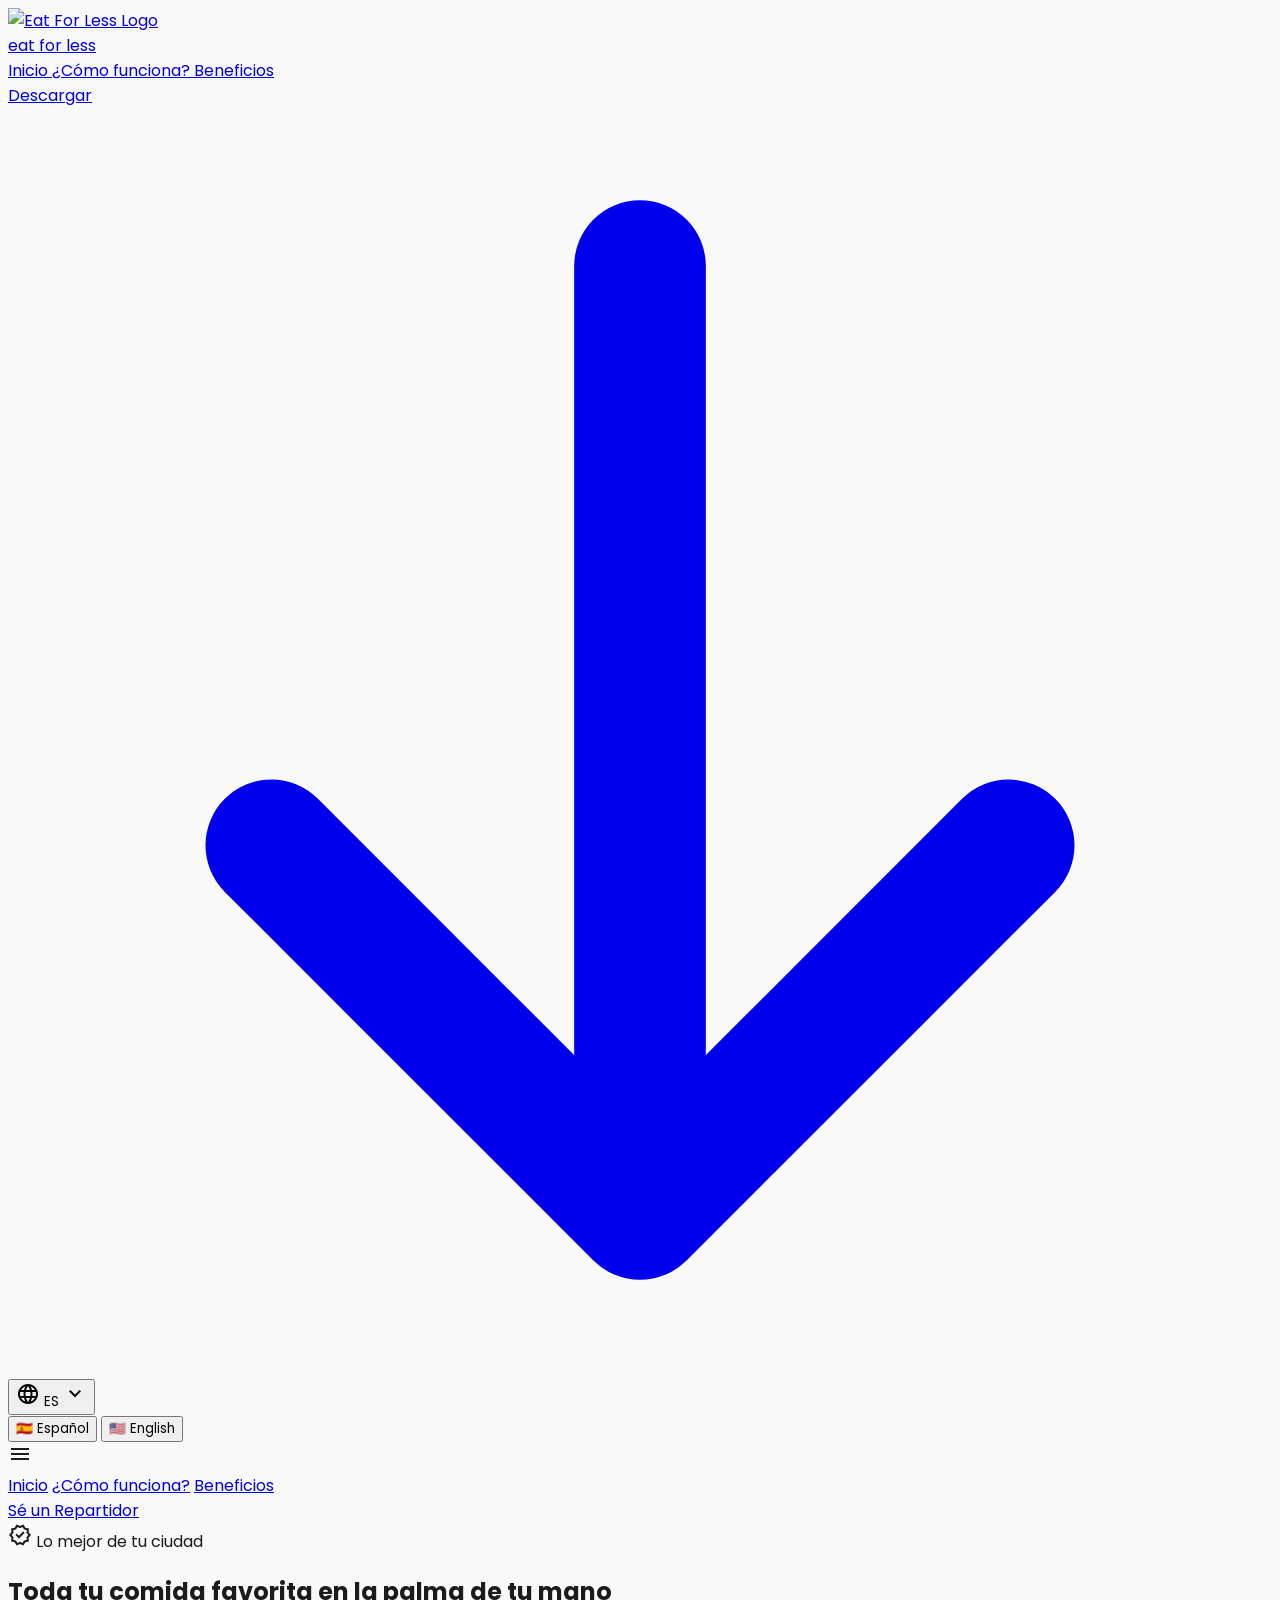
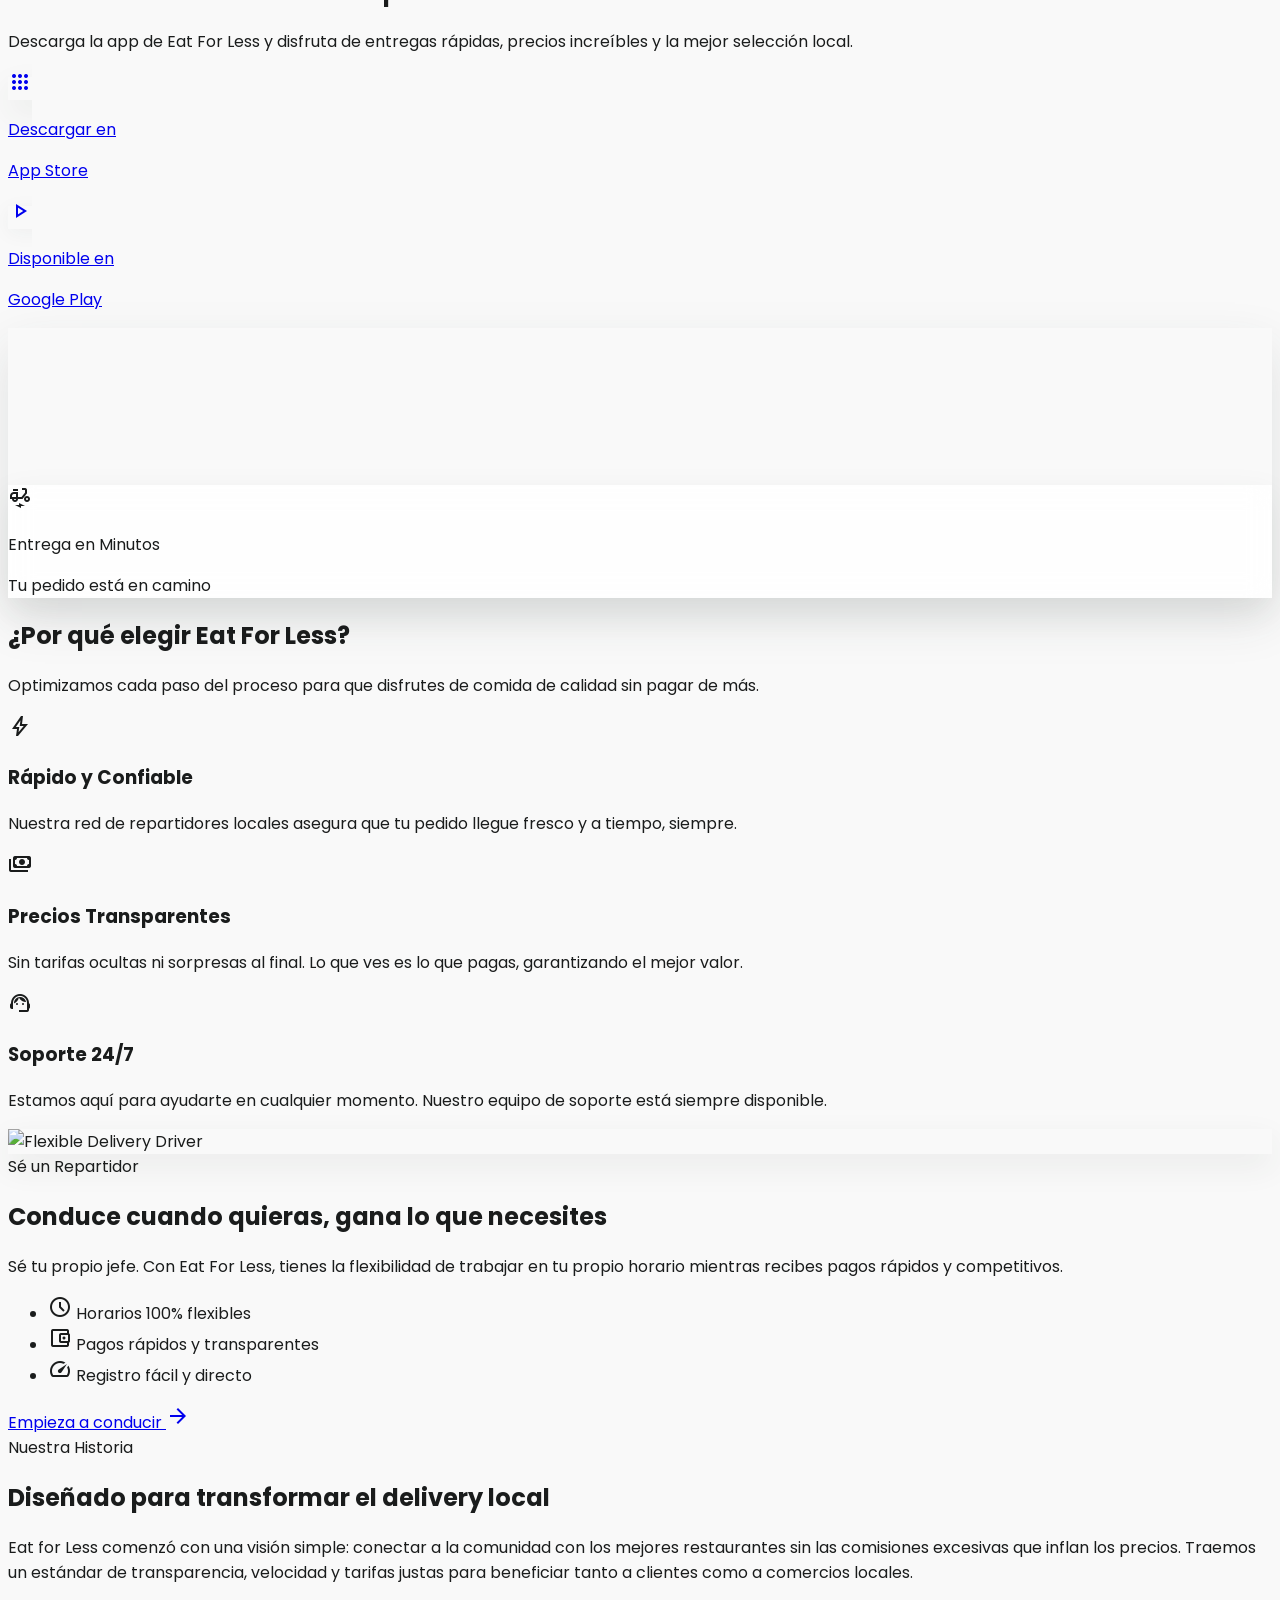
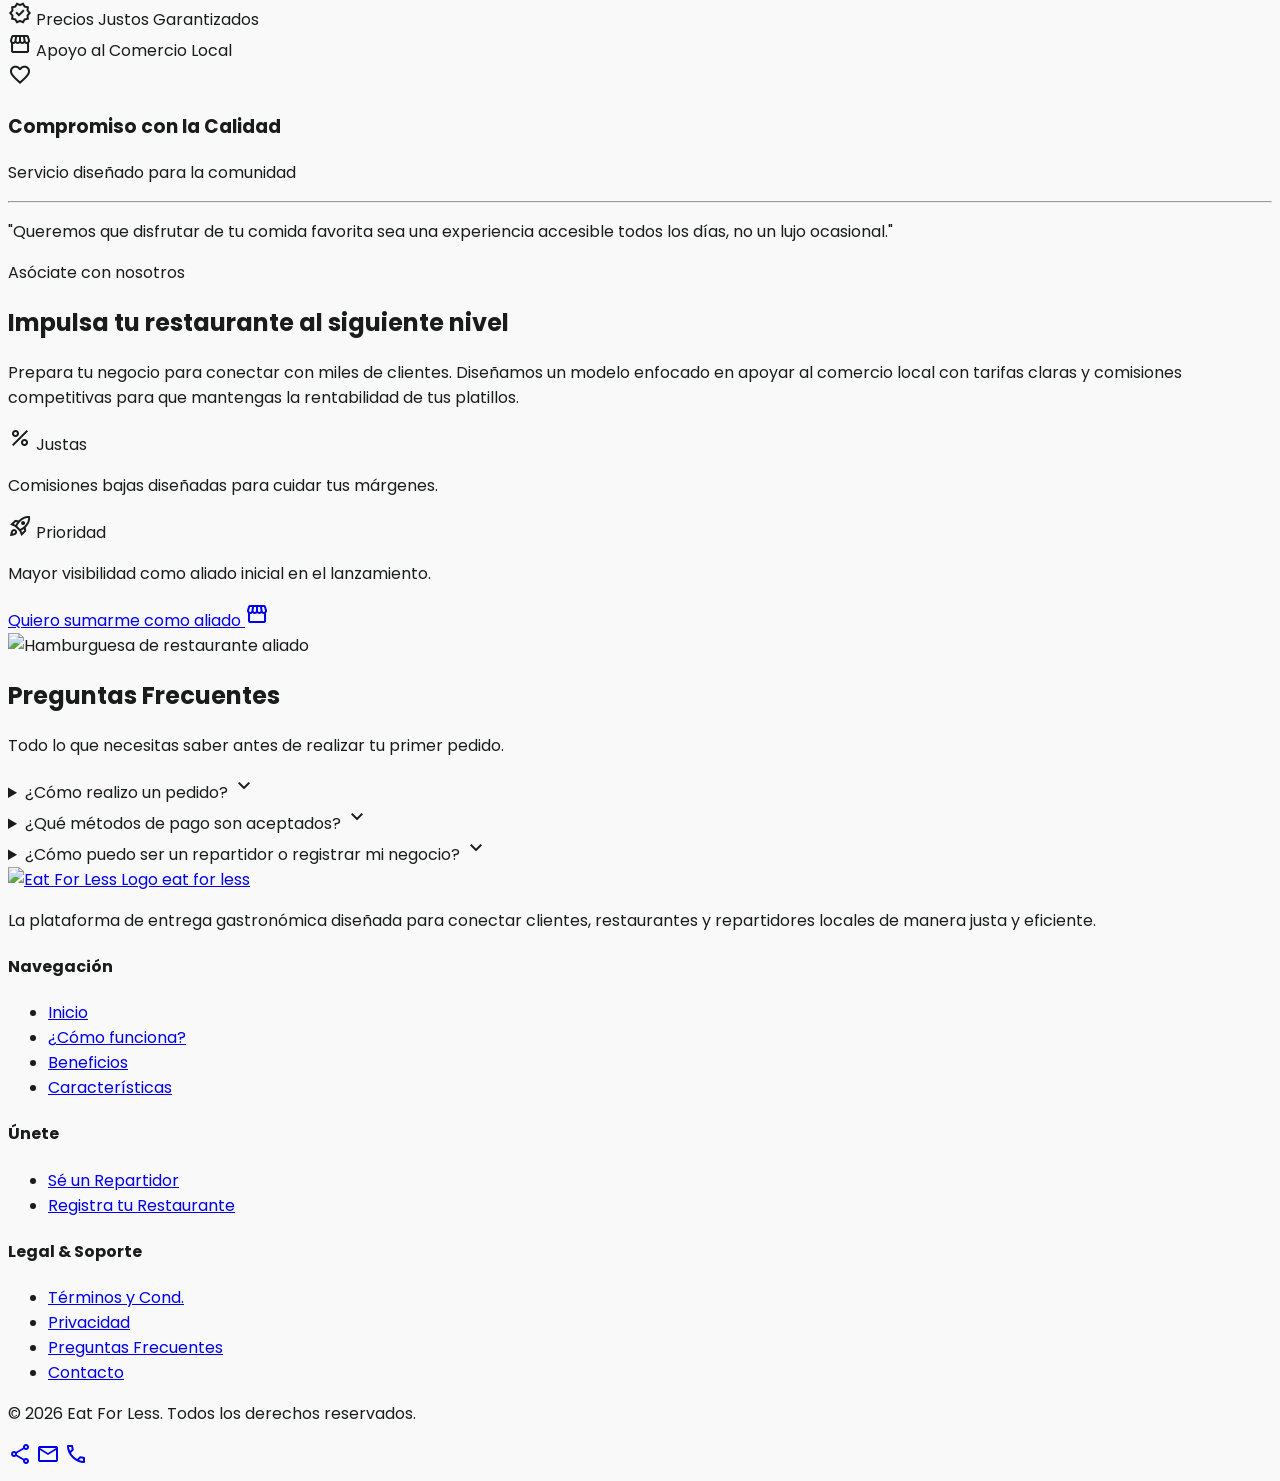
==== index.html @ 89620b19 "Add inforepartidor.html: Create a new page for delivery drivers with detailed information on benefit" ====
<!DOCTYPE html>
<html class="light" lang="es">
<head>
    <meta charset="utf-8"/>
    <meta content="width=device-width, initial-scale=1.0" name="viewport"/>
    <title>Eat For Less | Toda tu comida favorita</title>
    <script src="https://cdn.tailwindcss.com?plugins=forms,container-queries"></script>
    <link rel="preconnect" href="https://fonts.googleapis.com">
    <link rel="preconnect" href="https://fonts.gstatic.com" crossorigin>
    <link href="https://fonts.googleapis.com/css2?family=Poppins:ital,wght@0,300;0,400;0,500;0,600;0,700;1,400&display=swap" rel="stylesheet"/>
    <link href="https://fonts.googleapis.com/css2?family=Material+Symbols+Outlined:wght,FILL@100..700,0..1&amp;display=swap" rel="stylesheet"/>
    <script id="tailwind-config">
      tailwind.config = {
        darkMode: "class",
        theme: {
          extend: {
            "colors": {
              "primary-container": "#6cad80",
              "on-secondary": "#ffffff",
              "on-primary-container": "#003f20",
              "inverse-on-surface": "#f0f1f1",
              "surface-container-high": "#e8e8e8",
              "surface-bright": "#f9f9f9",
              "on-primary-fixed": "#00210e",
              "on-error": "#ffffff",
              "inverse-surface": "#2f3131",
              "primary-fixed-dim": "#93d5a5",
              "on-tertiary-fixed": "#191c1c",
              "background": "#f9f9f9",
              "surface-container-low": "#f3f3f4",
              "tertiary-fixed": "#e1e3e2",
              "primary": "#2a6a43",
              "on-secondary-fixed": "#131e1a",
              "on-tertiary": "#ffffff",
              "tertiary": "#5c5f5e",
              "secondary-container": "#d6e2dc",
              "on-tertiary-container": "#343737",
              "secondary-fixed": "#d9e5df",
              "outline-variant": "#c0c9bf",
              "on-surface-variant": "#404941",
              "on-primary-fixed-variant": "#0a522d",
              "outline": "#707971",
              "tertiary-fixed-dim": "#c4c7c6",
              "surface-container-highest": "#e2e2e2",
              "secondary": "#55615c",
              "primary-fixed": "#aef2c0",
              "on-background": "#1a1c1c",
              "surface-container": "#eeeeee",
              "secondary-fixed-dim": "#bdc9c3",
              "on-secondary-fixed-variant": "#3e4945",
              "on-primary": "#ffffff",
              "surface-tint": "#2a6a43",
              "surface-dim": "#dadada",
              "surface-container-lowest": "#ffffff",
              "on-surface": "#1a1c1c",
              "inverse-primary": "#93d5a5",
              "on-error-container": "#93000a",
              "on-tertiary-fixed-variant": "#444747",
              "surface-variant": "#e2e2e2",
              "surface": "#f9f9f9",
              "error": "#ba1a1a",
              "tertiary-container": "#9da09f",
              "error-container": "#ffdad6",
              "on-secondary-container": "#5a6560"
            },
            "spacing": {
              "unit": "8px",
              "stack-md": "16px",
              "stack-lg": "32px",
              "gutter": "24px",
              "section-gap": "80px",
              "stack-sm": "8px",
              "margin-mobile": "16px",
              "margin-desktop": "40px",
              "container-max": "1200px"
            },
            "fontFamily": {
              "sans": ["Poppins", "sans-serif"],
              "headline-xl": ["Poppins", "sans-serif"],
              "body-sm": ["Poppins", "sans-serif"],
              "headline-md": ["Poppins", "sans-serif"],
              "label-sm": ["Poppins", "sans-serif"],
              "body-lg": ["Poppins", "sans-serif"],
              "headline-lg": ["Poppins", "sans-serif"],
              "label-md": ["Poppins", "sans-serif"],
              "body-md": ["Poppins", "sans-serif"]
            }
          }
        }
      }
    </script>
    <style>
        * {
            font-family: 'Poppins', sans-serif !important;
        }
        body {
            font-family: 'Poppins', sans-serif !important;
            background-color: #f9f9f9;
            color: #1a1c1c;
            overflow-x: hidden;
            top: 0px !important;
            position: static !important;
        }
        .material-symbols-outlined {
            font-family: 'Material Symbols Outlined' !important;
            font-variation-settings: 'FILL' 0, 'wght' 400, 'GRAD' 0, 'opsz' 24;
        }
        .glass-card {
            background: rgba(255, 255, 255, 0.85);
            backdrop-filter: blur(12px);
            -webkit-backdrop-filter: blur(12px);
        }
        .shadow-level-1 { box-shadow: 0 4px 20px rgba(47, 58, 54, 0.05); }
        .shadow-level-2 { box-shadow: 0 12px 32px rgba(47, 58, 54, 0.08); }
        .shadow-level-3 { box-shadow: 0 20px 48px rgba(47, 58, 54, 0.12); }
        
        /* Animaciones */
        .floating-anim {
            animation: floating 3.5s ease-in-out infinite;
        }
        @keyframes floating {
            0%, 100% { transform: translateY(0px); }
            50% { transform: translateY(-12px); }
        }

        /* Reglas CSS para Google Translate */
        iframe.goog-te-banner-frame,
        .goog-te-banner-frame,
        .skiptranslate,
        .VIpgJd-Z3124e,
        #goog-gt-tt {
            display: none !important;
            visibility: hidden !important;
            height: 0 !important;
            width: 0 !important;
        }
        font {
            background-color: transparent !important;
            box-shadow: none !important;
        }
    </style>
</head>
<body class="antialiased">

<!-- TopAppBar -->
<header class="w-full bg-white/95 backdrop-blur-md border-b border-surface-container-high sticky top-0 z-50 transition-all duration-300 shadow-sm relative">
    <div class="max-w-[1200px] mx-auto flex justify-between items-center px-4 md:px-6 py-3.5">
        
        <!-- Bloque Izquierdo: Logo y Marca (Alineado a la izquierda) -->
        <a href="index.html" class="flex items-center gap-2.5 shrink-0 group notranslate" translate="no">
            <div class="relative overflow-hidden rounded-lg border border-black/5 p-0.5 group-hover:scale-105 transition-transform duration-200">
                <img alt="Eat For Less Logo" class="h-9 w-9 md:h-10 md:w-10 rounded-md object-cover" src="https://lh3.googleusercontent.com/aida-public/[base64]"/>
            </div>
            <span class="text-xl md:text-2xl font-black text-primary dark:text-primary-fixed tracking-tight lowercase whitespace-nowrap group-hover:text-primary/90 transition-colors">
                eat for less
            </span>
        </a>

        <!-- Bloque Central: Navegación Principal (Tamaño Completo + Estado Activo) -->
        <nav class="hidden md:flex items-center gap-1.5">
            <!-- PÁGINA ACTUAL (Inicio): bg-primary/10 text-primary font-bold -->
            <a class="text-base font-bold text-primary bg-primary/10 px-5 py-2.5 rounded-full whitespace-nowrap transition-all duration-200 hover:scale-105" href="index.html">
                Inicio
            </a>
            
            <a class="text-base font-medium text-on-surface-variant hover:text-primary hover:bg-black/5 px-5 py-2.5 rounded-full transition-all duration-200 whitespace-nowrap hover:scale-105" href="comoFunciona.html">
                ¿Cómo funciona?
            </a>
            
            <a class="text-base font-medium text-on-surface-variant hover:text-primary hover:bg-black/5 px-5 py-2.5 rounded-full transition-all duration-200 whitespace-nowrap hover:scale-105" href="beneficios.html">
                Beneficios
            </a>
        </nav>

        <!-- Bloque Derecho: Acciones -->
        <div class="flex items-center gap-2 md:gap-3 shrink-0">
            <a href="#descargar" class="bg-primary hover:bg-primary/90 text-white text-base font-semibold px-6 py-2.5 rounded-full transition-all duration-200 hover:scale-105 flex items-center gap-2 whitespace-nowrap shrink-0">
                <span>Descargar</span>
                <svg xmlns="http://www.w3.org/2000/svg" class="h-4 w-4 stroke-current shrink-0 notranslate" translate="no" fill="none" viewBox="0 0 24 24" stroke="currentColor" stroke-width="2.5">
                    <path stroke-linecap="round" stroke-linejoin="round" d="M19 14l-7 7m0 0l-7-7m7 7V3" />
                </svg>
            </a>

            <!-- Selector de Idioma -->
            <div class="relative inline-block text-left notranslate" translate="no">
                <div id="google_translate_element" class="hidden"></div>

                <button id="langMenuBtn" type="button" class="flex items-center gap-1.5 text-on-surface-variant hover:text-primary text-base px-3 py-2.5 rounded-full transition-all duration-200 hover:bg-black/5 whitespace-nowrap font-medium cursor-pointer">
                    <span class="material-symbols-outlined text-xl notranslate" translate="no">language</span>
                    <span id="selectedLangText">ES</span>
                    <span class="material-symbols-outlined text-sm transition-transform duration-200 notranslate" translate="no" id="langChevron">expand_more</span>
                </button>

                <div id="langDropdown" class="hidden absolute right-0 mt-2 w-36 bg-white rounded-2xl shadow-lg border border-black/5 py-1 z-50 transition-all duration-200">
                    <button onclick="changeLanguage('es')" class="w-full text-left px-4 py-2 text-sm text-gray-700 hover:bg-primary/10 hover:text-primary transition-colors flex items-center gap-2 cursor-pointer">
                        <span>🇪🇸</span> Español
                    </button>
                    <button onclick="changeLanguage('en')" class="w-full text-left px-4 py-2 text-sm text-gray-700 hover:bg-primary/10 hover:text-primary transition-colors flex items-center gap-2 cursor-pointer">
                        <span>🇺🇸</span> English
                    </button>
                </div>
            </div>

            <!-- Botón del menú hamburguesa en el Navbar -->
            <span id="mobile-menu-btn" class="material-symbols-outlined md:hidden text-primary cursor-pointer transition-transform duration-200 hover:scale-110 p-1 select-none ml-1 notranslate" translate="no" data-icon="menu">
                menu
            </span>
        </div>
    </div>

    <!-- Menú Desplegable Móvil -->
    <div id="mobile-menu" class="hidden md:hidden absolute top-full left-0 w-full bg-white border-b border-surface-container-high shadow-lg px-6 py-5 space-y-3 z-50">
        <a href="index.html" class="block text-base font-semibold text-primary bg-primary/10 px-4 py-2.5 rounded-xl">Inicio</a>
        <a href="comoFunciona.html" class="block text-base font-medium text-on-surface-variant hover:text-primary hover:bg-black/5 px-4 py-2.5 rounded-xl transition-colors">¿Cómo funciona?</a>
        <a href="beneficios.html" class="block text-base font-medium text-on-surface-variant hover:text-primary hover:bg-black/5 px-4 py-2.5 rounded-xl transition-colors">Beneficios</a>
        
        <div class="pt-3 border-t border-surface-container-high">
            <a href="inforepartidor.html" class="block text-base font-medium text-on-surface-variant hover:text-primary hover:bg-black/5 px-4 py-2.5 rounded-xl transition-colors">Sé un Repartidor</a>
        </div>
    </div>
</header>

<style>
    /* Ocultar elementos inyectados por Google Translate */
    iframe.goog-te-banner-frame,
    .goog-te-banner-frame,
    .skiptranslate,
    .VIpgJd-Z3124e,
    #goog-gt-tt {
        display: none !important;
        visibility: hidden !important;
        height: 0 !important;
        width: 0 !important;
    }
    body {
        top: 0px !important;
        position: static !important;
    }
    /* Prevenir estilizado de resaltado de traducción */
    font {
        background-color: transparent !important;
        box-shadow: none !important;
    }
</style>

<script type="text/javascript">
    (function() {
        // Callback para inicialización de Google Translate
        window.googleTranslateElementInit = function() {
            new google.translate.TranslateElement({
                pageLanguage: 'es',
                includedLanguages: 'es,en',
                autoDisplay: false
            }, 'google_translate_element');
        };

        // Inyección dinámica de la API de Google Translate
        var gtScript = document.createElement('script');
        gtScript.type = 'text/javascript';
        gtScript.async = true;
        gtScript.src = '//translate.google.com/translate_a/element.js?cb=googleTranslateElementInit';
        document.body.appendChild(gtScript);

        // Limpiar el iframe de la barra superior de Google Translate
        const observer = new MutationObserver(() => {
            const iframe = document.querySelector('iframe.goog-te-banner-frame');
            if (iframe) {
                iframe.remove();
            }
            document.body.style.top = '0px';
        });
        observer.observe(document.documentElement, { childList: true, subtree: true });

        // Función global para cambiar el idioma de la vista
        window.changeLanguage = function(langCode) {
            if (langCode === 'es') {
                document.cookie = "googtrans=; expires=Thu, 01 Jan 1970 00:00:00 UTC; path=/;";
                document.cookie = "googtrans=; expires=Thu, 01 Jan 1970 00:00:00 UTC; domain=" + window.location.hostname + "; path=/;";
                
                var select = document.querySelector('.goog-te-combo');
                if (select) {
                    select.value = 'es';
                    select.dispatchEvent(new Event('change'));
                }
                
                if (document.querySelector('font')) {
                    window.location.reload();
                    return;
                }
            } else {
                var select = document.querySelector('.goog-te-combo');
                if (select) {
                    select.value = langCode;
                    select.dispatchEvent(new Event('change'));
                }
            }

            const selectedText = document.getElementById('selectedLangText');
            const dropdown = document.getElementById('langDropdown');
            const chevron = document.getElementById('langChevron');

            if (selectedText) selectedText.textContent = langCode.toUpperCase();
            if (dropdown) dropdown.classList.add('hidden');
            if (chevron) chevron.classList.remove('rotate-180');
        };

        // Inicialización de event listeners cuando el DOM esté listo
        document.addEventListener('DOMContentLoaded', () => {
            const langBtn = document.getElementById('langMenuBtn');
            const langDropdown = document.getElementById('langDropdown');
            const langChevron = document.getElementById('langChevron');
            const menuBtn = document.getElementById('mobile-menu-btn');
            const mobileMenu = document.getElementById('mobile-menu');

            if (langBtn && langDropdown && langChevron) {
                langBtn.addEventListener('click', (e) => {
                    e.stopPropagation();
                    langDropdown.classList.toggle('hidden');
                    langChevron.classList.toggle('rotate-180');
                });
            }

            if (menuBtn && mobileMenu) {
                menuBtn.addEventListener('click', (e) => {
                    e.stopPropagation();
                    mobileMenu.classList.toggle('hidden');

                    if (mobileMenu.classList.contains('hidden')) {
                        menuBtn.textContent = 'menu';
                    } else {
                        menuBtn.textContent = 'close';
                    }
                });
            }

            // Cerrar desplegables cuando se hace clic fuera de ellos
            document.addEventListener('click', (e) => {
                if (mobileMenu && menuBtn && !mobileMenu.contains(e.target) && !menuBtn.contains(e.target)) {
                    mobileMenu.classList.add('hidden');
                    menuBtn.textContent = 'menu';
                }
                if (langDropdown && langBtn && langChevron && !langDropdown.contains(e.target) && !langBtn.contains(e.target)) {
                    langDropdown.classList.add('hidden');
                    langChevron.classList.remove('rotate-180');
                }
            });
        });
    })();
</script>

<main>
    <!-- Hero Section -->
    <section class="relative min-h-[85vh] flex items-center overflow-hidden py-12 md:py-20">
        <div class="container mx-auto px-margin-mobile md:px-margin-desktop grid grid-cols-1 md:grid-cols-2 gap-12 items-center relative z-10">
            <div class="space-y-8">
                <div class="inline-flex items-center gap-2 px-4 py-2 rounded-full bg-secondary-container text-on-secondary-container font-label-md text-label-md">
                    <span class="material-symbols-outlined text-[18px]">verified</span>
                    <span>Lo mejor de tu ciudad</span>
                </div>
                <h1 class="font-headline-xl text-4xl md:text-6xl font-bold text-on-background leading-tight">
                    Toda tu comida favorita en la palma de tu mano
                </h1>
                <p class="font-body-lg text-body-lg text-on-surface-variant max-w-lg">
                    Descarga la app de Eat For Less y disfruta de entregas rápidas, precios increíbles y la mejor selección local.
                </p>
                <div class="flex flex-col sm:flex-row gap-4" id="descargar">
                    <a class="flex items-center justify-center gap-3 bg-[#6cad80] text-white px-8 py-4 rounded-[16px] shadow-level-2 hover:shadow-level-3 hover:-translate-y-1 transition-all active:scale-95 group" href="#">
                        <span class="material-symbols-outlined" style="font-variation-settings: 'FILL' 1;">apps</span>
                        <div class="text-left">
                            <p class="text-[10px] uppercase leading-none opacity-80">Descargar en</p>
                            <p class="text-lg font-bold leading-none">App Store</p>
                        </div>
                    </a>
                    <a class="flex items-center justify-center gap-3 bg-[#F5F7F6] text-[#2F3A36] px-8 py-4 rounded-[16px] shadow-level-1 hover:shadow-level-2 hover:-translate-y-1 transition-all active:scale-95 group border-2 border-transparent hover:border-[#6cad80]" href="#">
                        <span class="material-symbols-outlined">play_arrow</span>
                        <div class="text-left">
                            <p class="text-[10px] uppercase leading-none opacity-80">Disponible en</p>
                            <p class="text-lg font-bold leading-none">Google Play</p>
                        </div>
                    </a>
                </div>
            </div>
            
            <div class="relative flex justify-center items-center">
                <div class="w-full h-[450px] md:h-[550px] rounded-[48px] overflow-hidden shadow-level-3 rotate-1 md:rotate-2 relative">
                    <video autoplay loop muted playsinline class="w-full h-full object-cover">
                        <source src="homevideo.mp4" type="video/mp4"/>
                        Tu navegador no soporta la reproducción de video.
                    </video>
                    <div class="absolute bottom-6 left-6 glass-card p-6 rounded-[24px] shadow-level-2 max-w-[240px] floating-anim border border-white/40">
                        <div class="flex items-center gap-4 mb-3">
                            <div class="w-12 h-12 rounded-full bg-primary flex items-center justify-center text-white shrink-0 shadow-md">
                                <span class="material-symbols-outlined">electric_moped</span>
                            </div>
                            <div>
                                <p class="font-label-md text-label-md font-bold">Entrega en Minutos</p>
                                <p class="text-[11px] text-on-surface-variant">Tu pedido está en camino</p>
                            </div>
                        </div>
                        <div class="w-full h-2 bg-surface-container rounded-full overflow-hidden">
                            <div class="h-full bg-primary w-[75%] rounded-full"></div>
                        </div>
                    </div>
                </div>
            </div>
        </div>
        <div class="absolute top-1/4 right-0 w-1/3 h-2/3 bg-primary-fixed opacity-10 rounded-l-full -z-10 blur-3xl"></div>
    </section>

   <!-- Features Section -->
<section class="py-section-gap bg-white" id="features">
    <div class="container mx-auto px-margin-mobile md:px-margin-desktop">
        <div class="text-center max-w-2xl mx-auto mb-16">
            <h2 class="text-3xl md:text-4xl text-on-background mb-4 font-bold">¿Por qué elegir Eat For Less?</h2>
            <p class="text-lg text-on-surface-variant">Optimizamos cada paso del proceso para que disfrutes de comida de calidad sin pagar de más.</p>
        </div>
        <div class="grid grid-cols-1 md:grid-cols-3 gap-gutter">
            <!-- Feature 1 -->
            <div class="p-10 rounded-[32px] bg-surface-container-low transition-colors duration-200 hover:bg-white border border-transparent hover:border-outline-variant">
                <div class="w-16 h-16 rounded-[20px] bg-primary-container/20 flex items-center justify-center text-primary mb-8">
                    <span class="material-symbols-outlined text-4xl">bolt</span>
                </div>
                <h3 class="text-2xl text-on-background mb-3 font-bold">Rápido y Confiable</h3>
                <p class="text-base text-on-surface-variant leading-relaxed">Nuestra red de repartidores locales asegura que tu pedido llegue fresco y a tiempo, siempre.</p>
            </div>
            <!-- Feature 2 -->
            <div class="p-10 rounded-[32px] bg-surface-container-low transition-colors duration-200 hover:bg-white border border-transparent hover:border-outline-variant">
                <div class="w-16 h-16 rounded-[20px] bg-primary-container/20 flex items-center justify-center text-primary mb-8">
                    <span class="material-symbols-outlined text-4xl">payments</span>
                </div>
                <h3 class="text-2xl text-on-background mb-3 font-bold">Precios Transparentes</h3>
                <p class="text-base text-on-surface-variant leading-relaxed">Sin tarifas ocultas ni sorpresas al final. Lo que ves es lo que pagas, garantizando el mejor valor.</p>
            </div>
            <!-- Feature 3 -->
            <div class="p-10 rounded-[32px] bg-surface-container-low transition-colors duration-200 hover:bg-white border border-transparent hover:border-outline-variant">
                <div class="w-16 h-16 rounded-[20px] bg-primary-container/20 flex items-center justify-center text-primary mb-8">
                    <span class="material-symbols-outlined text-4xl">support_agent</span>
                </div>
                <h3 class="text-2xl text-on-background mb-3 font-bold">Soporte 24/7</h3>
                <p class="text-base text-on-surface-variant leading-relaxed">Estamos aquí para ayudarte en cualquier momento. Nuestro equipo de soporte está siempre disponible.</p>
            </div>
        </div>
    </div>
</section>

<!-- Be a Driver Section -->
<section class="py-section-gap bg-surface-container-lowest" id="driver">
    <div class="container mx-auto px-margin-mobile md:px-margin-desktop grid grid-cols-1 md:grid-cols-2 gap-12 items-center">
        <div class="order-2 md:order-1">
            <div class="rounded-[40px] overflow-hidden shadow-level-2 hover:shadow-level-3 transition-shadow duration-300">
                <img alt="Flexible Delivery Driver" class="w-full aspect-[4/3] object-cover hover:scale-105 transition-transform duration-500" src="https://i.postimg.cc/Y0wjYg35/pexels-mike-jones-9461606.jpg"/>
            </div>
        </div>
        <div class="space-y-6 order-1 md:order-2">
            <span class="px-4 py-1.5 rounded-full bg-primary/10 text-primary font-label-md text-label-md font-semibold">Sé un Repartidor</span>
            <h2 class="font-headline-lg text-headline-lg font-bold text-on-background">Conduce cuando quieras, gana lo que necesites</h2>
            <p class="font-body-lg text-body-lg text-on-surface-variant">Sé tu propio jefe. Con Eat For Less, tienes la flexibilidad de trabajar en tu propio horario mientras recibes pagos rápidos y competitivos.</p>
            <ul class="space-y-4">
                <li class="flex items-center gap-3">
                    <span class="material-symbols-outlined text-primary bg-primary/10 p-1.5 rounded-full text-lg notranslate" translate="no">schedule</span>
                    <span class="font-body-md font-medium">Horarios 100% flexibles</span>
                </li>
                <li class="flex items-center gap-3">
                    <span class="material-symbols-outlined text-primary bg-primary/10 p-1.5 rounded-full text-lg notranslate" translate="no">account_balance_wallet</span>
                    <span class="font-body-md font-medium">Pagos rápidos y transparentes</span>
                </li>
                <li class="flex items-center gap-3">
                    <span class="material-symbols-outlined text-primary bg-primary/10 p-1.5 rounded-full text-lg notranslate" translate="no">speed</span>
                    <span class="font-body-md font-medium">Registro fácil y directo</span>
                </li>
            </ul>
            
            <!-- Botón con redirección a inforepartidor.html -->
            <a class="inline-flex items-center gap-2 bg-primary text-white px-8 py-4 rounded-[16px] font-bold hover:bg-primary/90 hover:-translate-y-0.5 transition-all shadow-md active:scale-95" href="inforepartidor.html">
                <span>Empieza a conducir</span>
                <span class="material-symbols-outlined notranslate" translate="no">arrow_forward</span>
            </a>
        </div>
    </div>
</section>

    
<!-- Banner Institucional Grande Verde de Marca -->
<section class="py-12 px-4 md:px-10 max-w-[1400px] mx-auto">
    <div class="bg-primary rounded-[36px] p-8 md:p-16 text-white relative overflow-hidden shadow-2xl">
        
        <!-- Elementos decorativos de fondo -->
        <div class="absolute -top-24 -right-24 w-96 h-96 bg-white/10 rounded-full blur-3xl pointer-events-none"></div>
        <div class="absolute -bottom-24 -left-24 w-96 h-96 bg-black/10 rounded-full blur-3xl pointer-events-none"></div>

        <div class="grid grid-cols-1 lg:grid-cols-12 gap-10 items-center relative z-10">
            
            <!-- Columna Izquierda: Mensaje Principal -->
            <div class="lg:col-span-7 space-y-6">
                <div class="inline-flex items-center gap-2 bg-white/15 backdrop-blur-md border border-white/20 px-4 py-1.5 rounded-full">
                    <span class="text-xs font-bold uppercase tracking-wider text-white">Nuestra Historia</span>
                </div>

                <h2 class="text-3xl md:text-5xl font-extrabold text-white leading-tight tracking-tight">
                    Diseñado para transformar el delivery local
                </h2>

                <p class="text-base md:text-lg text-white/90 leading-relaxed font-normal max-w-2xl">
                    Eat for Less comenzó con una visión simple: conectar a la comunidad con los mejores restaurantes sin las comisiones excesivas que inflan los precios. Traemos un estándar de transparencia, velocidad y tarifas justas para beneficiar tanto a clientes como a comercios locales.
                </p>

                <!-- Badges / Destacados -->
                <div class="pt-2 flex flex-wrap gap-3">
                    <div class="flex items-center gap-2 text-xs font-semibold bg-white/10 backdrop-blur-sm border border-white/15 px-4 py-2.5 rounded-2xl text-white">
                        <span class="material-symbols-outlined text-lg notranslate" translate="no">verified</span>
                        <span>Precios Justos Garantizados</span>
                    </div>
                    <div class="flex items-center gap-2 text-xs font-semibold bg-white/10 backdrop-blur-sm border border-white/15 px-4 py-2.5 rounded-2xl text-white">
                        <span class="material-symbols-outlined text-lg notranslate" translate="no">storefront</span>
                        <span>Apoyo al Comercio Local</span>
                    </div>
                </div>
            </div>

            <!-- Columna Derecha: Tarjeta de Compromiso -->
            <div class="lg:col-span-5">
                <div class="bg-white/10 backdrop-blur-md border border-white/20 p-8 rounded-3xl space-y-6 shadow-lg">
                    <div class="flex items-center gap-4">
                        <div class="w-12 h-12 rounded-2xl bg-white text-primary flex items-center justify-center shrink-0 shadow-md">
                            <span class="material-symbols-outlined text-2xl notranslate" translate="no">favorite</span>
                        </div>
                        <div>
                            <h3 class="text-base font-bold text-white">Compromiso con la Calidad</h3>
                            <p class="text-xs text-white/80">Servicio diseñado para la comunidad</p>
                        </div>
                    </div>
                    
                    <hr class="border-white/15"/>
                    
                    <p class="text-sm text-white/90 leading-relaxed italic font-light">
                        "Queremos que disfrutar de tu comida favorita sea una experiencia accesible todos los días, no un lujo ocasional."
                    </p>
                </div>
            </div>

        </div>
    </div>
</section>
  <!-- Sección Restaurantes / Aliados (Adaptada a Prelanzamiento) -->
<section class="py-16 px-4 md:px-10 max-w-[1400px] mx-auto" id="restaurantes">
    <div class="grid grid-cols-1 md:grid-cols-2 gap-12 items-center bg-white rounded-3xl p-8 md:p-12">
        
        <!-- Columna Izquierda: Información y Beneficios -->
        <div class="space-y-6">
            <!-- Badge -->
            <div>
                <span class="inline-block px-4 py-1.5 rounded-full bg-primary/10 text-primary font-semibold text-xs">
                    Asóciate con nosotros
                </span>
            </div>

            <!-- Titular -->
            <h2 class="text-2xl md:text-3xl font-extrabold text-on-surface tracking-tight">
                Impulsa tu restaurante al siguiente nivel
            </h2>

            <!-- Descripción realista -->
            <p class="text-sm md:text-base text-on-surface-variant leading-relaxed">
                Prepara tu negocio para conectar con miles de clientes. Diseñamos un modelo enfocado en apoyar al comercio local con tarifas claras y comisiones competitivas para que mantengas la rentabilidad de tus platillos.
            </p>

            <!-- Bloques sustitutos de las métricas (+40% y 24/7) -->
            <div class="grid grid-cols-1 sm:grid-cols-2 gap-4 pt-2">
                <!-- Bloque 1 (Sustituye +40%) -->
                <div class="bg-surface-container-low p-5 rounded-2xl border border-black/5">
                    <div class="text-primary font-extrabold text-xl mb-1 flex items-center gap-2">
                        <span class="material-symbols-outlined text-xl notranslate" translate="no">percent</span>
                        <span>Justas</span>
                    </div>
                    <p class="text-xs text-on-surface-variant font-medium">
                        Comisiones bajas diseñadas para cuidar tus márgenes.
                    </p>
                </div>

                <!-- Bloque 2 (Sustituye 24/7) -->
                <div class="bg-surface-container-low p-5 rounded-2xl border border-black/5">
                    <div class="text-primary font-extrabold text-xl mb-1 flex items-center gap-2">
                        <span class="material-symbols-outlined text-xl notranslate" translate="no">rocket_launch</span>
                        <span>Prioridad</span>
                    </div>
                    <p class="text-xs text-on-surface-variant font-medium">
                        Mayor visibilidad como aliado inicial en el lanzamiento.
                    </p>
                </div>
            </div>

            <!-- Botón de Contacto (Sustituye "Registra tu negocio") -->
            <div class="pt-2">
                <a href="mailto:soporte@eatforless.com?subject=Interes%20en%20sumarme%20como%20Restaurante%20Aliado" class="inline-flex items-center gap-2.5 bg-surface-container-highest text-on-surface hover:bg-black hover:text-white font-bold px-7 py-3.5 rounded-2xl transition-all duration-200 active:scale-95 text-sm shadow-sm">
                    <span>Quiero sumarme como aliado</span>
                    <span class="material-symbols-outlined text-lg notranslate" translate="no">storefront</span>
                </a>
            </div>
        </div>

        <!-- Columna Derecha: Imagen del Platillo -->
        <div class="rounded-[32px] overflow-hidden shadow-lg border border-black/5">
            <img src="https://images.unsplash.com/photo-1568901346375-23c9450c58cd?q=80&w=1000&auto=format&fit=crop" 
                 alt="Hamburguesa de restaurante aliado" 
                 class="w-full aspect-[4/3] object-cover hover:scale-105 transition-transform duration-500"/>
        </div>

    </div>
</section>

    <!-- FAQ Section -->
    <section class="py-section-gap bg-white" id="faq">
        <div class="container mx-auto px-margin-mobile md:px-margin-desktop max-w-4xl">
            <div class="text-center mb-16">
                <h2 class="font-headline-lg text-headline-lg font-bold text-on-background mb-4">Preguntas Frecuentes</h2>
                <p class="font-body-md text-body-md text-on-surface-variant">Todo lo que necesitas saber antes de realizar tu primer pedido.</p>
            </div>

            <div class="space-y-4">
                <details class="group bg-surface-container-low p-6 rounded-[24px] [&_summary::-webkit-details-marker]:hidden cursor-pointer">
                    <summary class="flex items-center justify-between font-bold text-lg text-on-background">
                        <span>¿Cómo realizo un pedido?</span>
                        <span class="material-symbols-outlined transition-transform duration-300 group-open:rotate-180">expand_more</span>
                    </summary>
                    <p class="mt-4 text-sm text-on-surface-variant leading-relaxed">
                        Solo debes descargar la app, registrarte con tu correo o número de teléfono, seleccionar tu restaurante preferido, añadir los platillos al carrito y elegir tu método de pago.
                    </p>
                </details>

                <details class="group bg-surface-container-low p-6 rounded-[24px] [&_summary::-webkit-details-marker]:hidden cursor-pointer">
                    <summary class="flex items-center justify-between font-bold text-lg text-on-background">
                        <span>¿Qué métodos de pago son aceptados?</span>
                        <span class="material-symbols-outlined transition-transform duration-300 group-open:rotate-180">expand_more</span>
                    </summary>
                    <p class="mt-4 text-sm text-on-surface-variant leading-relaxed">
                        Aceptamos tarjetas de crédito y débito (Visa, Mastercard), transferencias bancarias locales y pago en efectivo al momento de recibir la entrega.
                    </p>
                </details>

                <details class="group bg-surface-container-low p-6 rounded-[24px] [&_summary::-webkit-details-marker]:hidden cursor-pointer">
                    <summary class="flex items-center justify-between font-bold text-lg text-on-background">
                        <span>¿Cómo puedo ser un repartidor o registrar mi negocio?</span>
                        <span class="material-symbols-outlined transition-transform duration-300 group-open:rotate-180">expand_more</span>
                    </summary>
                    <p class="mt-4 text-sm text-on-surface-variant leading-relaxed">
                        En nuestro sitio web encontrarás los botones de "Sé un Repartidor" y "Registra tu negocio". Completa el formulario de solicitud y nuestro equipo te contactará en menos de 24 horas.
                    </p>
                </details>
            </div>
        </div>
    </section>
</main>

<!-- Footer Extendido -->
<footer class="bg-white border-t border-surface-container-high pt-10 pb-8 w-full">
    <div class="container mx-auto px-margin-mobile md:px-margin-desktop">
        
        <!-- Grid Principal -->
        <div class="grid grid-cols-1 md:grid-cols-12 gap-8 lg:gap-12 mb-10">
            
            <!-- Marca: Ocupa el ancho completo arriba en móvil -->
            <div class="md:col-span-4 space-y-3 pb-6 md:pb-0 border-b md:border-none border-surface-container-high">
                <a href="index.html" class="inline-flex items-center gap-2 notranslate" translate="no">
                    <img alt="Eat For Less Logo" class="h-8 w-8 rounded-lg object-cover" src="https://lh3.googleusercontent.com/aida-public/[base64]"/>
                    <span class="font-bold text-primary text-xl lowercase tracking-tight">eat for less</span>
                </a>
                <p class="text-xs text-on-surface-variant leading-relaxed max-w-sm">
                    La plataforma de entrega gastronómica diseñada para conectar clientes, restaurantes y repartidores locales de manera justa y eficiente.
                </p>
            </div>

            <!-- Contenedor de Enlaces: Grid Móvil Simétrico (2 columnas parejas) -->
            <div class="md:col-span-8 grid grid-cols-2 gap-x-6 gap-y-8">
                
                <!-- Columna 1: Navegación -->
                <div>
                    <h4 class="font-bold text-xs uppercase tracking-wider text-on-background mb-3">Navegación</h4>
                    <ul class="space-y-2.5 text-xs text-on-surface-variant">
                        <li><a href="index.html" class="hover:text-primary transition-colors block">Inicio</a></li>
                        <li><a href="comofunciona.html" class="hover:text-primary transition-colors block">¿Cómo funciona?</a></li>
                        <li><a href="beneficios.html" class="hover:text-primary transition-colors block">Beneficios</a></li>
                        <li><a href="#features" class="hover:text-primary transition-colors block">Características</a></li>
                    </ul>
                </div>

                <!-- Columna 2: Únete -->
                <div>
                    <h4 class="font-bold text-xs uppercase tracking-wider text-on-background mb-3">Únete</h4>
                    <ul class="space-y-2.5 text-xs text-on-surface-variant">
                        <li><a href="inforepartidor.html" class="hover:text-primary transition-colors block">Sé un Repartidor</a></li>
                        <li><a href="#restaurantes" class="hover:text-primary transition-colors block">Registra tu Restaurante</a></li>
                    </ul>
                </div>

                <!-- Columna 3 (Ocupa las 2 columnas en móvil para alinearse perfectamente y abarcar todo el ancho) -->
                <div class="col-span-2 sm:col-span-1 pt-2 sm:pt-0 border-t sm:border-none border-surface-container-high">
                    <h4 class="font-bold text-xs uppercase tracking-wider text-on-background mb-3">Legal & Soporte</h4>
                    <ul class="grid grid-cols-2 sm:grid-cols-1 gap-2 text-xs text-on-surface-variant">
                        <li><a href="#" class="hover:text-primary transition-colors block">Términos y Cond.</a></li>
                        <li><a href="#" class="hover:text-primary transition-colors block">Privacidad</a></li>
                        <li><a href="#faq" class="hover:text-primary transition-colors block">Preguntas Frecuentes</a></li>
                        <li><a href="mailto:soporte@eatforless.com" class="hover:text-primary transition-colors block">Contacto</a></li>
                    </ul>
                </div>

            </div>

        </div>

        <!-- Barra Inferior -->
        <div class="border-t border-surface-container-high pt-6 flex flex-col sm:flex-row justify-between items-center gap-4 text-center sm:text-left">
            <p class="text-xs text-on-surface-variant">© 2026 Eat For Less. Todos los derechos reservados.</p>
            <div class="flex items-center gap-5 text-on-surface-variant">
                <a href="#" class="hover:text-primary transition-colors p-1" aria-label="Compartir"><span class="material-symbols-outlined text-lg notranslate" translate="no">share</span></a>
                <a href="mailto:soporte@eatforless.com" class="hover:text-primary transition-colors p-1" aria-label="Correo"><span class="material-symbols-outlined text-lg notranslate" translate="no">mail</span></a>
                <a href="#" class="hover:text-primary transition-colors p-1" aria-label="Llamar"><span class="material-symbols-outlined text-lg notranslate" translate="no">call</span></a>
            </div>
        </div>

    </div>
</footer>

<script type="text/javascript">
    function googleTranslateElementInit() {
        new google.translate.TranslateElement({
            pageLanguage: 'es',
            includedLanguages: 'es,en',
            autoDisplay: false
        }, 'google_translate_element');
    }

    (function() {
        var gtScript = document.createElement('script');
        gtScript.type = 'text/javascript';
        gtScript.async = true;
        gtScript.src = '//translate.google.com/translate_a/element.js?cb=googleTranslateElementInit';
        document.body.appendChild(gtScript);
    })();

    const observer = new MutationObserver(() => {
        const iframe = document.querySelector('iframe.goog-te-banner-frame');
        if (iframe) {
            iframe.remove();
        }
        document.body.style.top = '0px';
    });
    observer.observe(document.documentElement, { childList: true, subtree: true });

    function changeLanguage(langCode) {
        if (langCode === 'es') {
            document.cookie = "googtrans=; expires=Thu, 01 Jan 1970 00:00:00 UTC; path=/;";
            document.cookie = "googtrans=; expires=Thu, 01 Jan 1970 00:00:00 UTC; domain=" + window.location.hostname + "; path=/;";
            
            var select = document.querySelector('.goog-te-combo');
            if (select) {
                select.value = 'es';
                select.dispatchEvent(new Event('change'));
            }
            
            if (document.querySelector('font')) {
                window.location.reload();
                return;
            }
        } else {
            var select = document.querySelector('.goog-te-combo');
            if (select) {
                select.value = langCode;
                select.dispatchEvent(new Event('change'));
            }
        }

        document.getElementById('selectedLangText').textContent = langCode.toUpperCase();
        document.getElementById('langDropdown').classList.add('hidden');
        document.getElementById('langChevron').classList.remove('rotate-180');
    }

    const langBtn = document.getElementById('langMenuBtn');
    const langDropdown = document.getElementById('langDropdown');
    const langChevron = document.getElementById('langChevron');

    if (langBtn) {
        langBtn.addEventListener('click', (e) => {
            e.stopPropagation();
            langDropdown.classList.toggle('hidden');
            langChevron.classList.toggle('rotate-180');
        });
    }

    document.addEventListener('click', () => {
        if (langDropdown && !langDropdown.classList.contains('hidden')) {
            langDropdown.classList.add('hidden');
            langChevron.classList.remove('rotate-180');
        }
    });
</script>
</body>
</html>
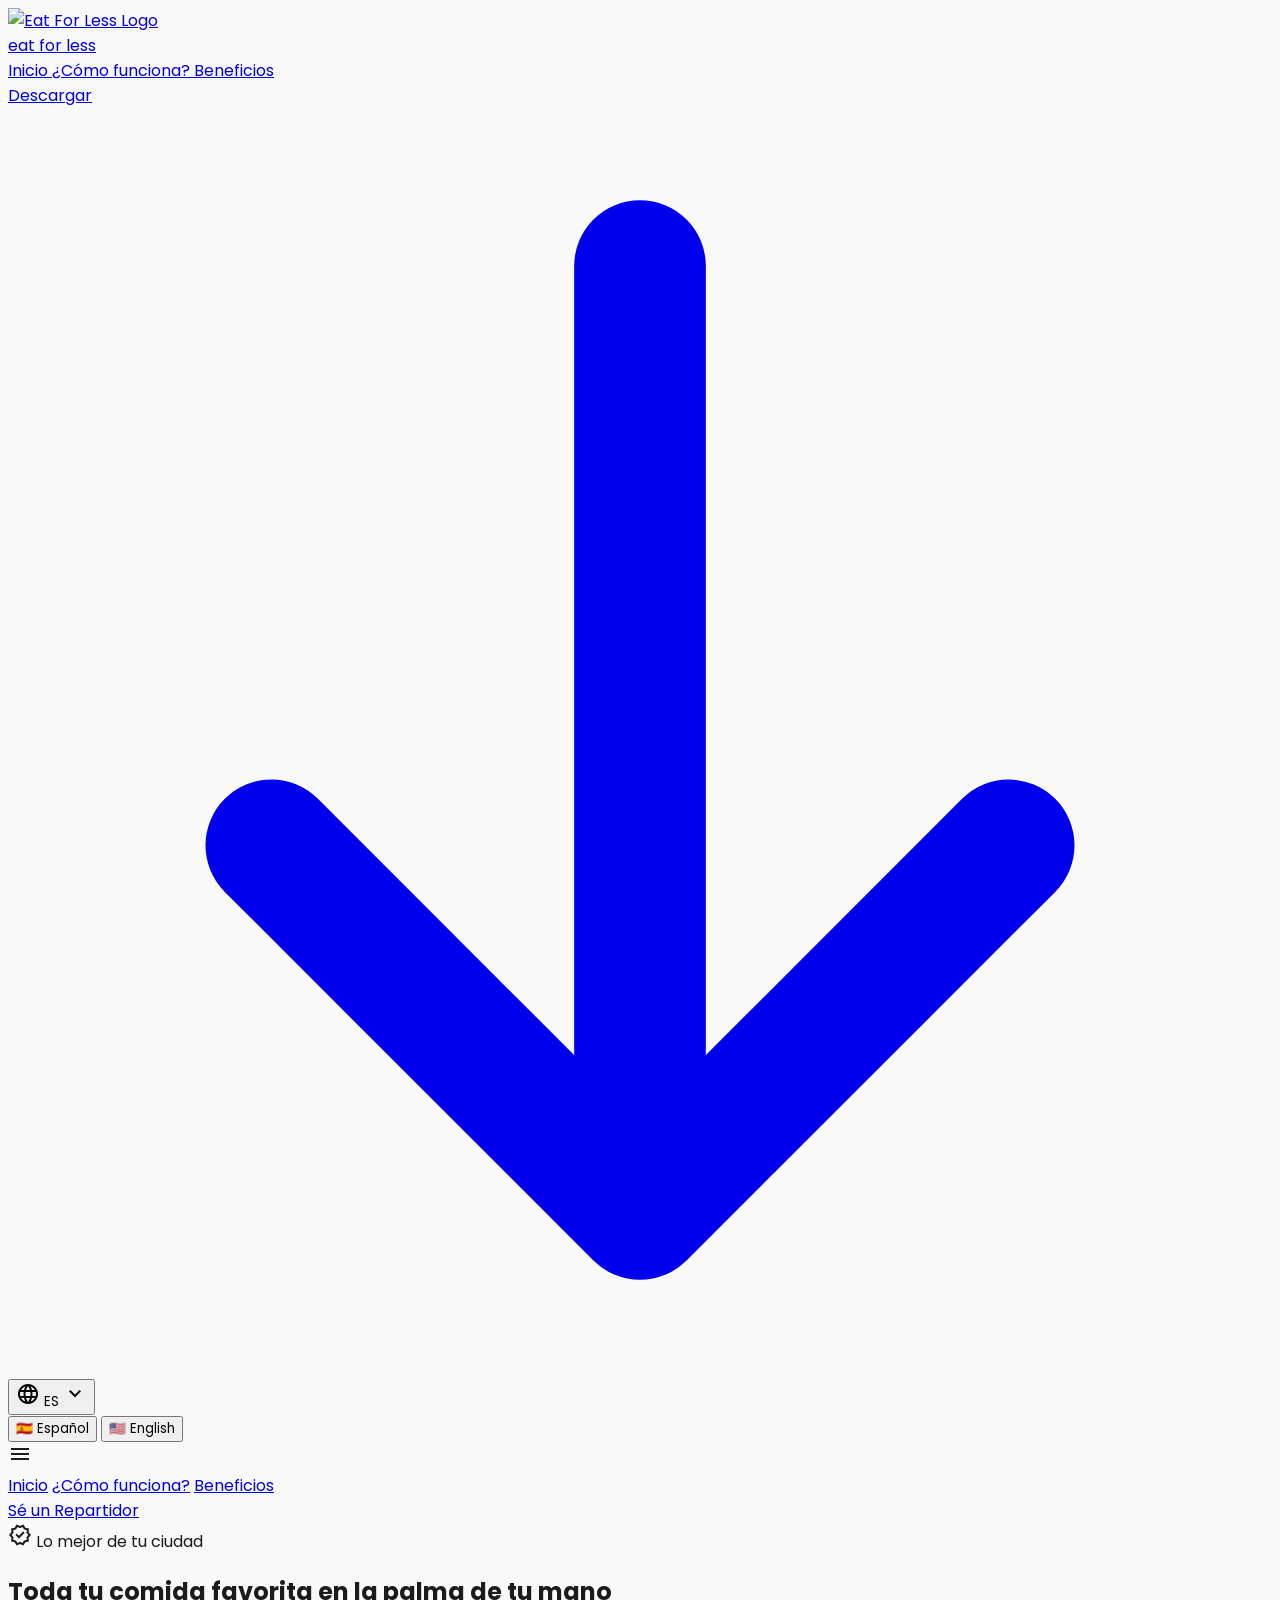
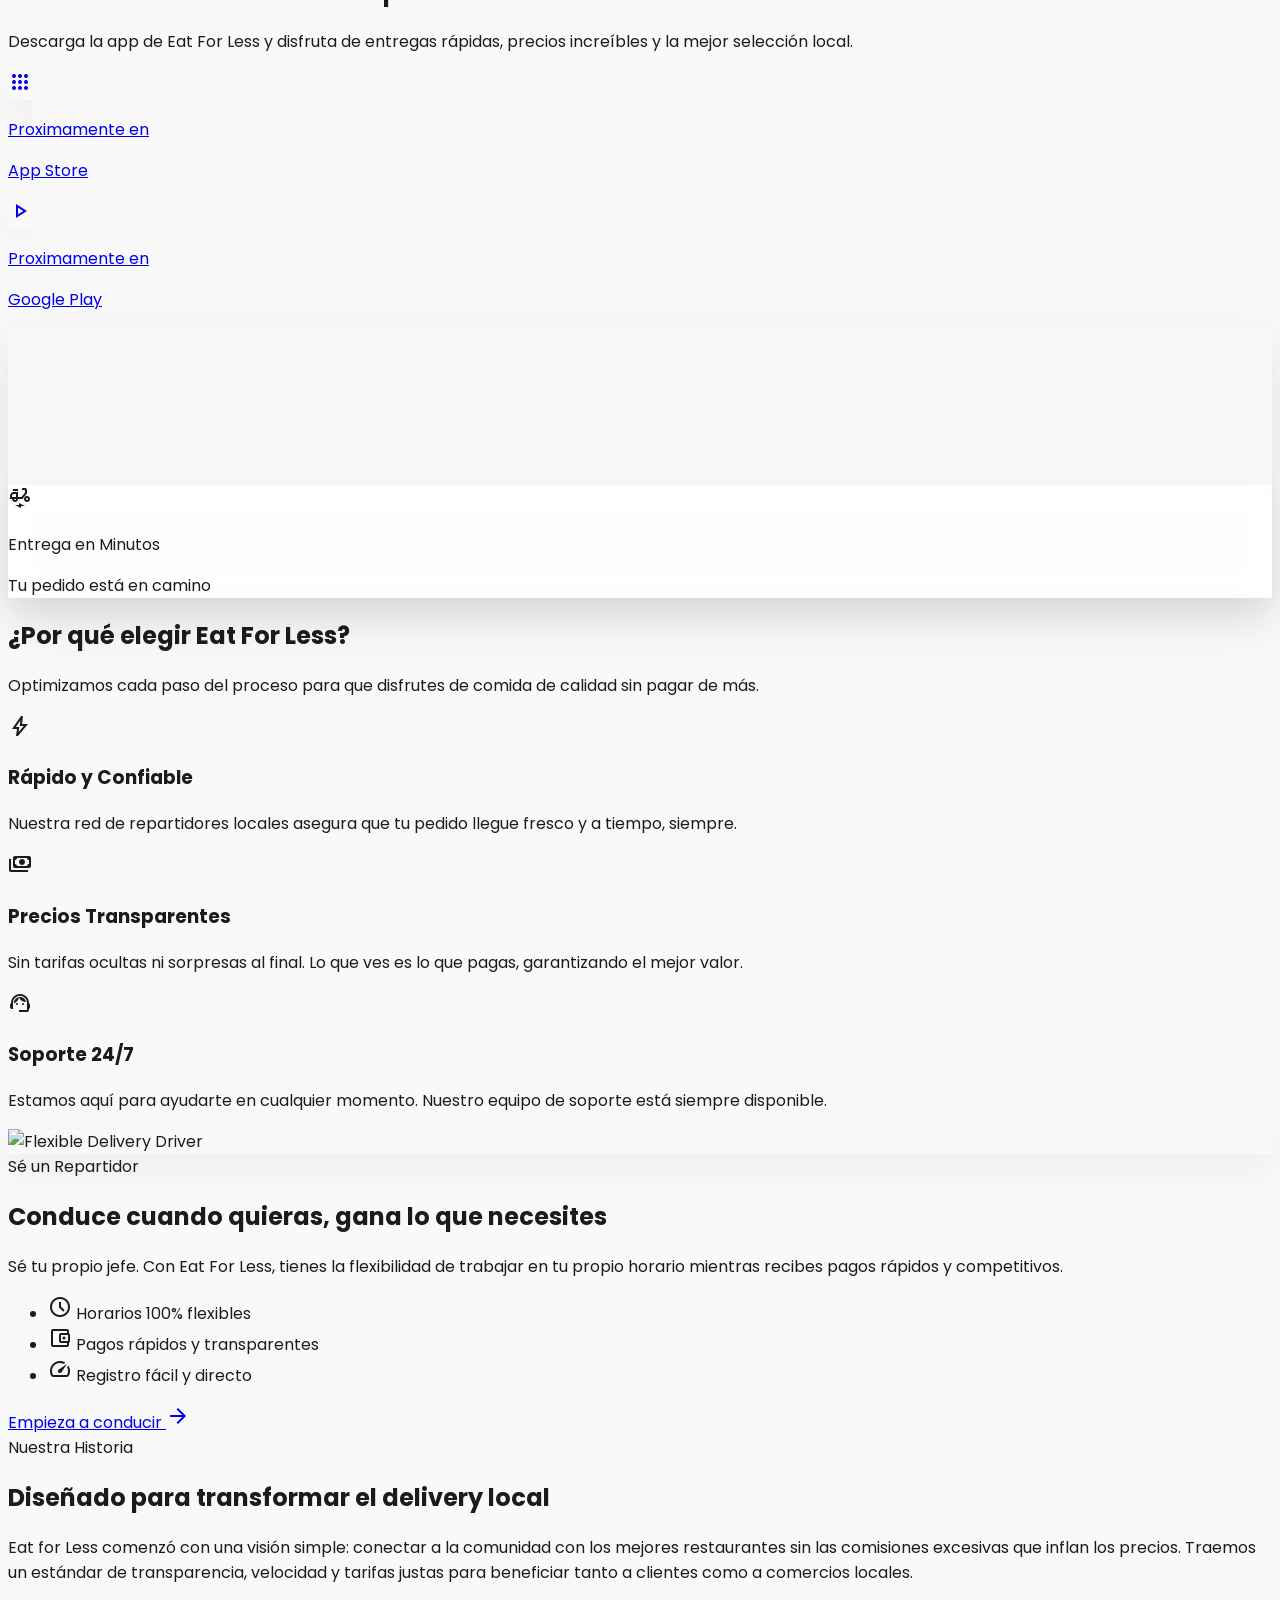
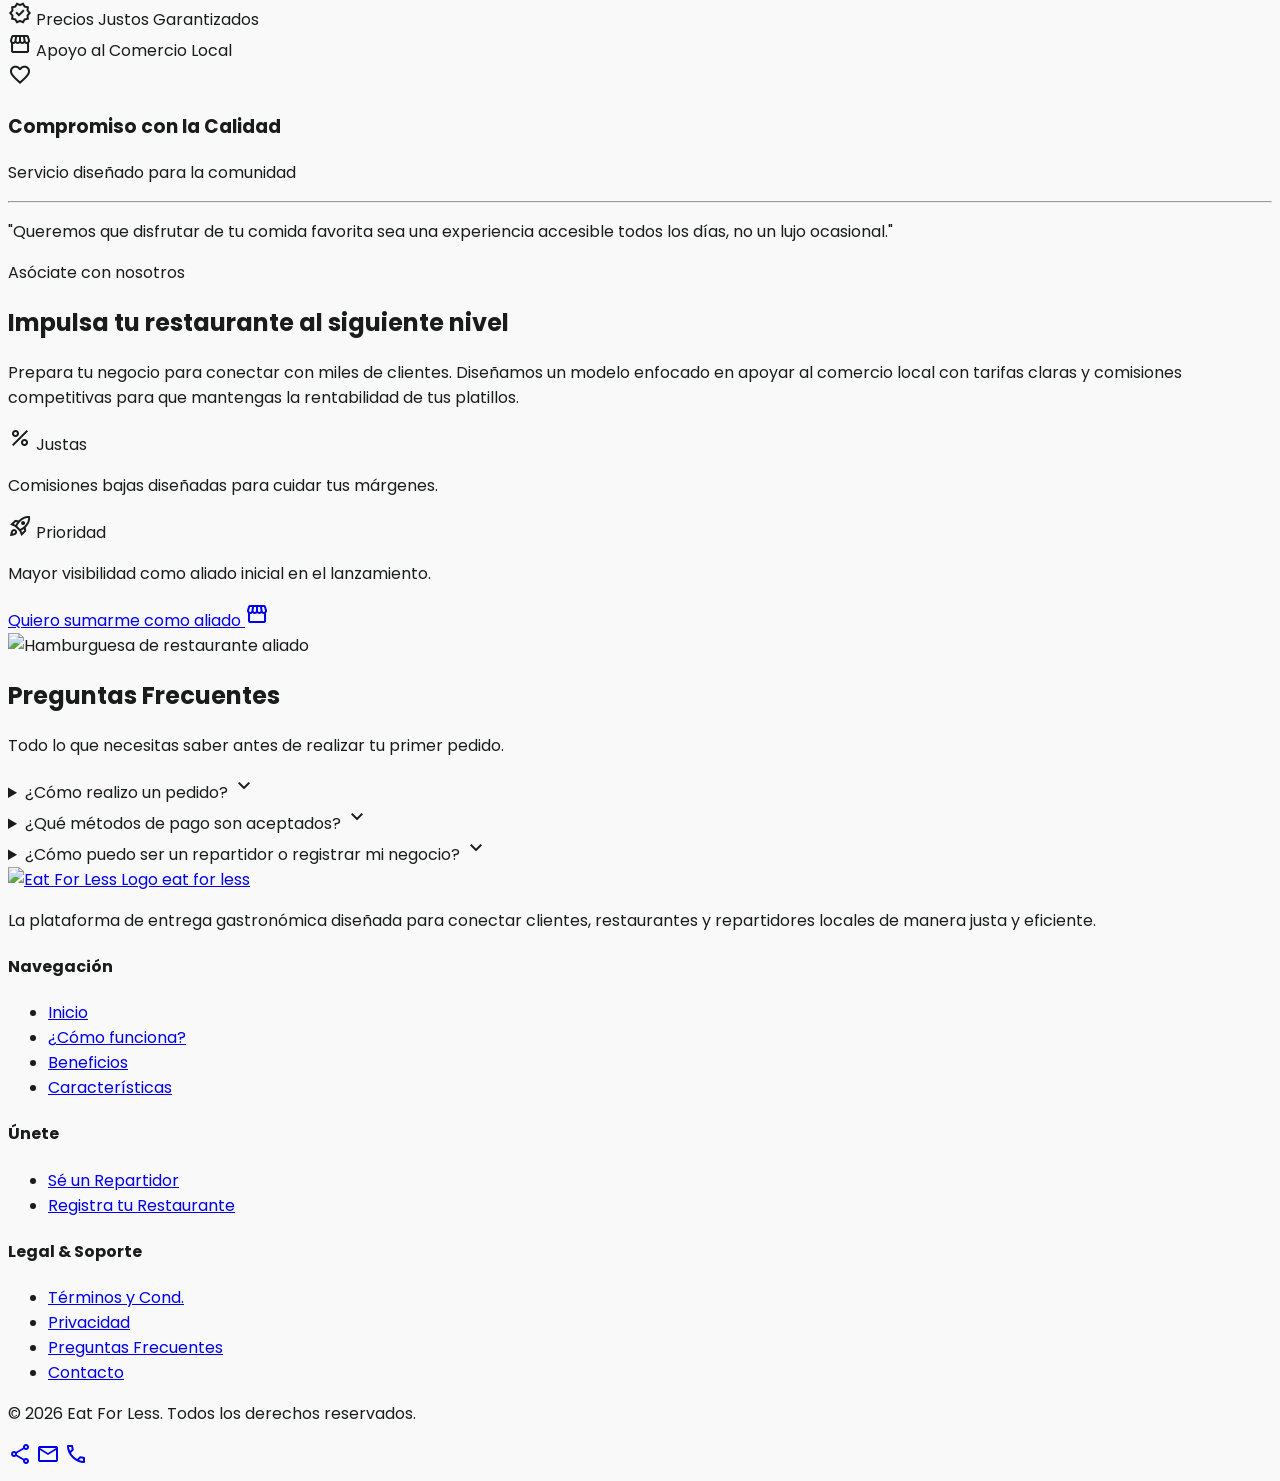
==== commit 6aec785d: "Update app availability message to indicate upcoming release for iOS and Android" ====
--- a/index.html
+++ b/index.html
@@ -367,14 +367,14 @@
                     <a class="flex items-center justify-center gap-3 bg-[#6cad80] text-white px-8 py-4 rounded-[16px] shadow-level-2 hover:shadow-level-3 hover:-translate-y-1 transition-all active:scale-95 group" href="#">
                         <span class="material-symbols-outlined" style="font-variation-settings: 'FILL' 1;">apps</span>
                         <div class="text-left">
-                            <p class="text-[10px] uppercase leading-none opacity-80">Descargar en</p>
+                            <p class="text-[10px] uppercase leading-none opacity-80">Proximamente en</p>
                             <p class="text-lg font-bold leading-none">App Store</p>
                         </div>
                     </a>
                     <a class="flex items-center justify-center gap-3 bg-[#F5F7F6] text-[#2F3A36] px-8 py-4 rounded-[16px] shadow-level-1 hover:shadow-level-2 hover:-translate-y-1 transition-all active:scale-95 group border-2 border-transparent hover:border-[#6cad80]" href="#">
                         <span class="material-symbols-outlined">play_arrow</span>
                         <div class="text-left">
-                            <p class="text-[10px] uppercase leading-none opacity-80">Disponible en</p>
+                            <p class="text-[10px] uppercase leading-none opacity-80">Proximamente en</p>
                             <p class="text-lg font-bold leading-none">Google Play</p>
                         </div>
                     </a>
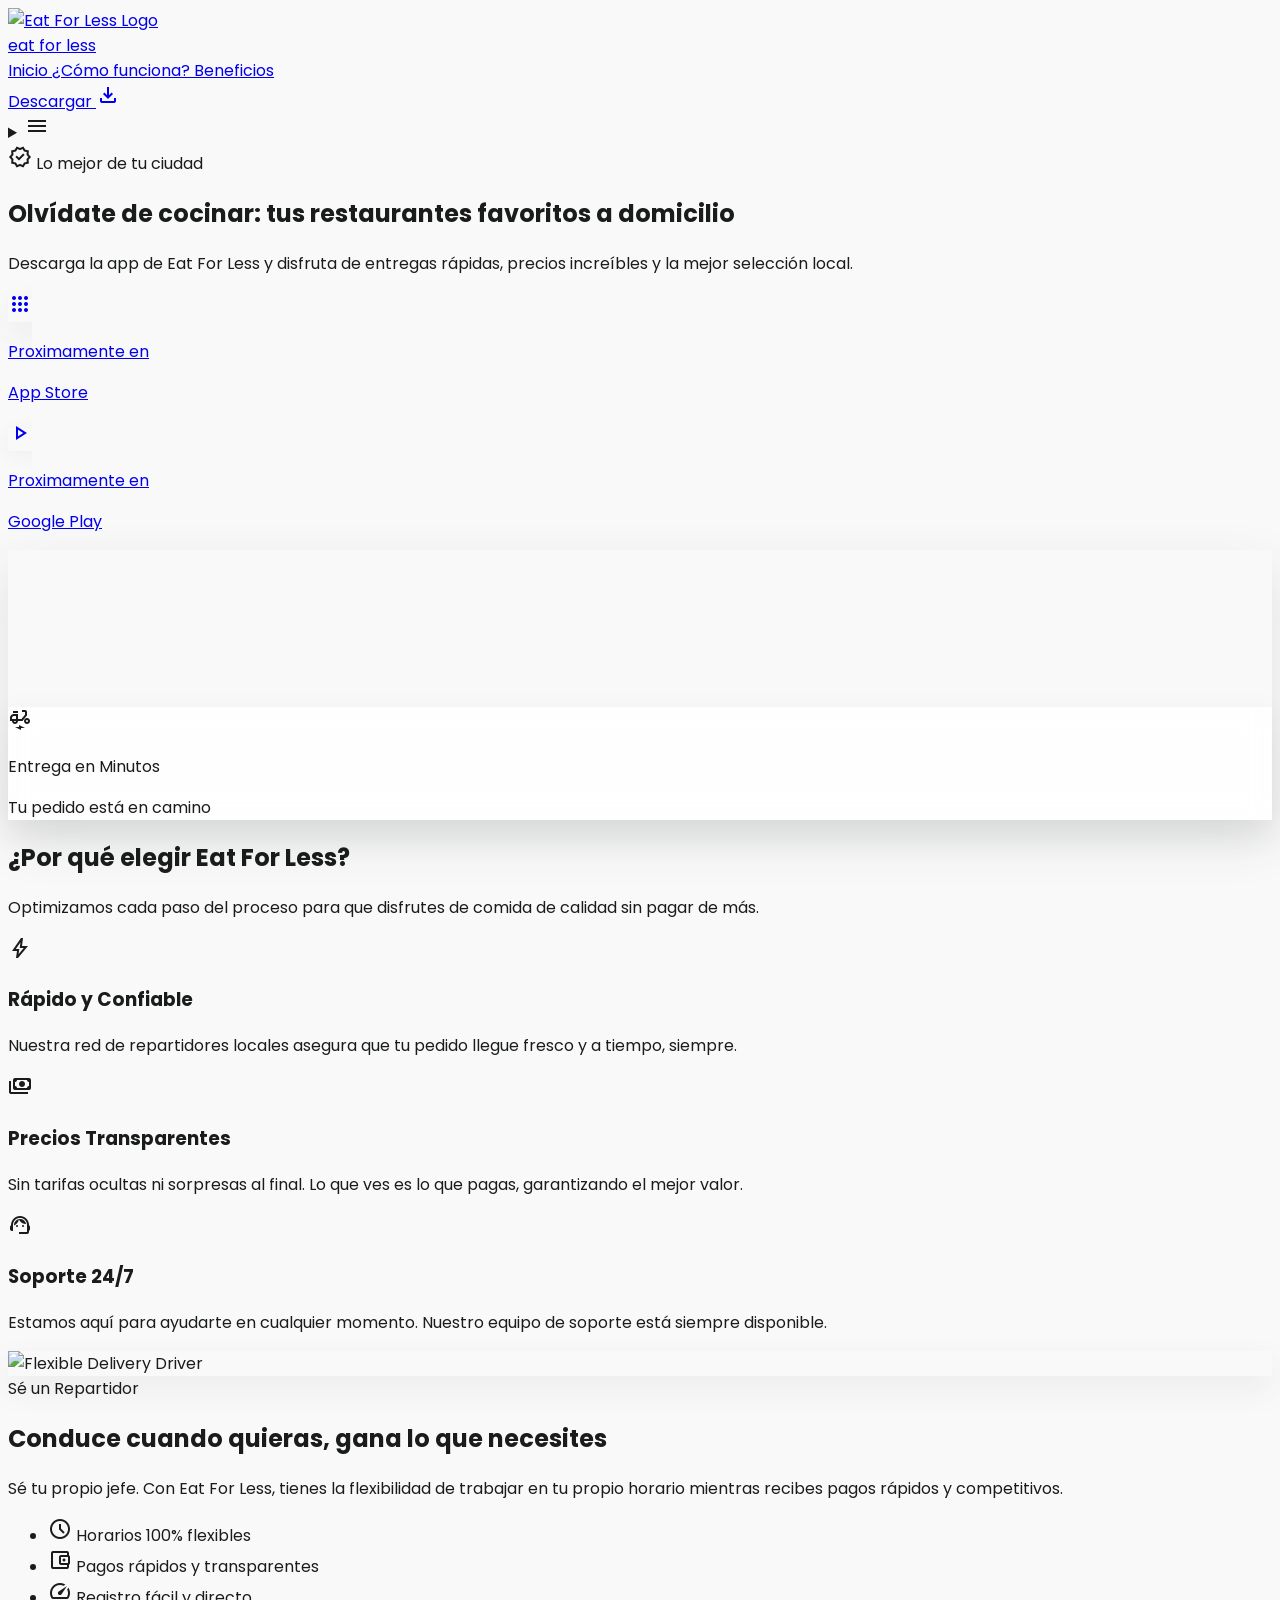
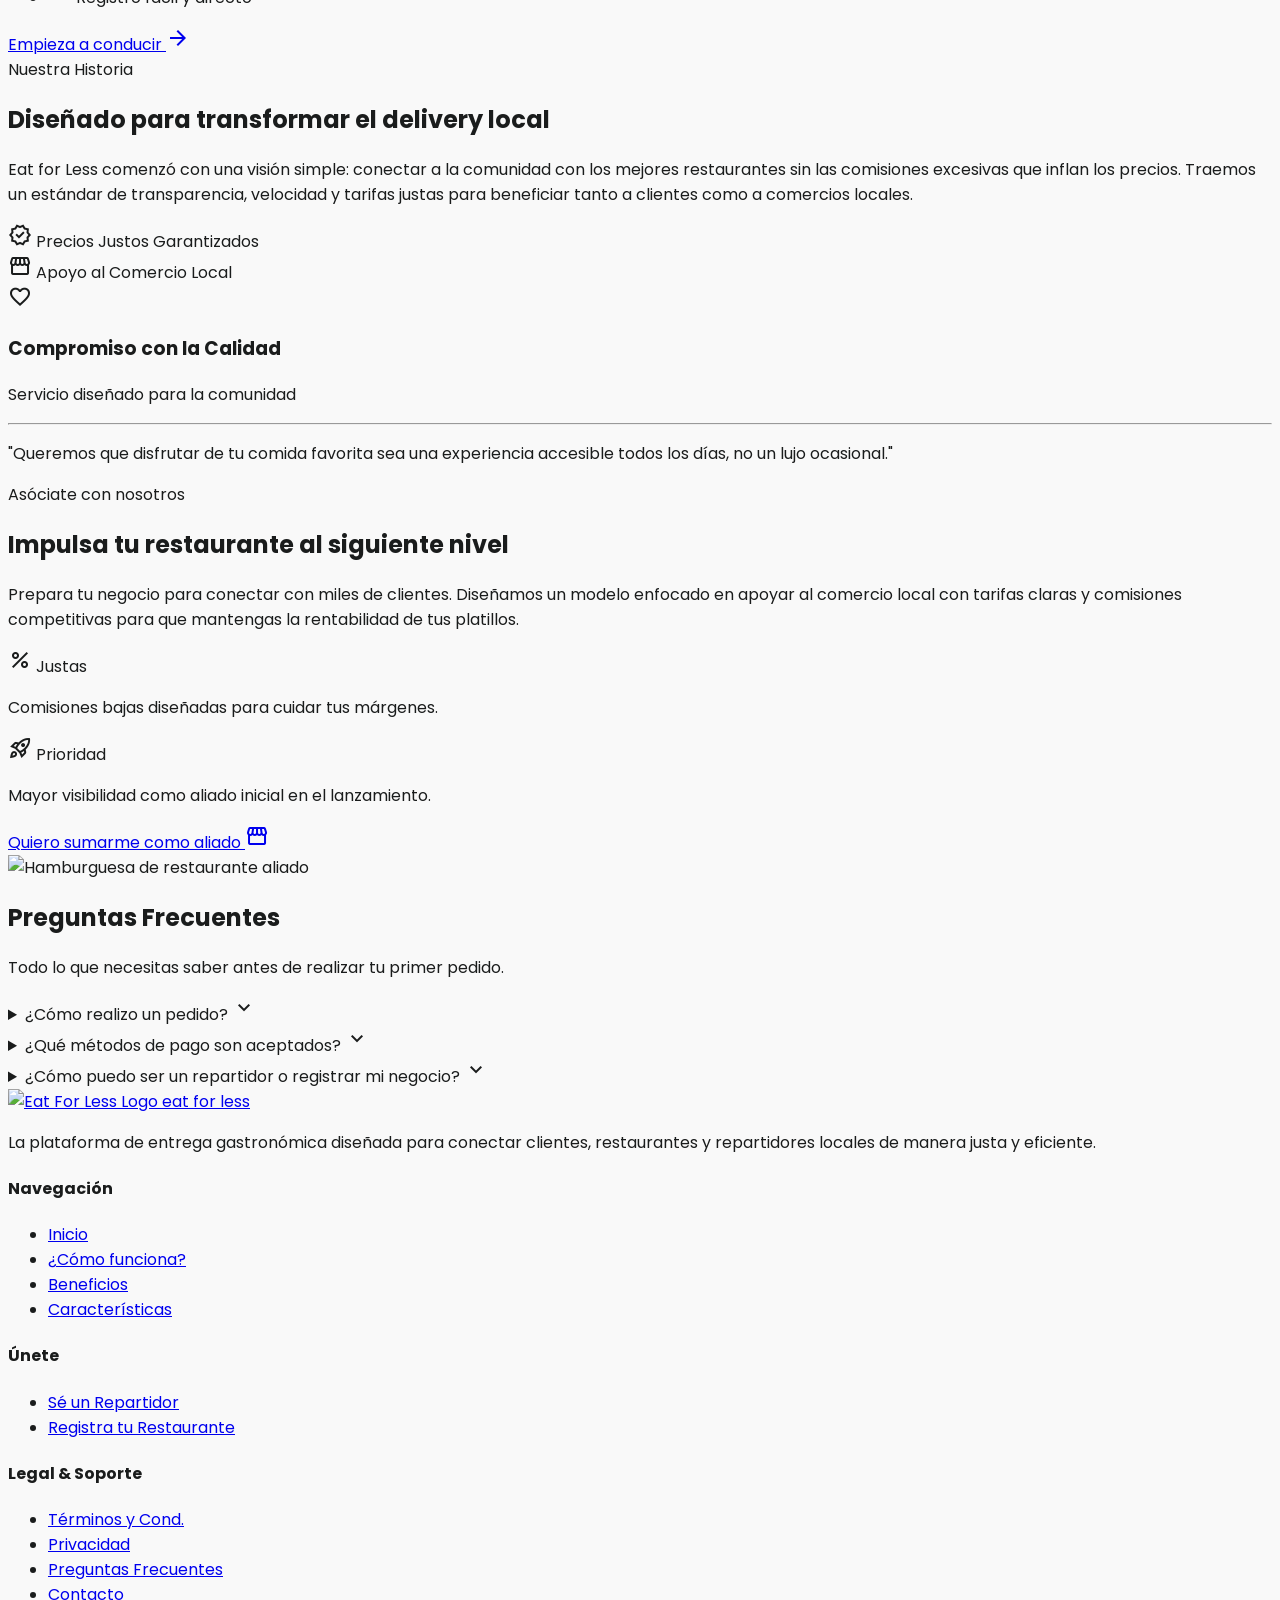
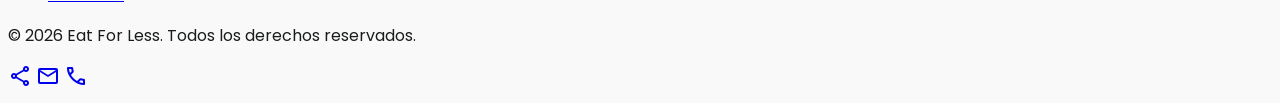
==== commit 920b714c: "Refactor header and navigation for improved mobile experience; add favicon and adjust styles for bet" ====
--- a/index.html
+++ b/index.html
@@ -2,8 +2,10 @@
 <html class="light" lang="es">
 <head>
     <meta charset="utf-8"/>
-    <meta content="width=device-width, initial-scale=1.0" name="viewport"/>
+    <meta name="viewport" content="width=device-width, initial-scale=1.0, maximum-scale=1.0, user-scalable=no">
     <title>Eat For Less | Toda tu comida favorita</title>
+   <!-- Favicon (Icono de la pestaña) -->
+    <link rel="icon" type="image/x-icon" href="https://lh3.googleusercontent.com/aida-public/[base64]">
     <script src="https://cdn.tailwindcss.com?plugins=forms,container-queries"></script>
     <link rel="preconnect" href="https://fonts.googleapis.com">
     <link rel="preconnect" href="https://fonts.gstatic.com" crossorigin>
@@ -143,209 +145,82 @@
 <body class="antialiased">
 
 <!-- TopAppBar -->
-<header class="w-full bg-white/95 backdrop-blur-md border-b border-surface-container-high sticky top-0 z-50 transition-all duration-300 shadow-sm relative">
-    <div class="max-w-[1200px] mx-auto flex justify-between items-center px-4 md:px-6 py-3.5">
+<header class="w-full bg-white/95 backdrop-blur-md border-b border-surface-container-high sticky top-0 z-50 transition-all duration-300 shadow-sm relative overflow-x-clip">
+    <div class="max-w-[1200px] mx-auto flex justify-between items-center px-3 sm:px-6 py-2.5">
         
-        <!-- Bloque Izquierdo: Logo y Marca (Alineado a la izquierda) -->
-        <a href="index.html" class="flex items-center gap-2.5 shrink-0 group notranslate" translate="no">
+        <!-- Bloque Izquierdo: Logo y Marca -->
+        <a href="index.html" class="flex items-center gap-2 shrink-0 group">
             <div class="relative overflow-hidden rounded-lg border border-black/5 p-0.5 group-hover:scale-105 transition-transform duration-200">
-                <img alt="Eat For Less Logo" class="h-9 w-9 md:h-10 md:w-10 rounded-md object-cover" src="https://lh3.googleusercontent.com/aida-public/[base64]"/>
-            </div>
-            <span class="text-xl md:text-2xl font-black text-primary dark:text-primary-fixed tracking-tight lowercase whitespace-nowrap group-hover:text-primary/90 transition-colors">
+                <img alt="Eat For Less Logo" class="h-8 w-8 md:h-9 md:w-9 rounded-md object-cover" src="https://lh3.googleusercontent.com/aida-public/[base64]"/>
+            </div>
+            <span class="text-lg md:text-xl font-black text-primary tracking-tight lowercase whitespace-nowrap group-hover:text-primary/90 transition-colors">
                 eat for less
             </span>
         </a>
 
-        <!-- Bloque Central: Navegación Principal (Tamaño Completo + Estado Activo) -->
-        <nav class="hidden md:flex items-center gap-1.5">
-            <!-- PÁGINA ACTUAL (Inicio): bg-primary/10 text-primary font-bold -->
-            <a class="text-base font-bold text-primary bg-primary/10 px-5 py-2.5 rounded-full whitespace-nowrap transition-all duration-200 hover:scale-105" href="index.html">
-                Inicio
+        <!-- Bloque Central: Navegación Principal (Escritorio) -->
+        <nav class="hidden md:flex items-center gap-1">
+            <a href="index.html" class="text-sm font-bold text-primary bg-primary/10 px-4 py-2 rounded-full whitespace-nowrap transition-all duration-200 hover:scale-105">
+                <span>Inicio</span>
             </a>
-            
-            <a class="text-base font-medium text-on-surface-variant hover:text-primary hover:bg-black/5 px-5 py-2.5 rounded-full transition-all duration-200 whitespace-nowrap hover:scale-105" href="comoFunciona.html">
-                ¿Cómo funciona?
+            <a href="comoFunciona.html" class="text-sm font-medium text-on-surface-variant hover:text-primary hover:bg-black/5 px-4 py-2 rounded-full transition-all duration-200 whitespace-nowrap hover:scale-105">
+                <span>¿Cómo funciona?</span>
             </a>
-            
-            <a class="text-base font-medium text-on-surface-variant hover:text-primary hover:bg-black/5 px-5 py-2.5 rounded-full transition-all duration-200 whitespace-nowrap hover:scale-105" href="beneficios.html">
-                Beneficios
+            <a href="beneficios.html" class="text-sm font-medium text-on-surface-variant hover:text-primary hover:bg-black/5 px-4 py-2 rounded-full transition-all duration-200 whitespace-nowrap hover:scale-105">
+                <span>Beneficios</span>
             </a>
         </nav>
 
         <!-- Bloque Derecho: Acciones -->
-        <div class="flex items-center gap-2 md:gap-3 shrink-0">
-            <a href="#descargar" class="bg-primary hover:bg-primary/90 text-white text-base font-semibold px-6 py-2.5 rounded-full transition-all duration-200 hover:scale-105 flex items-center gap-2 whitespace-nowrap shrink-0">
+        <div class="flex items-center gap-1.5 sm:gap-2 shrink-0">
+            <!-- Botón Descargar (Escritorio / Tablet) -->
+            <a href="#descargar" class="hidden sm:flex bg-primary hover:bg-primary/90 text-white text-xs md:text-sm font-semibold px-3.5 md:px-4 py-1.5 md:py-2 rounded-full transition-all duration-200 hover:scale-105 items-center gap-1 whitespace-nowrap shrink-0 shadow-sm">
                 <span>Descargar</span>
-                <svg xmlns="http://www.w3.org/2000/svg" class="h-4 w-4 stroke-current shrink-0 notranslate" translate="no" fill="none" viewBox="0 0 24 24" stroke="currentColor" stroke-width="2.5">
-                    <path stroke-linecap="round" stroke-linejoin="round" d="M19 14l-7 7m0 0l-7-7m7 7V3" />
-                </svg>
+                <span class="material-symbols-outlined text-base notranslate" translate="no">download</span>
             </a>
 
-            <!-- Selector de Idioma -->
-            <div class="relative inline-block text-left notranslate" translate="no">
-                <div id="google_translate_element" class="hidden"></div>
-
-                <button id="langMenuBtn" type="button" class="flex items-center gap-1.5 text-on-surface-variant hover:text-primary text-base px-3 py-2.5 rounded-full transition-all duration-200 hover:bg-black/5 whitespace-nowrap font-medium cursor-pointer">
-                    <span class="material-symbols-outlined text-xl notranslate" translate="no">language</span>
-                    <span id="selectedLangText">ES</span>
-                    <span class="material-symbols-outlined text-sm transition-transform duration-200 notranslate" translate="no" id="langChevron">expand_more</span>
-                </button>
-
-                <div id="langDropdown" class="hidden absolute right-0 mt-2 w-36 bg-white rounded-2xl shadow-lg border border-black/5 py-1 z-50 transition-all duration-200">
-                    <button onclick="changeLanguage('es')" class="w-full text-left px-4 py-2 text-sm text-gray-700 hover:bg-primary/10 hover:text-primary transition-colors flex items-center gap-2 cursor-pointer">
-                        <span>🇪🇸</span> Español
-                    </button>
-                    <button onclick="changeLanguage('en')" class="w-full text-left px-4 py-2 text-sm text-gray-700 hover:bg-primary/10 hover:text-primary transition-colors flex items-center gap-2 cursor-pointer">
-                        <span>🇺🇸</span> English
-                    </button>
-                </div>
-            </div>
-
-            <!-- Botón del menú hamburguesa en el Navbar -->
-            <span id="mobile-menu-btn" class="material-symbols-outlined md:hidden text-primary cursor-pointer transition-transform duration-200 hover:scale-110 p-1 select-none ml-1 notranslate" translate="no" data-icon="menu">
-                menu
-            </span>
-        </div>
-    </div>
-
-    <!-- Menú Desplegable Móvil -->
-    <div id="mobile-menu" class="hidden md:hidden absolute top-full left-0 w-full bg-white border-b border-surface-container-high shadow-lg px-6 py-5 space-y-3 z-50">
-        <a href="index.html" class="block text-base font-semibold text-primary bg-primary/10 px-4 py-2.5 rounded-xl">Inicio</a>
-        <a href="comoFunciona.html" class="block text-base font-medium text-on-surface-variant hover:text-primary hover:bg-black/5 px-4 py-2.5 rounded-xl transition-colors">¿Cómo funciona?</a>
-        <a href="beneficios.html" class="block text-base font-medium text-on-surface-variant hover:text-primary hover:bg-black/5 px-4 py-2.5 rounded-xl transition-colors">Beneficios</a>
-        
-        <div class="pt-3 border-t border-surface-container-high">
-            <a href="inforepartidor.html" class="block text-base font-medium text-on-surface-variant hover:text-primary hover:bg-black/5 px-4 py-2.5 rounded-xl transition-colors">Sé un Repartidor</a>
+            <!-- Botón Hamburguesa Móvil -->
+            <details class="md:hidden relative group">
+                <summary class="text-primary hover:bg-black/5 p-1.5 rounded-full transition-transform duration-200 active:scale-95 flex items-center justify-center shrink-0 cursor-pointer list-none [&::-webkit-details-marker]:hidden select-none">
+                    <span class="material-symbols-outlined text-2xl select-none notranslate" translate="no">menu</span>
+                </summary>
+                
+                <!-- Menú Desplegable Móvil -->
+                <div class="fixed top-[58px] left-0 w-full bg-white border-b border-surface-container-high shadow-lg px-5 py-3.5 space-y-2 z-50">
+                    <a href="index.html" class="block text-sm font-semibold text-primary bg-primary/10 px-3.5 py-2 rounded-lg">
+                        <span>Inicio</span>
+                    </a>
+                    <a href="comoFunciona.html" class="block text-sm font-medium text-on-surface-variant hover:text-primary hover:bg-black/5 px-3.5 py-2 rounded-lg transition-colors">
+                        <span>¿Cómo funciona?</span>
+                    </a>
+                    <a href="beneficios.html" class="block text-sm font-medium text-on-surface-variant hover:text-primary hover:bg-black/5 px-3.5 py-2 rounded-lg transition-colors">
+                        <span>Beneficios</span>
+                    </a>
+                    
+                    <div class="pt-2 border-t border-surface-container-high flex flex-col gap-2">
+                        <a href="inforepartidor.html" class="block text-sm font-medium text-on-surface-variant hover:text-primary hover:bg-black/5 px-3.5 py-2 rounded-lg transition-colors">
+                            <span>Sé un Repartidor</span>
+                        </a>
+                        
+                        <!-- Botón Descargar App (Ajustado para Móvil) -->
+                        <a href="#descargar" class="sm:hidden flex items-center justify-center gap-1 bg-primary text-white text-xs font-semibold px-3 py-2 rounded-lg text-center shadow-sm w-full transition-transform active:scale-95">
+                            <span>Descargar App</span>
+                            <span class="material-symbols-outlined text-sm notranslate" translate="no">download</span>
+                        </a>
+                    </div>
+                </div>
+            </details>
         </div>
     </div>
 </header>
 
-<style>
-    /* Ocultar elementos inyectados por Google Translate */
-    iframe.goog-te-banner-frame,
-    .goog-te-banner-frame,
-    .skiptranslate,
-    .VIpgJd-Z3124e,
-    #goog-gt-tt {
-        display: none !important;
-        visibility: hidden !important;
-        height: 0 !important;
-        width: 0 !important;
+<script>
+  // Cerrar menú al hacer clic fuera
+  document.addEventListener('click', (e) => {
+    if (!e.target.closest('details')) {
+      document.querySelectorAll('details').forEach(d => d.removeAttribute('open'));
     }
-    body {
-        top: 0px !important;
-        position: static !important;
-    }
-    /* Prevenir estilizado de resaltado de traducción */
-    font {
-        background-color: transparent !important;
-        box-shadow: none !important;
-    }
-</style>
-
-<script type="text/javascript">
-    (function() {
-        // Callback para inicialización de Google Translate
-        window.googleTranslateElementInit = function() {
-            new google.translate.TranslateElement({
-                pageLanguage: 'es',
-                includedLanguages: 'es,en',
-                autoDisplay: false
-            }, 'google_translate_element');
-        };
-
-        // Inyección dinámica de la API de Google Translate
-        var gtScript = document.createElement('script');
-        gtScript.type = 'text/javascript';
-        gtScript.async = true;
-        gtScript.src = '//translate.google.com/translate_a/element.js?cb=googleTranslateElementInit';
-        document.body.appendChild(gtScript);
-
-        // Limpiar el iframe de la barra superior de Google Translate
-        const observer = new MutationObserver(() => {
-            const iframe = document.querySelector('iframe.goog-te-banner-frame');
-            if (iframe) {
-                iframe.remove();
-            }
-            document.body.style.top = '0px';
-        });
-        observer.observe(document.documentElement, { childList: true, subtree: true });
-
-        // Función global para cambiar el idioma de la vista
-        window.changeLanguage = function(langCode) {
-            if (langCode === 'es') {
-                document.cookie = "googtrans=; expires=Thu, 01 Jan 1970 00:00:00 UTC; path=/;";
-                document.cookie = "googtrans=; expires=Thu, 01 Jan 1970 00:00:00 UTC; domain=" + window.location.hostname + "; path=/;";
-                
-                var select = document.querySelector('.goog-te-combo');
-                if (select) {
-                    select.value = 'es';
-                    select.dispatchEvent(new Event('change'));
-                }
-                
-                if (document.querySelector('font')) {
-                    window.location.reload();
-                    return;
-                }
-            } else {
-                var select = document.querySelector('.goog-te-combo');
-                if (select) {
-                    select.value = langCode;
-                    select.dispatchEvent(new Event('change'));
-                }
-            }
-
-            const selectedText = document.getElementById('selectedLangText');
-            const dropdown = document.getElementById('langDropdown');
-            const chevron = document.getElementById('langChevron');
-
-            if (selectedText) selectedText.textContent = langCode.toUpperCase();
-            if (dropdown) dropdown.classList.add('hidden');
-            if (chevron) chevron.classList.remove('rotate-180');
-        };
-
-        // Inicialización de event listeners cuando el DOM esté listo
-        document.addEventListener('DOMContentLoaded', () => {
-            const langBtn = document.getElementById('langMenuBtn');
-            const langDropdown = document.getElementById('langDropdown');
-            const langChevron = document.getElementById('langChevron');
-            const menuBtn = document.getElementById('mobile-menu-btn');
-            const mobileMenu = document.getElementById('mobile-menu');
-
-            if (langBtn && langDropdown && langChevron) {
-                langBtn.addEventListener('click', (e) => {
-                    e.stopPropagation();
-                    langDropdown.classList.toggle('hidden');
-                    langChevron.classList.toggle('rotate-180');
-                });
-            }
-
-            if (menuBtn && mobileMenu) {
-                menuBtn.addEventListener('click', (e) => {
-                    e.stopPropagation();
-                    mobileMenu.classList.toggle('hidden');
-
-                    if (mobileMenu.classList.contains('hidden')) {
-                        menuBtn.textContent = 'menu';
-                    } else {
-                        menuBtn.textContent = 'close';
-                    }
-                });
-            }
-
-            // Cerrar desplegables cuando se hace clic fuera de ellos
-            document.addEventListener('click', (e) => {
-                if (mobileMenu && menuBtn && !mobileMenu.contains(e.target) && !menuBtn.contains(e.target)) {
-                    mobileMenu.classList.add('hidden');
-                    menuBtn.textContent = 'menu';
-                }
-                if (langDropdown && langBtn && langChevron && !langDropdown.contains(e.target) && !langBtn.contains(e.target)) {
-                    langDropdown.classList.add('hidden');
-                    langChevron.classList.remove('rotate-180');
-                }
-            });
-        });
-    })();
+  });
 </script>
 
 <main>
@@ -358,7 +233,7 @@
                     <span>Lo mejor de tu ciudad</span>
                 </div>
                 <h1 class="font-headline-xl text-4xl md:text-6xl font-bold text-on-background leading-tight">
-                    Toda tu comida favorita en la palma de tu mano
+                    Olvídate de cocinar: tus restaurantes favoritos a domicilio
                 </h1>
                 <p class="font-body-lg text-body-lg text-on-surface-variant max-w-lg">
                     Descarga la app de Eat For Less y disfruta de entregas rápidas, precios increíbles y la mejor selección local.
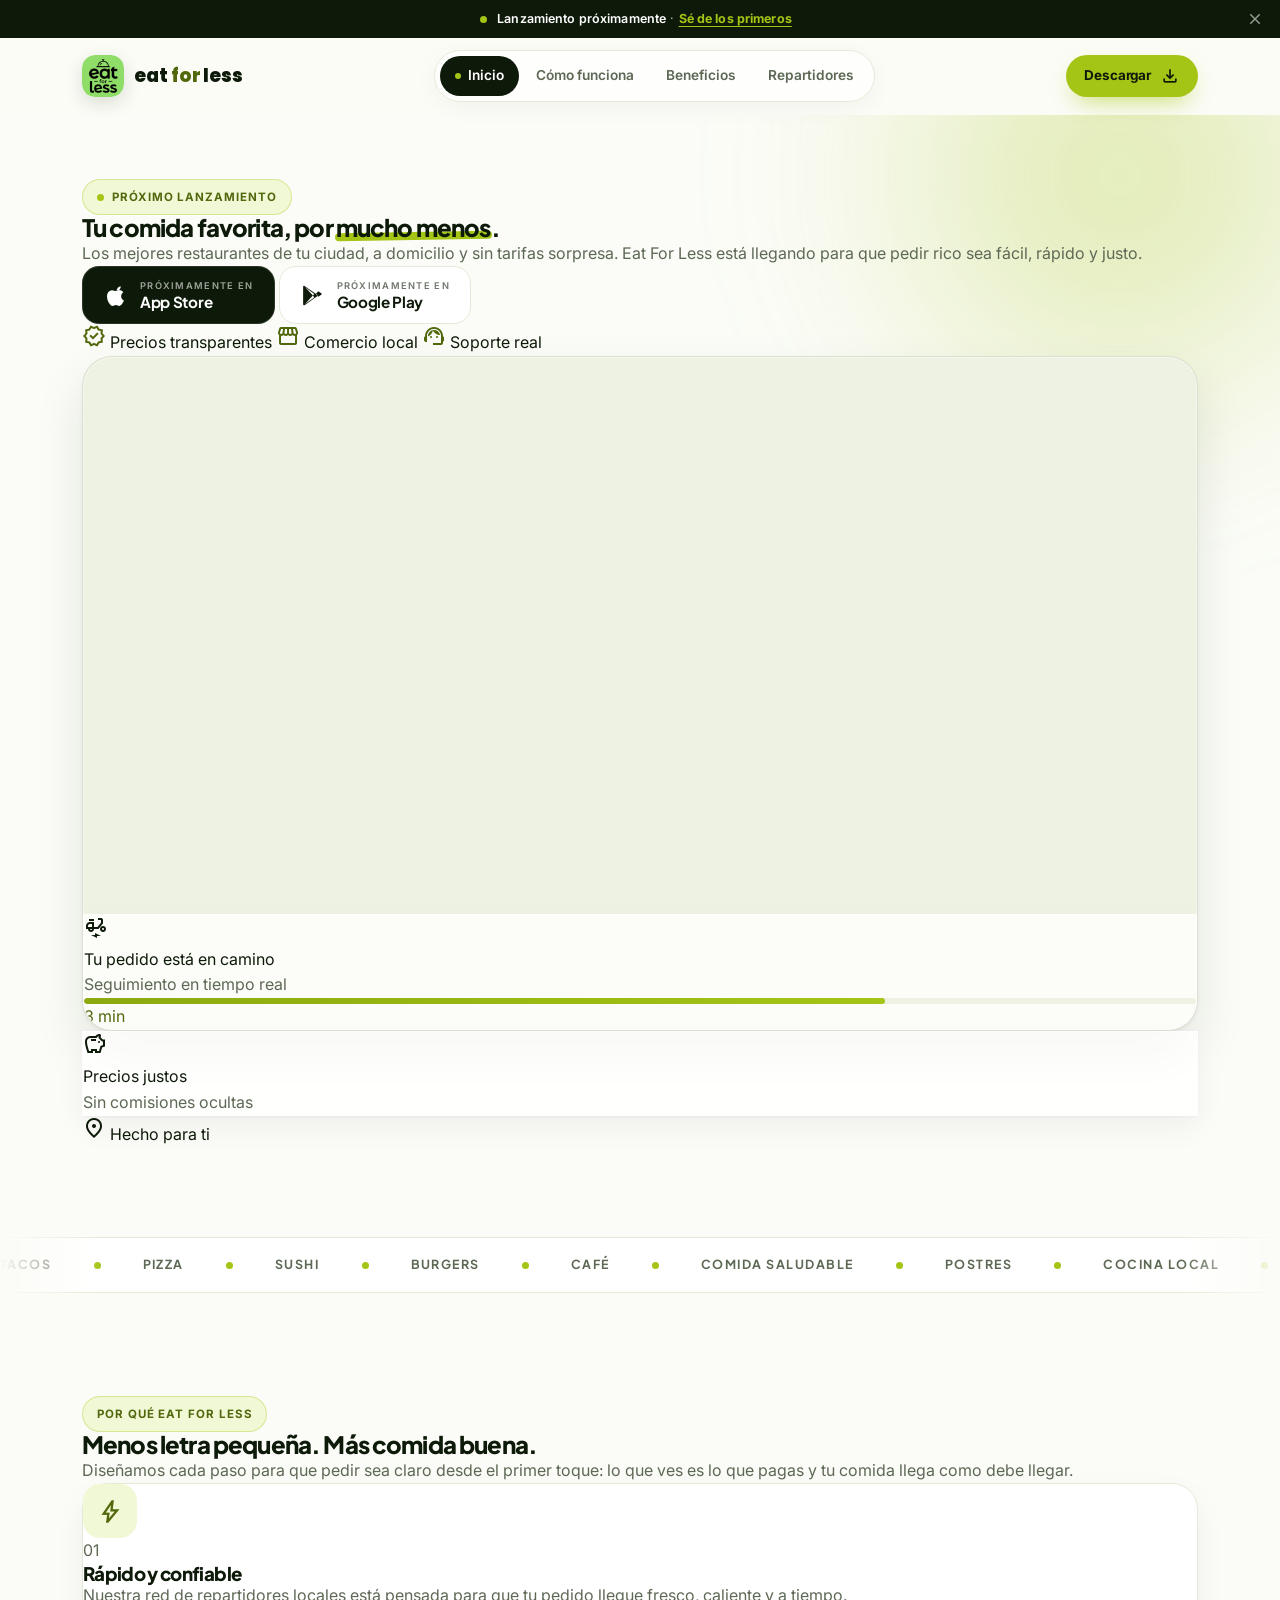
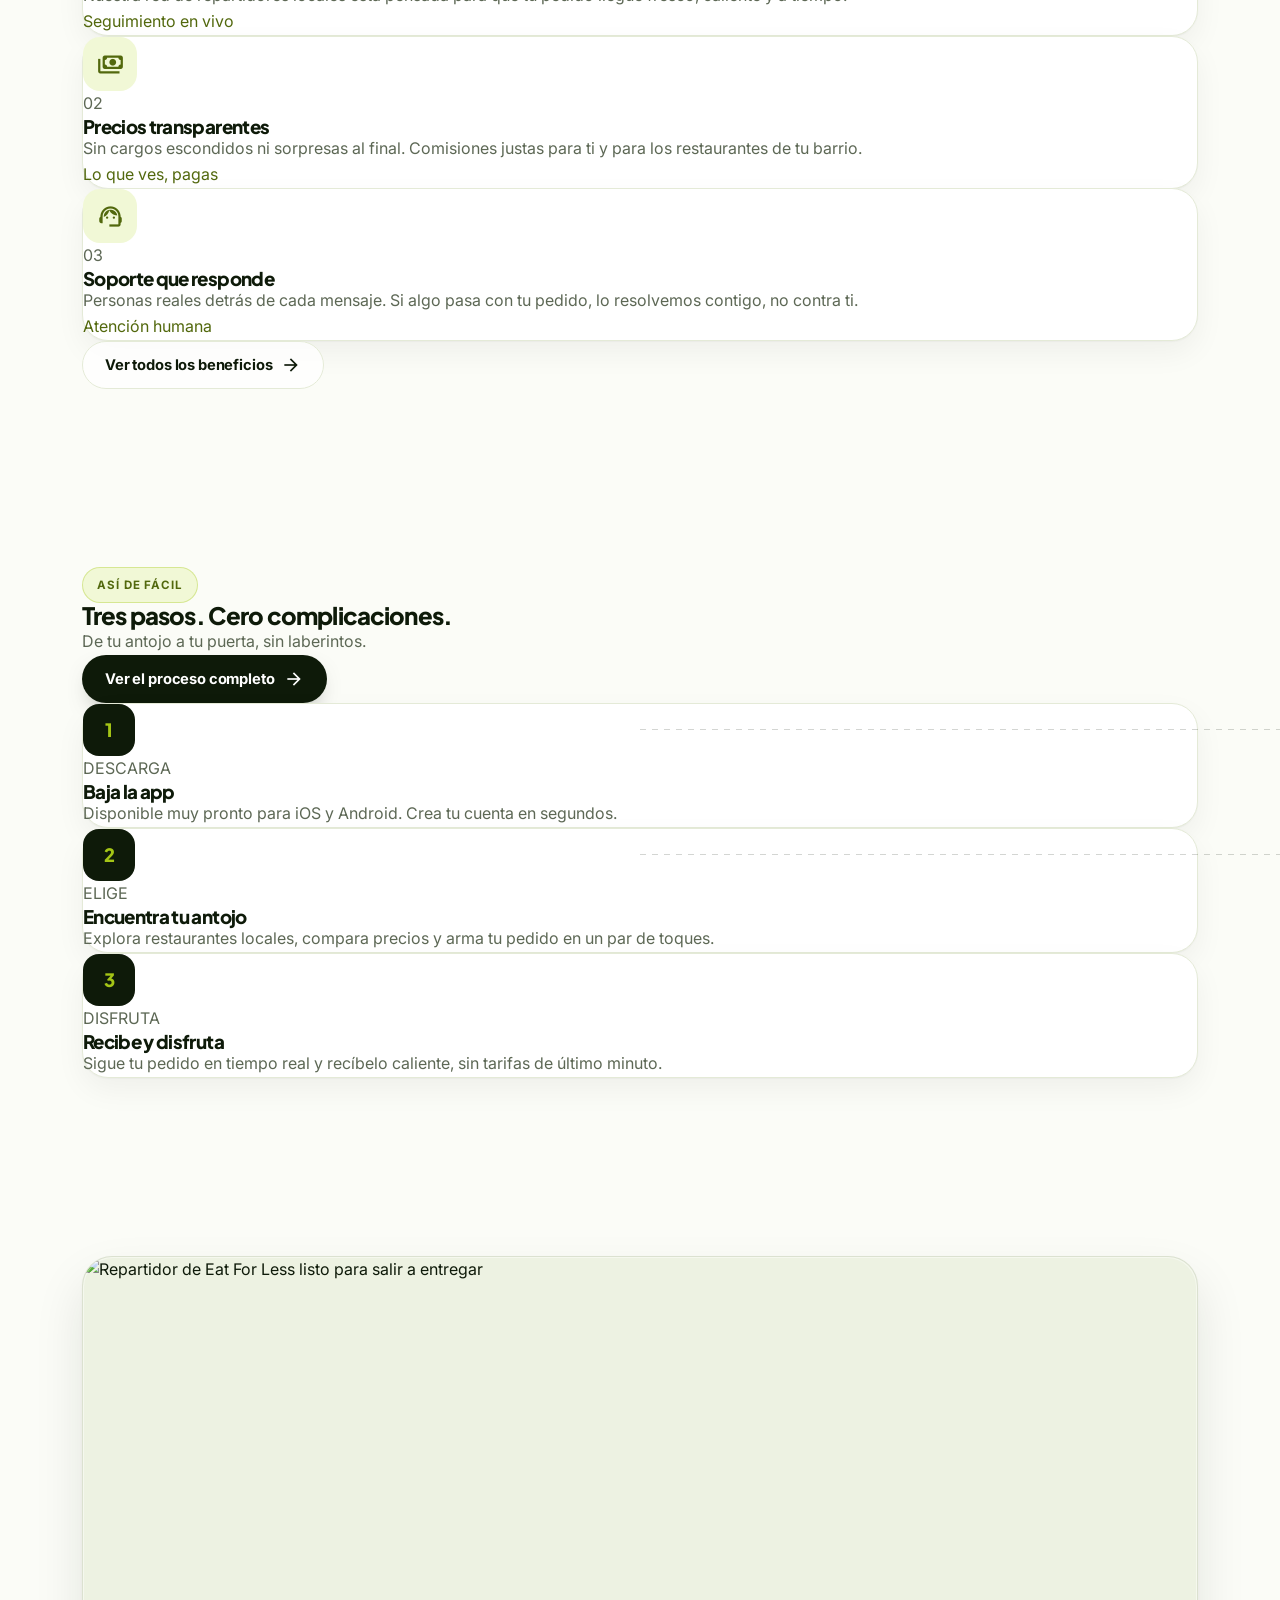
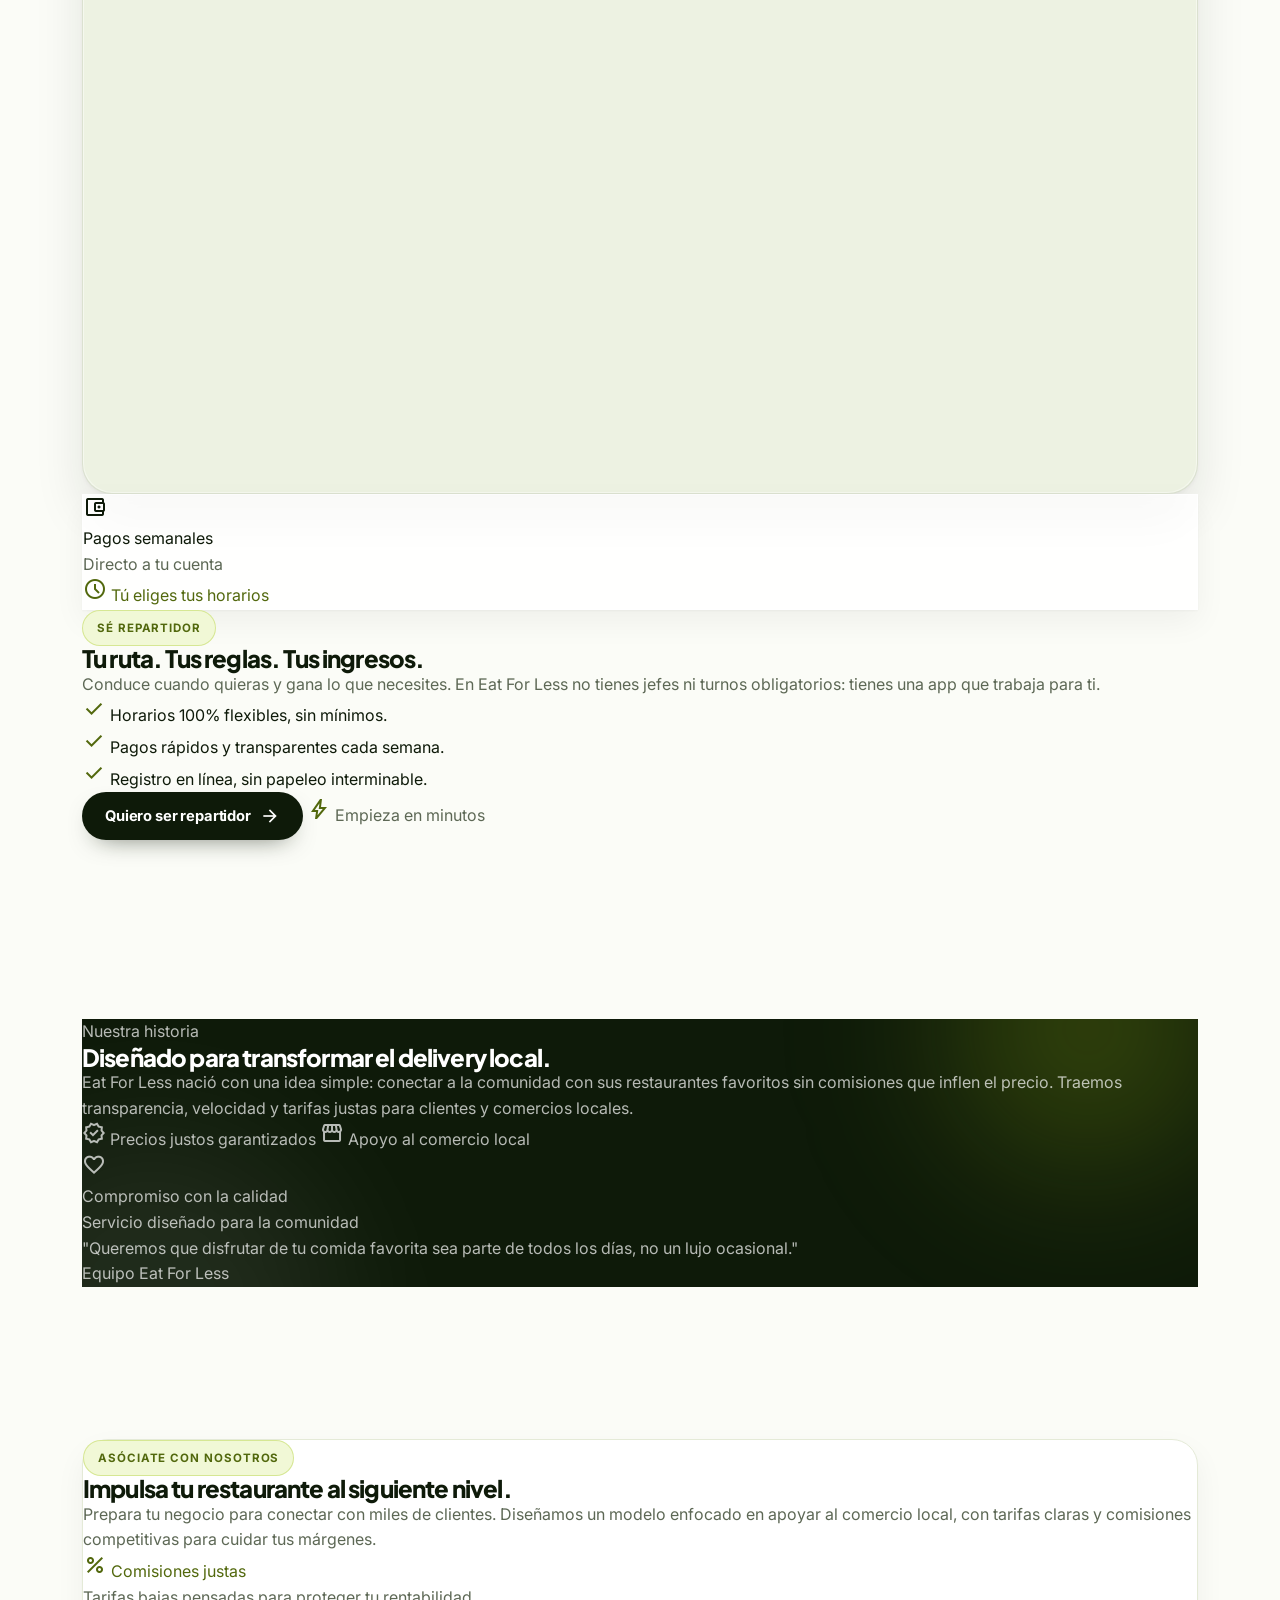
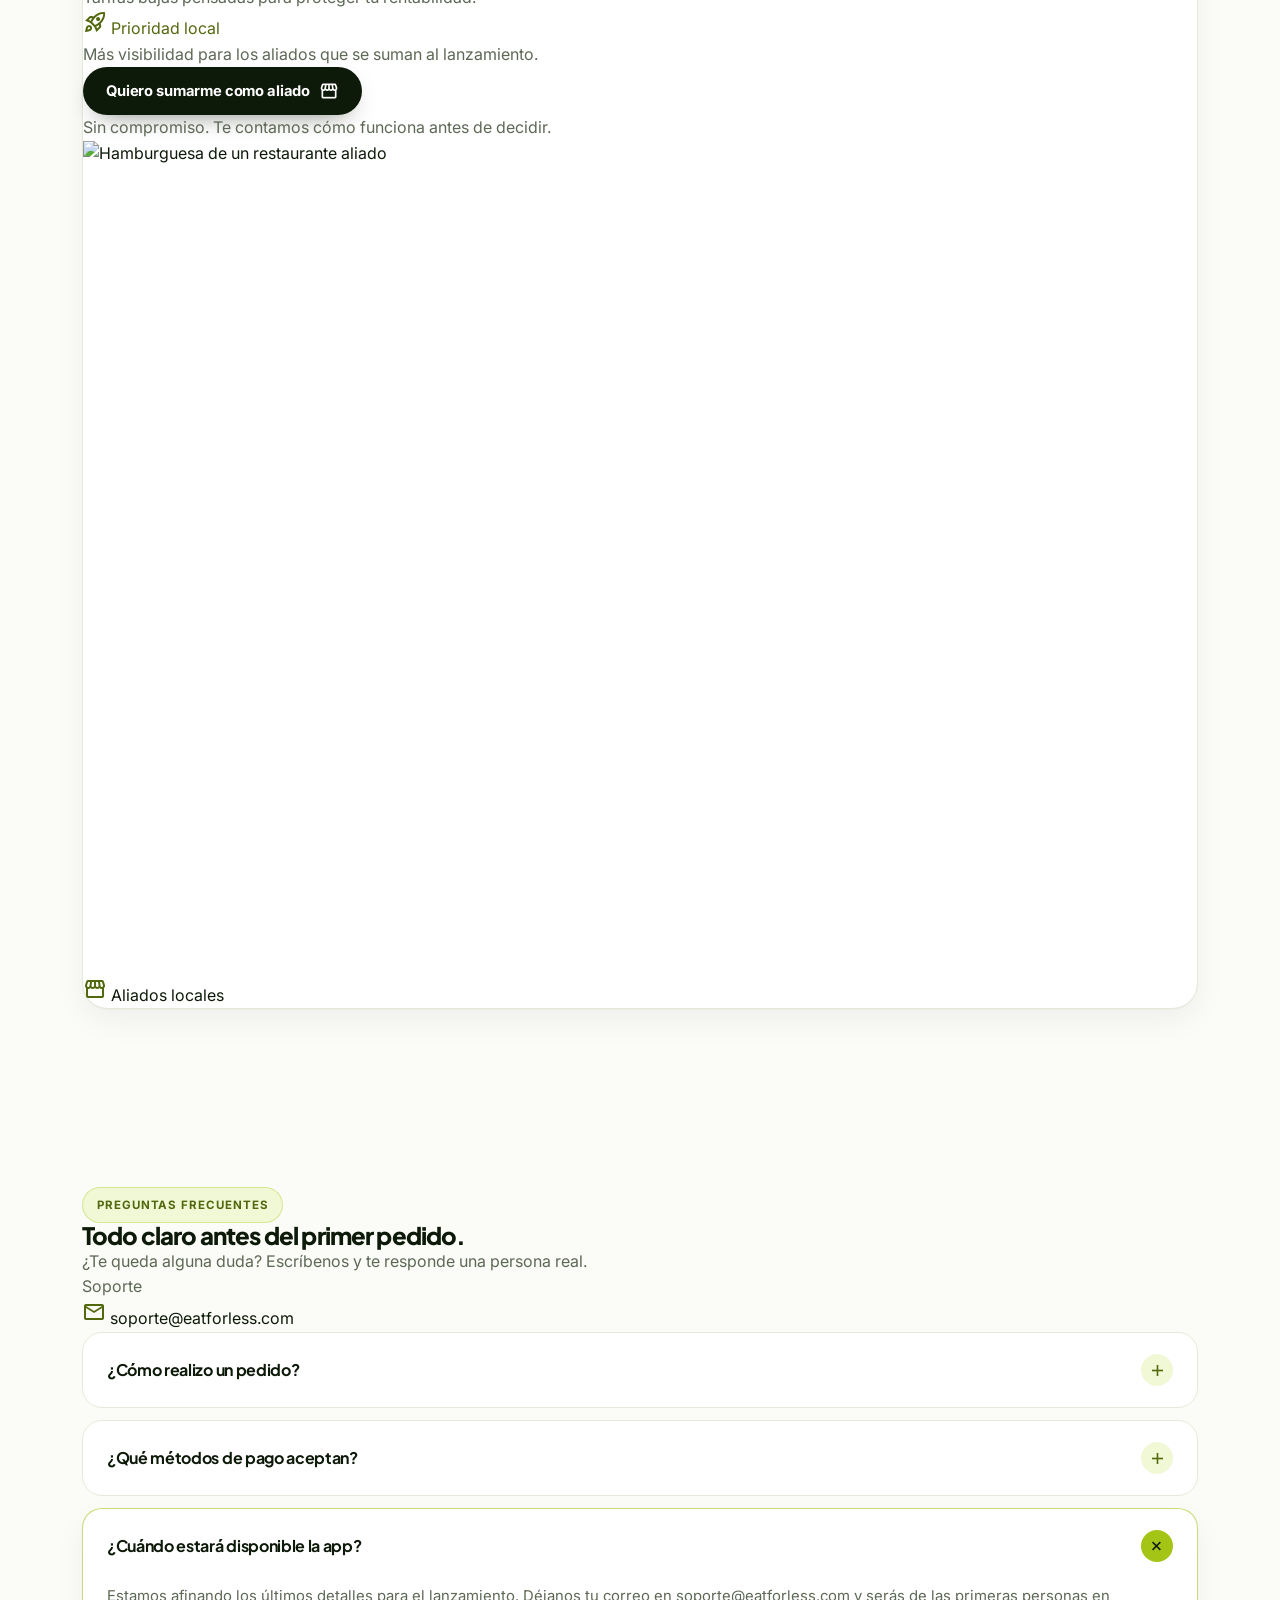
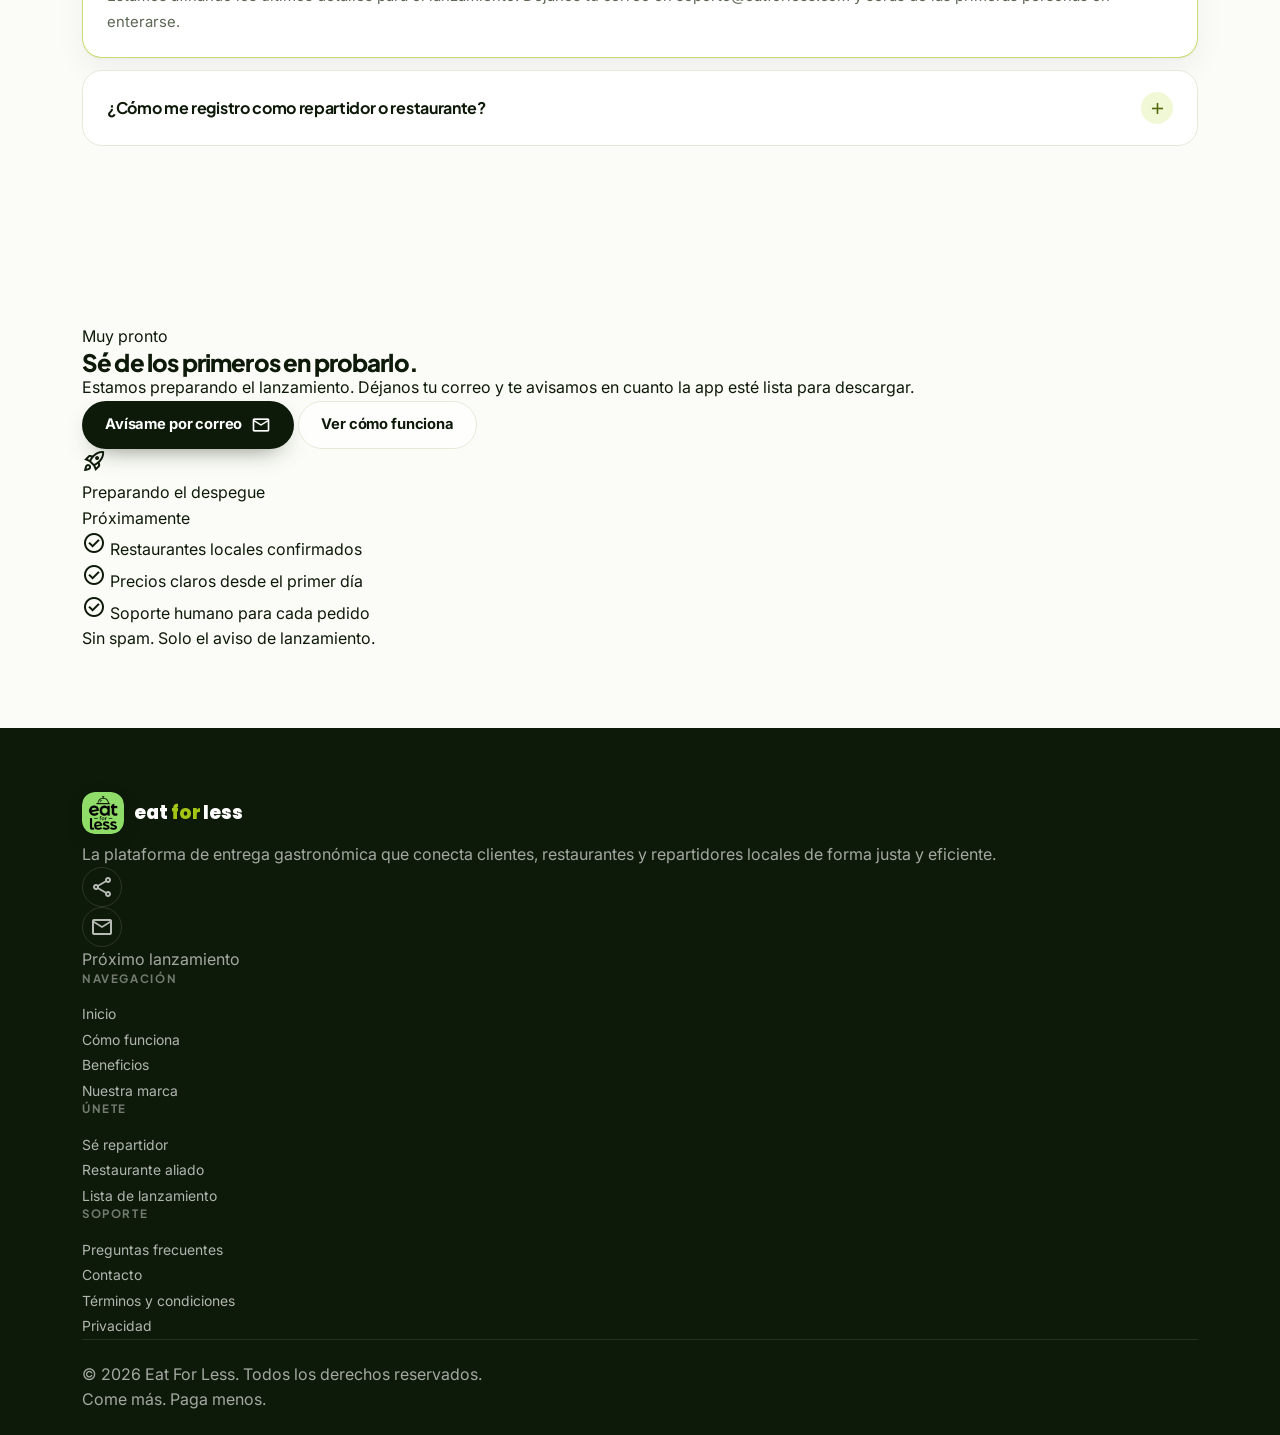
==== commit 5c874109: "Add Tailwind CSS theme configuration and legal notice page - Created a new theme.js file to define c" ====
--- a/index.html
+++ b/index.html
@@ -1,672 +1,718 @@
-<!DOCTYPE html>
-<html class="light" lang="es">
+﻿<!DOCTYPE html>
+<html lang="es">
 <head>
-    <meta charset="utf-8"/>
-    <meta name="viewport" content="width=device-width, initial-scale=1.0, maximum-scale=1.0, user-scalable=no">
-    <title>Eat For Less | Toda tu comida favorita</title>
-   <!-- Favicon (Icono de la pestaña) -->
-    <link rel="icon" type="image/x-icon" href="https://lh3.googleusercontent.com/aida-public/[base64]">
-    <script src="https://cdn.tailwindcss.com?plugins=forms,container-queries"></script>
-    <link rel="preconnect" href="https://fonts.googleapis.com">
-    <link rel="preconnect" href="https://fonts.gstatic.com" crossorigin>
-    <link href="https://fonts.googleapis.com/css2?family=Poppins:ital,wght@0,300;0,400;0,500;0,600;0,700;1,400&display=swap" rel="stylesheet"/>
-    <link href="https://fonts.googleapis.com/css2?family=Material+Symbols+Outlined:wght,FILL@100..700,0..1&amp;display=swap" rel="stylesheet"/>
-    <script id="tailwind-config">
-      tailwind.config = {
-        darkMode: "class",
-        theme: {
-          extend: {
-            "colors": {
-              "primary-container": "#6cad80",
-              "on-secondary": "#ffffff",
-              "on-primary-container": "#003f20",
-              "inverse-on-surface": "#f0f1f1",
-              "surface-container-high": "#e8e8e8",
-              "surface-bright": "#f9f9f9",
-              "on-primary-fixed": "#00210e",
-              "on-error": "#ffffff",
-              "inverse-surface": "#2f3131",
-              "primary-fixed-dim": "#93d5a5",
-              "on-tertiary-fixed": "#191c1c",
-              "background": "#f9f9f9",
-              "surface-container-low": "#f3f3f4",
-              "tertiary-fixed": "#e1e3e2",
-              "primary": "#2a6a43",
-              "on-secondary-fixed": "#131e1a",
-              "on-tertiary": "#ffffff",
-              "tertiary": "#5c5f5e",
-              "secondary-container": "#d6e2dc",
-              "on-tertiary-container": "#343737",
-              "secondary-fixed": "#d9e5df",
-              "outline-variant": "#c0c9bf",
-              "on-surface-variant": "#404941",
-              "on-primary-fixed-variant": "#0a522d",
-              "outline": "#707971",
-              "tertiary-fixed-dim": "#c4c7c6",
-              "surface-container-highest": "#e2e2e2",
-              "secondary": "#55615c",
-              "primary-fixed": "#aef2c0",
-              "on-background": "#1a1c1c",
-              "surface-container": "#eeeeee",
-              "secondary-fixed-dim": "#bdc9c3",
-              "on-secondary-fixed-variant": "#3e4945",
-              "on-primary": "#ffffff",
-              "surface-tint": "#2a6a43",
-              "surface-dim": "#dadada",
-              "surface-container-lowest": "#ffffff",
-              "on-surface": "#1a1c1c",
-              "inverse-primary": "#93d5a5",
-              "on-error-container": "#93000a",
-              "on-tertiary-fixed-variant": "#444747",
-              "surface-variant": "#e2e2e2",
-              "surface": "#f9f9f9",
-              "error": "#ba1a1a",
-              "tertiary-container": "#9da09f",
-              "error-container": "#ffdad6",
-              "on-secondary-container": "#5a6560"
-            },
-            "spacing": {
-              "unit": "8px",
-              "stack-md": "16px",
-              "stack-lg": "32px",
-              "gutter": "24px",
-              "section-gap": "80px",
-              "stack-sm": "8px",
-              "margin-mobile": "16px",
-              "margin-desktop": "40px",
-              "container-max": "1200px"
-            },
-            "fontFamily": {
-              "sans": ["Poppins", "sans-serif"],
-              "headline-xl": ["Poppins", "sans-serif"],
-              "body-sm": ["Poppins", "sans-serif"],
-              "headline-md": ["Poppins", "sans-serif"],
-              "label-sm": ["Poppins", "sans-serif"],
-              "body-lg": ["Poppins", "sans-serif"],
-              "headline-lg": ["Poppins", "sans-serif"],
-              "label-md": ["Poppins", "sans-serif"],
-              "body-md": ["Poppins", "sans-serif"]
-            }
-          }
-        }
-      }
-    </script>
-    <style>
-        * {
-            font-family: 'Poppins', sans-serif !important;
-        }
-        body {
-            font-family: 'Poppins', sans-serif !important;
-            background-color: #f9f9f9;
-            color: #1a1c1c;
-            overflow-x: hidden;
-            top: 0px !important;
-            position: static !important;
-        }
-        .material-symbols-outlined {
-            font-family: 'Material Symbols Outlined' !important;
-            font-variation-settings: 'FILL' 0, 'wght' 400, 'GRAD' 0, 'opsz' 24;
-        }
-        .glass-card {
-            background: rgba(255, 255, 255, 0.85);
-            backdrop-filter: blur(12px);
-            -webkit-backdrop-filter: blur(12px);
-        }
-        .shadow-level-1 { box-shadow: 0 4px 20px rgba(47, 58, 54, 0.05); }
-        .shadow-level-2 { box-shadow: 0 12px 32px rgba(47, 58, 54, 0.08); }
-        .shadow-level-3 { box-shadow: 0 20px 48px rgba(47, 58, 54, 0.12); }
-        
-        /* Animaciones */
-        .floating-anim {
-            animation: floating 3.5s ease-in-out infinite;
-        }
-        @keyframes floating {
-            0%, 100% { transform: translateY(0px); }
-            50% { transform: translateY(-12px); }
-        }
-
-        /* Reglas CSS para Google Translate */
-        iframe.goog-te-banner-frame,
-        .goog-te-banner-frame,
-        .skiptranslate,
-        .VIpgJd-Z3124e,
-        #goog-gt-tt {
-            display: none !important;
-            visibility: hidden !important;
-            height: 0 !important;
-            width: 0 !important;
-        }
-        font {
-            background-color: transparent !important;
-            box-shadow: none !important;
-        }
-    </style>
+  <meta charset="utf-8">
+  <meta name="viewport" content="width=device-width, initial-scale=1">
+  <title>Eat For Less | Tu comida favorita, por menos</title>
+  <meta name="description" content="Eat For Less conecta a tu comunidad con los mejores restaurantes locales, con precios justos y entregas rápidas. Próximo lanzamiento.">
+  <meta name="theme-color" content="#A4C516">
+  <meta property="og:title" content="Eat For Less | Tu comida favorita, por menos">
+  <meta property="og:description" content="Comida local, precios transparentes y entregas rápidas. Muy pronto.">
+  <meta property="og:type" content="website">
+  <meta property="og:image" content="https://images.unsplash.com/photo-1504674900247-0877df9cc836?q=80&w=1200&auto=format&fit=crop">
+  <link rel="icon" type="image/png" href="assets/favicon.png">
+
+  <script src="https://cdn.tailwindcss.com?plugins=forms,container-queries"></script>
+  <script src="assets/theme.js"></script>
+
+  <link rel="preconnect" href="https://fonts.googleapis.com">
+  <link rel="preconnect" href="https://fonts.gstatic.com" crossorigin>
+  <link href="https://fonts.googleapis.com/css2?family=Inter:wght@400;500;600;700&amp;family=Plus+Jakarta+Sans:wght@600;700;800&amp;family=Poppins:wght@700;800&amp;display=swap" rel="stylesheet">
+  <link href="https://fonts.googleapis.com/css2?family=Material+Symbols+Outlined:wght,FILL@100..700,0..1&amp;display=swap" rel="stylesheet">
+  <link rel="stylesheet" href="assets/theme.css">
+  <script>document.documentElement.classList.add('js');</script>
 </head>
-<body class="antialiased">
-
-<!-- TopAppBar -->
-<header class="w-full bg-white/95 backdrop-blur-md border-b border-surface-container-high sticky top-0 z-50 transition-all duration-300 shadow-sm relative overflow-x-clip">
-    <div class="max-w-[1200px] mx-auto flex justify-between items-center px-3 sm:px-6 py-2.5">
-        
-        <!-- Bloque Izquierdo: Logo y Marca -->
-        <a href="index.html" class="flex items-center gap-2 shrink-0 group">
-            <div class="relative overflow-hidden rounded-lg border border-black/5 p-0.5 group-hover:scale-105 transition-transform duration-200">
-                <img alt="Eat For Less Logo" class="h-8 w-8 md:h-9 md:w-9 rounded-md object-cover" src="https://lh3.googleusercontent.com/aida-public/[base64]"/>
-            </div>
-            <span class="text-lg md:text-xl font-black text-primary tracking-tight lowercase whitespace-nowrap group-hover:text-primary/90 transition-colors">
-                eat for less
+<body>
+  <a class="skip-link" href="#main">Saltar al contenido</a>
+  <div class="scroll-progress" id="scroll-progress" aria-hidden="true"></div>
+
+  <div class="announcement" id="launch-bar">
+    <div class="container announcement-inner">
+      <span class="live-dot" aria-hidden="true"></span>
+      <p><strong>Lanzamiento próximamente</strong> · <a href="#descargar">Sé de los primeros</a></p>
+      <button class="announcement-close" id="launch-close" type="button" aria-label="Cerrar aviso">
+        <span class="material-symbols-outlined" aria-hidden="true" translate="no">close</span>
+      </button>
+    </div>
+  </div>
+
+  <header class="site-header" id="site-header">
+    <div class="container header-inner">
+      <a class="brand" href="index.html" aria-label="Eat For Less, inicio">
+        <span class="brand-mark">
+          <img src="assets/logo.jpg" alt="Eat For Less" width="42" height="42">
+        </span>
+        <span class="brand-name">eat<span>for</span>less</span>
+      </a>
+
+      <nav class="nav-pill" aria-label="Navegación principal">
+        <a class="nav-link is-active" href="index.html" aria-current="page">Inicio</a>
+        <a class="nav-link" href="comoFunciona.html">Cómo funciona</a>
+        <a class="nav-link" href="Beneficios.html">Beneficios</a>
+        <a class="nav-link" href="inforepartidor.html">Repartidores</a>
+      </nav>
+
+      <div class="header-actions">
+        <a class="btn btn-lime btn-sm header-cta" href="index.html#descargar">
+          <span class="btn-label">Descargar</span>
+          <span class="material-symbols-outlined" aria-hidden="true" translate="no">download</span>
+        </a>
+        <button class="menu-btn" id="menu-btn" type="button" aria-label="Abrir menú" aria-expanded="false" aria-controls="mobile-drawer">
+          <span class="material-symbols-outlined" aria-hidden="true" translate="no">menu</span>
+        </button>
+      </div>
+    </div>
+  </header>
+
+  <div class="drawer-backdrop" id="drawer-backdrop" aria-hidden="true"></div>
+  <aside class="mobile-drawer" id="mobile-drawer" aria-hidden="true" aria-label="Menú móvil">
+    <div class="drawer-head">
+      <a class="brand" href="index.html" aria-label="Eat For Less, inicio">
+        <span class="brand-mark">
+          <img src="assets/logo.jpg" alt="" width="42" height="42">
+        </span>
+        <span class="brand-name">eat<span>for</span>less</span>
+      </a>
+      <button class="drawer-close" id="drawer-close" type="button" aria-label="Cerrar menú">
+        <span class="material-symbols-outlined" aria-hidden="true" translate="no">close</span>
+      </button>
+    </div>
+
+    <nav class="drawer-nav" aria-label="Secciones">
+      <a class="drawer-link" href="index.html" aria-current="page">Inicio <span class="material-symbols-outlined" aria-hidden="true" translate="no">arrow_outward</span></a>
+      <a class="drawer-link" href="comoFunciona.html">Cómo funciona <span class="material-symbols-outlined" aria-hidden="true" translate="no">arrow_outward</span></a>
+      <a class="drawer-link" href="Beneficios.html">Beneficios <span class="material-symbols-outlined" aria-hidden="true" translate="no">arrow_outward</span></a>
+      <a class="drawer-link" href="inforepartidor.html">Sé repartidor <span class="material-symbols-outlined" aria-hidden="true" translate="no">arrow_outward</span></a>
+    </nav>
+
+    <div class="drawer-foot">
+      <div class="drawer-note">
+        <span class="material-symbols-outlined" aria-hidden="true" translate="no">rocket_launch</span>
+        <span>Muy pronto en App Store y Google Play. Estamos afinando los últimos detalles.</span>
+      </div>
+      <a class="btn btn-lime btn-block" href="index.html#descargar">Descargar app</a>
+      <a class="btn btn-outline btn-block" href="inforepartidor.html">Quiero ser repartidor</a>
+    </div>
+  </aside>
+
+  <main id="main">
+    <!-- HERO -->
+    <section class="hero">
+      <div class="glow glow-lime" style="width: 680px; height: 680px; top: -280px; right: -180px;"></div>
+      <div class="container relative">
+        <div class="grid lg:grid-cols-[1.04fr_.96fr] gap-12 lg:gap-14 items-center">
+          <div class="hero-copy">
+            <span class="launch-pill">
+              <span class="live-dot" aria-hidden="true"></span>
+              Próximo lanzamiento
             </span>
-        </a>
-
-        <!-- Bloque Central: Navegación Principal (Escritorio) -->
-        <nav class="hidden md:flex items-center gap-1">
-            <a href="index.html" class="text-sm font-bold text-primary bg-primary/10 px-4 py-2 rounded-full whitespace-nowrap transition-all duration-200 hover:scale-105">
-                <span>Inicio</span>
+
+            <h1 class="mt-6 text-[clamp(2.65rem,6.4vw,4.65rem)] leading-[0.98]">
+              Tu comida favorita, por <span class="highlight">mucho menos</span>.
+            </h1>
+
+            <p class="mt-6 text-[1.05rem] md:text-lg text-muted max-w-[35rem] leading-relaxed">
+              Los mejores restaurantes de tu ciudad, a domicilio y sin tarifas sorpresa. Eat For Less está llegando para que pedir rico sea fácil, rápido y justo.
+            </p>
+
+            <div class="mt-8 flex flex-col sm:flex-row flex-wrap gap-3" id="descargar">
+              <button class="store-btn w-full sm:w-auto" type="button" data-store="App Store">
+                <svg viewBox="0 0 24 24" aria-hidden="true" xmlns="http://www.w3.org/2000/svg">
+                  <path d="M18.71 19.5c-.83 1.24-1.71 2.45-3.05 2.47-1.34.03-1.77-.79-3.29-.79-1.53 0-2 .77-3.27.82-1.31.05-2.3-1.32-3.14-2.53C4.25 17 2.94 12.45 4.7 9.39c.87-1.52 2.43-2.48 4.12-2.51 1.28-.02 2.5.87 3.29.87.78 0 2.26-1.07 3.81-.91.65.03 2.47.26 3.64 1.98-.09.06-2.17 1.28-2.15 3.81.03 3.02 2.65 4.03 2.68 4.04-.03.07-.42 1.44-1.38 2.83M15.97 6.32c.67-.82 1.12-1.96.99-3.1-.97.04-2.14.65-2.84 1.47-.61.71-1.15 1.87-1.01 2.98 1.09.08 2.19-.53 2.86-1.35z"/>
+                </svg>
+                <span>
+                  <small>Próximamente en</small>
+                  <strong>App Store</strong>
+                </span>
+              </button>
+
+              <button class="store-btn is-light w-full sm:w-auto" type="button" data-store="Google Play">
+                <svg viewBox="0 0 24 24" aria-hidden="true" xmlns="http://www.w3.org/2000/svg">
+                  <path d="M3 20.5v-17c0-.55.33-.92.8-.92.2 0 .38.07.55.18l12.16 8.5c.4.28.5.83.22 1.23-.06.09-.14.17-.22.22L4.35 21.24c-.17.11-.35.18-.55.18-.47 0-.8-.37-.8-.92zm14.6-7.3l2.8-1.96c.55-.38.55-1.1 0-1.48l-2.8-1.96-2.5 2.7 2.5 2.7zm-3.9-2.7L4.8 3.8l7.6 8.2 1.3-1.5zm-1.3 1.5l-7.6 8.2 8.9-6.2-1.3-2z"/>
+                </svg>
+                <span>
+                  <small>Próximamente en</small>
+                  <strong>Google Play</strong>
+                </span>
+              </button>
+            </div>
+
+            <div class="mt-8 flex flex-wrap items-center gap-x-6 gap-y-3 text-[0.82rem] font-semibold text-ink-soft">
+              <span class="inline-flex items-center gap-2">
+                <span class="material-symbols-outlined text-[18px] text-brand-deep" aria-hidden="true" translate="no">verified</span>
+                Precios transparentes
+              </span>
+              <span class="inline-flex items-center gap-2">
+                <span class="material-symbols-outlined text-[18px] text-brand-deep" aria-hidden="true" translate="no">storefront</span>
+                Comercio local
+              </span>
+              <span class="inline-flex items-center gap-2">
+                <span class="material-symbols-outlined text-[18px] text-brand-deep" aria-hidden="true" translate="no">support_agent</span>
+                Soporte real
+              </span>
+            </div>
+          </div>
+
+          <div class="hero-media relative mx-auto w-full max-w-[520px]">
+            <div class="absolute -inset-3 rounded-[38px] border border-brand/30 dots opacity-40 -z-10" aria-hidden="true"></div>
+
+            <div class="media-frame media-zoom aspect-[4/5] sm:aspect-[5/5] lg:aspect-[4/4.55]" data-tilt>
+              <video autoplay muted loop playsinline preload="metadata" data-autoplay poster="https://images.unsplash.com/photo-1504674900247-0877df9cc836?q=80&amp;w=1200&amp;auto=format&amp;fit=crop" aria-label="Comida local lista para entregar">
+                <source src="homevideo.mp4" type="video/mp4">
+                Tu navegador no soporta la reproducción de video.
+              </video>
+              <div class="absolute inset-0 bg-gradient-to-t from-ink/55 via-ink/5 to-transparent pointer-events-none" aria-hidden="true"></div>
+
+              <div class="absolute left-4 right-4 bottom-4 glass-card rounded-2xl p-4 flex items-center gap-3">
+                <span class="w-11 h-11 rounded-xl bg-ink text-brand grid place-items-center shrink-0">
+                  <span class="material-symbols-outlined text-[22px]" aria-hidden="true" translate="no">electric_moped</span>
+                </span>
+                <div class="flex-1 min-w-0">
+                  <p class="text-[0.8rem] font-bold text-ink">Tu pedido está en camino</p>
+                  <p class="text-[0.68rem] text-muted">Seguimiento en tiempo real</p>
+                  <div class="meter mt-2"><span style="width: 72%"></span></div>
+                </div>
+                <span class="text-[0.68rem] font-bold text-brand-deep shrink-0">3 min</span>
+              </div>
+            </div>
+
+            <div class="glass-card rounded-2xl px-4 py-3 absolute -left-3 sm:-left-6 top-8 hidden sm:flex items-center gap-3 animate-float">
+              <span class="w-9 h-9 rounded-full bg-brand text-ink grid place-items-center shrink-0">
+                <span class="material-symbols-outlined text-[19px]" aria-hidden="true" translate="no">savings</span>
+              </span>
+              <div>
+                <p class="text-[0.72rem] font-bold text-ink leading-tight">Precios justos</p>
+                <p class="text-[0.64rem] text-muted">Sin comisiones ocultas</p>
+              </div>
+            </div>
+
+            <div class="rounded-2xl bg-brand text-ink px-4 py-3 absolute -right-2 sm:-right-5 bottom-24 shadow-lime hidden sm:flex items-center gap-2 animate-float-slow">
+              <span class="material-symbols-outlined text-[19px]" aria-hidden="true" translate="no">location_on</span>
+              <span class="text-[0.72rem] font-extrabold">Hecho para ti</span>
+            </div>
+          </div>
+        </div>
+      </div>
+    </section>
+
+    <!-- MARQUEE -->
+    <div class="marquee" aria-hidden="true">
+      <div class="marquee-track">
+        <span class="marquee-item">Tacos</span>
+        <span class="marquee-item">Pizza</span>
+        <span class="marquee-item">Sushi</span>
+        <span class="marquee-item">Burgers</span>
+        <span class="marquee-item">Café</span>
+        <span class="marquee-item">Comida saludable</span>
+        <span class="marquee-item">Postres</span>
+        <span class="marquee-item">Cocina local</span>
+        <span class="marquee-item">Tacos</span>
+        <span class="marquee-item">Pizza</span>
+        <span class="marquee-item">Sushi</span>
+        <span class="marquee-item">Burgers</span>
+        <span class="marquee-item">Café</span>
+        <span class="marquee-item">Comida saludable</span>
+        <span class="marquee-item">Postres</span>
+        <span class="marquee-item">Cocina local</span>
+      </div>
+    </div>
+
+    <!-- FEATURES -->
+    <section class="section" id="features">
+      <div class="container">
+        <div class="max-w-2xl reveal">
+          <span class="launch-pill">Por qué Eat For Less</span>
+          <h2 class="mt-5 text-[clamp(2rem,4.2vw,3.3rem)]">Menos letra pequeña. Más comida buena.</h2>
+          <p class="mt-4 text-muted text-[1.02rem] md:text-lg leading-relaxed">
+            Diseñamos cada paso para que pedir sea claro desde el primer toque: lo que ves es lo que pagas y tu comida llega como debe llegar.
+          </p>
+        </div>
+
+        <div class="mt-12 grid grid-cols-1 md:grid-cols-3 gap-5">
+          <article class="card card-hover p-7 md:p-8 reveal">
+            <div class="flex items-start justify-between gap-4">
+              <span class="icon-badge">
+                <span class="material-symbols-outlined" aria-hidden="true" translate="no">bolt</span>
+              </span>
+              <span class="text-[0.68rem] font-bold tracking-[0.16em] text-muted">01</span>
+            </div>
+            <h3 class="mt-7 text-xl">Rápido y confiable</h3>
+            <p class="mt-3 text-[0.9rem] text-muted leading-relaxed">
+              Nuestra red de repartidores locales está pensada para que tu pedido llegue fresco, caliente y a tiempo.
+            </p>
+            <div class="mt-6 inline-flex items-center gap-2 text-[0.75rem] font-bold text-brand-deep">
+              <span class="w-1.5 h-1.5 rounded-full bg-brand" aria-hidden="true"></span>
+              Seguimiento en vivo
+            </div>
+          </article>
+
+          <article class="card card-hover p-7 md:p-8 reveal" style="--delay: 90ms">
+            <div class="flex items-start justify-between gap-4">
+              <span class="icon-badge">
+                <span class="material-symbols-outlined" aria-hidden="true" translate="no">payments</span>
+              </span>
+              <span class="text-[0.68rem] font-bold tracking-[0.16em] text-muted">02</span>
+            </div>
+            <h3 class="mt-7 text-xl">Precios transparentes</h3>
+            <p class="mt-3 text-[0.9rem] text-muted leading-relaxed">
+              Sin cargos escondidos ni sorpresas al final. Comisiones justas para ti y para los restaurantes de tu barrio.
+            </p>
+            <div class="mt-6 inline-flex items-center gap-2 text-[0.75rem] font-bold text-brand-deep">
+              <span class="w-1.5 h-1.5 rounded-full bg-brand" aria-hidden="true"></span>
+              Lo que ves, pagas
+            </div>
+          </article>
+
+          <article class="card card-hover p-7 md:p-8 reveal" style="--delay: 180ms">
+            <div class="flex items-start justify-between gap-4">
+              <span class="icon-badge">
+                <span class="material-symbols-outlined" aria-hidden="true" translate="no">support_agent</span>
+              </span>
+              <span class="text-[0.68rem] font-bold tracking-[0.16em] text-muted">03</span>
+            </div>
+            <h3 class="mt-7 text-xl">Soporte que responde</h3>
+            <p class="mt-3 text-[0.9rem] text-muted leading-relaxed">
+              Personas reales detrás de cada mensaje. Si algo pasa con tu pedido, lo resolvemos contigo, no contra ti.
+            </p>
+            <div class="mt-6 inline-flex items-center gap-2 text-[0.75rem] font-bold text-brand-deep">
+              <span class="w-1.5 h-1.5 rounded-full bg-brand" aria-hidden="true"></span>
+              Atención humana
+            </div>
+          </article>
+        </div>
+
+        <div class="mt-8 reveal">
+          <a class="btn btn-outline" href="Beneficios.html">
+            Ver todos los beneficios
+            <span class="material-symbols-outlined arrow" aria-hidden="true" translate="no">arrow_forward</span>
+          </a>
+        </div>
+      </div>
+    </section>
+
+    <!-- STEPS PREVIEW -->
+    <section class="section-tight bg-white border-y border-line" id="como-funciona">
+      <div class="container">
+        <div class="flex flex-col md:flex-row md:items-end md:justify-between gap-6">
+          <div class="max-w-xl reveal">
+            <span class="launch-pill">Así de fácil</span>
+            <h2 class="mt-5 text-[clamp(2rem,4vw,3rem)]">Tres pasos. Cero complicaciones.</h2>
+            <p class="mt-4 text-muted">De tu antojo a tu puerta, sin laberintos.</p>
+          </div>
+          <a class="btn btn-dark shrink-0 reveal" href="comoFunciona.html">
+            Ver el proceso completo
+            <span class="material-symbols-outlined arrow" aria-hidden="true" translate="no">arrow_forward</span>
+          </a>
+        </div>
+
+        <div class="mt-12 grid md:grid-cols-3 gap-5">
+          <div class="relative reveal">
+            <div class="step-line hidden md:block" aria-hidden="true"></div>
+            <div class="card p-7 relative z-10 h-full">
+              <div class="flex items-center justify-between">
+                <span class="step-number">1</span>
+                <span class="text-[0.68rem] font-bold tracking-[0.16em] text-muted">DESCARGA</span>
+              </div>
+              <h3 class="mt-6 text-xl">Baja la app</h3>
+              <p class="mt-3 text-[0.9rem] text-muted leading-relaxed">Disponible muy pronto para iOS y Android. Crea tu cuenta en segundos.</p>
+            </div>
+          </div>
+
+          <div class="relative reveal" style="--delay: 90ms">
+            <div class="step-line hidden md:block" aria-hidden="true"></div>
+            <div class="card p-7 relative z-10 h-full">
+              <div class="flex items-center justify-between">
+                <span class="step-number">2</span>
+                <span class="text-[0.68rem] font-bold tracking-[0.16em] text-muted">ELIGE</span>
+              </div>
+              <h3 class="mt-6 text-xl">Encuentra tu antojo</h3>
+              <p class="mt-3 text-[0.9rem] text-muted leading-relaxed">Explora restaurantes locales, compara precios y arma tu pedido en un par de toques.</p>
+            </div>
+          </div>
+
+          <div class="relative reveal" style="--delay: 180ms">
+            <div class="card p-7 relative z-10 h-full">
+              <div class="flex items-center justify-between">
+                <span class="step-number">3</span>
+                <span class="text-[0.68rem] font-bold tracking-[0.16em] text-muted">DISFRUTA</span>
+              </div>
+              <h3 class="mt-6 text-xl">Recibe y disfruta</h3>
+              <p class="mt-3 text-[0.9rem] text-muted leading-relaxed">Sigue tu pedido en tiempo real y recíbelo caliente, sin tarifas de último minuto.</p>
+            </div>
+          </div>
+        </div>
+      </div>
+    </section>
+
+    <!-- DRIVER -->
+    <section class="section" id="repartidores">
+      <div class="container grid lg:grid-cols-2 gap-12 lg:gap-16 items-center">
+        <div class="relative order-2 lg:order-1 reveal reveal-left">
+          <div class="media-frame media-zoom aspect-[4/3]">
+            <img src="https://i.postimg.cc/Y0wjYg35/pexels-mike-jones-9461606.jpg" alt="Repartidor de Eat For Less listo para salir a entregar" width="1200" height="900" loading="lazy" decoding="async">
+          </div>
+          <div class="glass-card rounded-2xl p-4 absolute -right-3 sm:-right-6 -bottom-5 w-[220px] shadow-lift">
+            <div class="flex items-center gap-3">
+              <span class="w-10 h-10 rounded-xl bg-brand text-ink grid place-items-center shrink-0">
+                <span class="material-symbols-outlined text-[21px]" aria-hidden="true" translate="no">account_balance_wallet</span>
+              </span>
+              <div>
+                <p class="text-[0.72rem] font-bold text-ink leading-tight">Pagos semanales</p>
+                <p class="text-[0.64rem] text-muted">Directo a tu cuenta</p>
+              </div>
+            </div>
+            <div class="mt-3 flex items-center gap-2 text-[0.66rem] font-semibold text-brand-deep">
+              <span class="material-symbols-outlined text-[16px]" aria-hidden="true" translate="no">schedule</span>
+              Tú eliges tus horarios
+            </div>
+          </div>
+        </div>
+
+        <div class="order-1 lg:order-2 reveal reveal-right">
+          <span class="launch-pill">Sé repartidor</span>
+          <h2 class="mt-5 text-[clamp(2rem,4.2vw,3.2rem)]">Tu ruta. Tus reglas. Tus ingresos.</h2>
+          <p class="mt-4 text-muted text-[1.02rem] leading-relaxed">
+            Conduce cuando quieras y gana lo que necesites. En Eat For Less no tienes jefes ni turnos obligatorios: tienes una app que trabaja para ti.
+          </p>
+
+          <ul class="mt-7 space-y-4">
+            <li class="flex items-start gap-3">
+              <span class="w-6 h-6 rounded-full bg-brand/20 text-brand-deep grid place-items-center shrink-0 mt-0.5">
+                <span class="material-symbols-outlined text-[16px]" aria-hidden="true" translate="no">check</span>
+              </span>
+              <span class="text-[0.92rem] font-medium">Horarios 100% flexibles, sin mínimos.</span>
+            </li>
+            <li class="flex items-start gap-3">
+              <span class="w-6 h-6 rounded-full bg-brand/20 text-brand-deep grid place-items-center shrink-0 mt-0.5">
+                <span class="material-symbols-outlined text-[16px]" aria-hidden="true" translate="no">check</span>
+              </span>
+              <span class="text-[0.92rem] font-medium">Pagos rápidos y transparentes cada semana.</span>
+            </li>
+            <li class="flex items-start gap-3">
+              <span class="w-6 h-6 rounded-full bg-brand/20 text-brand-deep grid place-items-center shrink-0 mt-0.5">
+                <span class="material-symbols-outlined text-[16px]" aria-hidden="true" translate="no">check</span>
+              </span>
+              <span class="text-[0.92rem] font-medium">Registro en línea, sin papeleo interminable.</span>
+            </li>
+          </ul>
+
+          <div class="mt-8 flex flex-col sm:flex-row items-start sm:items-center gap-4">
+            <a class="btn btn-dark" href="inforepartidor.html">
+              Quiero ser repartidor
+              <span class="material-symbols-outlined arrow" aria-hidden="true" translate="no">arrow_forward</span>
             </a>
-            <a href="comoFunciona.html" class="text-sm font-medium text-on-surface-variant hover:text-primary hover:bg-black/5 px-4 py-2 rounded-full transition-all duration-200 whitespace-nowrap hover:scale-105">
-                <span>¿Cómo funciona?</span>
+            <span class="text-[0.75rem] font-semibold text-muted inline-flex items-center gap-2">
+              <span class="material-symbols-outlined text-[18px] text-brand-deep" aria-hidden="true" translate="no">bolt</span>
+              Empieza en minutos
+            </span>
+          </div>
+        </div>
+      </div>
+    </section>
+
+    <!-- STORY / DARK BANNER -->
+    <section class="section-tight">
+      <div class="container">
+        <div class="section-dark rounded-[36px] p-7 sm:p-10 md:p-14 reveal">
+          <div class="glow glow-lime" style="width: 420px; height: 420px; top: -200px; right: -100px;"></div>
+          <div class="glow" style="width: 380px; height: 380px; bottom: -220px; left: -120px; background: rgba(255,255,255,.08);" aria-hidden="true"></div>
+
+          <div class="grid lg:grid-cols-12 gap-10 items-center relative">
+            <div class="lg:col-span-7">
+              <span class="inline-flex items-center gap-2 rounded-full border border-white/15 bg-white/5 px-4 py-1.5 text-[0.68rem] font-bold uppercase tracking-[0.16em] text-brand">
+                Nuestra historia
+              </span>
+              <h2 class="mt-6 text-[clamp(2rem,4vw,3.3rem)]">Diseñado para transformar el delivery local.</h2>
+              <p class="mt-5 text-[0.98rem] md:text-lg leading-relaxed text-white/70 max-w-2xl">
+                Eat For Less nació con una idea simple: conectar a la comunidad con sus restaurantes favoritos sin comisiones que inflen el precio. Traemos transparencia, velocidad y tarifas justas para clientes y comercios locales.
+              </p>
+              <div class="mt-7 flex flex-wrap gap-3">
+                <span class="inline-flex items-center gap-2 rounded-xl border border-white/12 bg-white/5 px-4 py-2.5 text-[0.75rem] font-semibold text-white/85">
+                  <span class="material-symbols-outlined text-[18px] text-brand" aria-hidden="true" translate="no">verified</span>
+                  Precios justos garantizados
+                </span>
+                <span class="inline-flex items-center gap-2 rounded-xl border border-white/12 bg-white/5 px-4 py-2.5 text-[0.75rem] font-semibold text-white/85">
+                  <span class="material-symbols-outlined text-[18px] text-brand" aria-hidden="true" translate="no">storefront</span>
+                  Apoyo al comercio local
+                </span>
+              </div>
+            </div>
+
+            <div class="lg:col-span-5">
+              <div class="rounded-3xl border border-white/12 bg-white/[0.06] p-6 md:p-7 backdrop-blur-md">
+                <div class="flex items-center gap-4">
+                  <span class="w-12 h-12 rounded-2xl bg-brand text-ink grid place-items-center shrink-0">
+                    <span class="material-symbols-outlined text-[24px]" aria-hidden="true" translate="no">favorite</span>
+                  </span>
+                  <div>
+                    <p class="text-sm font-bold text-white">Compromiso con la calidad</p>
+                    <p class="text-[0.72rem] text-white/55">Servicio diseñado para la comunidad</p>
+                  </div>
+                </div>
+                <div class="my-6 h-px bg-white/10"></div>
+                <p class="text-[0.92rem] leading-relaxed text-white/75 italic">
+                  "Queremos que disfrutar de tu comida favorita sea parte de todos los días, no un lujo ocasional."
+                </p>
+                <p class="mt-4 text-[0.7rem] font-bold uppercase tracking-[0.14em] text-brand">Equipo Eat For Less</p>
+              </div>
+            </div>
+          </div>
+        </div>
+      </div>
+    </section>
+
+    <!-- RESTAURANTS -->
+    <section class="section-tight" id="restaurantes">
+      <div class="container">
+        <div class="card overflow-hidden grid lg:grid-cols-2 reveal">
+          <div class="p-7 sm:p-9 lg:p-12 order-2 lg:order-1 flex flex-col justify-center">
+            <span class="launch-pill w-fit">Asóciate con nosotros</span>
+            <h2 class="mt-5 text-[clamp(1.9rem,3.6vw,2.8rem)]">Impulsa tu restaurante al siguiente nivel.</h2>
+            <p class="mt-4 text-muted text-[0.95rem] leading-relaxed">
+              Prepara tu negocio para conectar con miles de clientes. Diseñamos un modelo enfocado en apoyar al comercio local, con tarifas claras y comisiones competitivas para cuidar tus márgenes.
+            </p>
+
+            <div class="mt-7 grid sm:grid-cols-2 gap-3">
+              <div class="rounded-2xl border border-line bg-surface-2 p-4">
+                <div class="flex items-center gap-2 text-brand-deep font-extrabold text-lg">
+                  <span class="material-symbols-outlined text-[20px]" aria-hidden="true" translate="no">percent</span>
+                  Comisiones justas
+                </div>
+                <p class="mt-2 text-[0.78rem] text-muted leading-relaxed">Tarifas bajas pensadas para proteger tu rentabilidad.</p>
+              </div>
+              <div class="rounded-2xl border border-line bg-surface-2 p-4">
+                <div class="flex items-center gap-2 text-brand-deep font-extrabold text-lg">
+                  <span class="material-symbols-outlined text-[20px]" aria-hidden="true" translate="no">rocket_launch</span>
+                  Prioridad local
+                </div>
+                <p class="mt-2 text-[0.78rem] text-muted leading-relaxed">Más visibilidad para los aliados que se suman al lanzamiento.</p>
+              </div>
+            </div>
+
+            <div class="mt-7">
+              <a class="btn btn-dark" href="mailto:soporte@eatforless.com?subject=Interes%20en%20sumarme%20como%20Restaurante%20Aliado">
+                Quiero sumarme como aliado
+                <span class="material-symbols-outlined arrow" aria-hidden="true" translate="no">storefront</span>
+              </a>
+            </div>
+            <p class="mt-3 text-[0.72rem] text-muted">Sin compromiso. Te contamos cómo funciona antes de decidir.</p>
+          </div>
+
+          <div class="relative order-1 lg:order-2 min-h-[300px] sm:min-h-[380px] lg:min-h-full media-zoom">
+            <img src="https://images.unsplash.com/photo-1568901346375-23c9450c58cd?q=80&amp;w=1200&amp;auto=format&amp;fit=crop" alt="Hamburguesa de un restaurante aliado" class="absolute inset-0 w-full h-full object-cover" width="1200" height="900" loading="lazy" decoding="async">
+            <div class="absolute inset-0 bg-gradient-to-t from-ink/45 via-transparent to-transparent" aria-hidden="true"></div>
+            <span class="absolute left-5 bottom-5 inline-flex items-center gap-2 rounded-full bg-white/90 backdrop-blur px-4 py-2 text-[0.72rem] font-bold text-ink">
+              <span class="material-symbols-outlined text-[17px] text-brand-deep" aria-hidden="true" translate="no">storefront</span>
+              Aliados locales
+            </span>
+          </div>
+        </div>
+      </div>
+    </section>
+
+    <!-- FAQ -->
+    <section class="section bg-white border-y border-line" id="faq">
+      <div class="container grid lg:grid-cols-[0.82fr_1.18fr] gap-10 lg:gap-16">
+        <div class="reveal">
+          <span class="launch-pill">Preguntas frecuentes</span>
+          <h2 class="mt-5 text-[clamp(2rem,4vw,3rem)]">Todo claro antes del primer pedido.</h2>
+          <p class="mt-4 text-muted text-[0.95rem] leading-relaxed">¿Te queda alguna duda? Escríbenos y te responde una persona real.</p>
+
+          <div class="mt-7 rounded-2xl border border-line bg-surface p-5">
+            <p class="text-[0.72rem] font-bold uppercase tracking-[0.14em] text-muted">Soporte</p>
+            <a class="mt-2 inline-flex items-center gap-2 font-bold text-ink hover:text-brand-deep transition-colors" href="mailto:soporte@eatforless.com">
+              <span class="material-symbols-outlined text-[19px] text-brand-deep" aria-hidden="true" translate="no">mail</span>
+              soporte@eatforless.com
             </a>
-            <a href="beneficios.html" class="text-sm font-medium text-on-surface-variant hover:text-primary hover:bg-black/5 px-4 py-2 rounded-full transition-all duration-200 whitespace-nowrap hover:scale-105">
-                <span>Beneficios</span>
+          </div>
+        </div>
+
+        <div class="accordion reveal" data-accordion-group>
+          <div class="accordion-item" data-accordion>
+            <button class="accordion-trigger" type="button" aria-expanded="false" aria-controls="faq-1">
+              ¿Cómo realizo un pedido?
+              <span class="accordion-icon" aria-hidden="true"><span class="material-symbols-outlined" translate="no">add</span></span>
+            </button>
+            <div class="accordion-panel" id="faq-1" hidden>
+              <div>
+                <p class="accordion-content">Descarga la app, regístrate con tu correo o teléfono, elige tu restaurante favorito, añade los platillos al carrito y selecciona tu método de pago. En minutos tendrás tu pedido en camino.</p>
+              </div>
+            </div>
+          </div>
+
+          <div class="accordion-item" data-accordion>
+            <button class="accordion-trigger" type="button" aria-expanded="false" aria-controls="faq-2">
+              ¿Qué métodos de pago aceptan?
+              <span class="accordion-icon" aria-hidden="true"><span class="material-symbols-outlined" translate="no">add</span></span>
+            </button>
+            <div class="accordion-panel" id="faq-2" hidden>
+              <div>
+                <p class="accordion-content">Aceptamos tarjetas de crédito y débito (Visa y Mastercard) directamente desde la aplicación. Los métodos adicionales se irán habilitando después del lanzamiento.</p>
+              </div>
+            </div>
+          </div>
+
+          <div class="accordion-item is-open" data-accordion>
+            <button class="accordion-trigger" type="button" aria-expanded="true" aria-controls="faq-3">
+              ¿Cuándo estará disponible la app?
+              <span class="accordion-icon" aria-hidden="true"><span class="material-symbols-outlined" translate="no">add</span></span>
+            </button>
+            <div class="accordion-panel" id="faq-3">
+              <div>
+                <p class="accordion-content">Estamos afinando los últimos detalles para el lanzamiento. Déjanos tu correo en soporte@eatforless.com y serás de las primeras personas en enterarse.</p>
+              </div>
+            </div>
+          </div>
+
+          <div class="accordion-item" data-accordion>
+            <button class="accordion-trigger" type="button" aria-expanded="false" aria-controls="faq-4">
+              ¿Cómo me registro como repartidor o restaurante?
+              <span class="accordion-icon" aria-hidden="true"><span class="material-symbols-outlined" translate="no">add</span></span>
+            </button>
+            <div class="accordion-panel" id="faq-4" hidden>
+              <div>
+                <p class="accordion-content">Los registros se hacen desde las apps de Eat For Less Repartidor y Eat For Less Comercios. Crea tu cuenta, completa la verificación y empieza. Si tienes dudas, escríbenos a soporte@eatforless.com.</p>
+              </div>
+            </div>
+          </div>
+        </div>
+      </div>
+    </section>
+
+    <!-- FINAL CTA -->
+    <section class="section-tight">
+      <div class="container">
+        <div class="relative overflow-hidden rounded-[36px] bg-brand p-7 sm:p-10 md:p-14 reveal">
+          <div class="absolute -right-16 -top-20 w-72 h-72 rounded-full bg-white/20 blur-2xl pointer-events-none" aria-hidden="true"></div>
+          <div class="absolute -left-14 -bottom-24 w-80 h-80 rounded-full bg-ink/10 blur-2xl pointer-events-none" aria-hidden="true"></div>
+
+          <div class="grid lg:grid-cols-2 gap-10 items-center relative">
+            <div>
+              <span class="inline-flex items-center gap-2 rounded-full bg-ink/10 px-4 py-1.5 text-[0.68rem] font-bold uppercase tracking-[0.16em] text-ink">
+                <span class="live-dot" aria-hidden="true"></span>
+                Muy pronto
+              </span>
+              <h2 class="mt-5 text-[clamp(2.1rem,4.6vw,3.6rem)] text-ink">Sé de los primeros en probarlo.</h2>
+              <p class="mt-4 max-w-lg text-[0.98rem] leading-relaxed text-ink/70">
+                Estamos preparando el lanzamiento. Déjanos tu correo y te avisamos en cuanto la app esté lista para descargar.
+              </p>
+              <div class="mt-7 flex flex-col sm:flex-row gap-3">
+                <a class="btn btn-dark" href="mailto:soporte@eatforless.com?subject=Quiero%20ser%20de%20los%20primeros%20en%20probar%20Eat%20For%20Less">
+                  Avísame por correo
+                  <span class="material-symbols-outlined arrow" aria-hidden="true" translate="no">mail</span>
+                </a>
+                <a class="btn btn-outline" href="comoFunciona.html">Ver cómo funciona</a>
+              </div>
+            </div>
+
+            <div class="rounded-3xl bg-ink p-6 md:p-7 text-white shadow-lg">
+              <div class="flex items-center gap-3">
+                <span class="w-11 h-11 rounded-2xl bg-brand text-ink grid place-items-center shrink-0">
+                  <span class="material-symbols-outlined text-[22px]" aria-hidden="true" translate="no">rocket_launch</span>
+                </span>
+                <div>
+                  <p class="text-sm font-bold">Preparando el despegue</p>
+                  <p class="text-[0.7rem] text-white/55">Próximamente</p>
+                </div>
+              </div>
+              <div class="mt-6 space-y-3">
+                <div class="flex items-center gap-3 text-[0.82rem] text-white/75">
+                  <span class="material-symbols-outlined text-[18px] text-brand" aria-hidden="true" translate="no">check_circle</span>
+                  Restaurantes locales confirmados
+                </div>
+                <div class="flex items-center gap-3 text-[0.82rem] text-white/75">
+                  <span class="material-symbols-outlined text-[18px] text-brand" aria-hidden="true" translate="no">check_circle</span>
+                  Precios claros desde el primer día
+                </div>
+                <div class="flex items-center gap-3 text-[0.82rem] text-white/75">
+                  <span class="material-symbols-outlined text-[18px] text-brand" aria-hidden="true" translate="no">check_circle</span>
+                  Soporte humano para cada pedido
+                </div>
+              </div>
+              <div class="mt-6 h-px bg-white/10"></div>
+              <p class="mt-4 text-[0.72rem] text-white/45">Sin spam. Solo el aviso de lanzamiento.</p>
+            </div>
+          </div>
+        </div>
+      </div>
+    </section>
+  </main>
+
+  <footer class="site-footer">
+    <div class="container">
+      <div class="grid grid-cols-1 md:grid-cols-12 gap-10 pb-14">
+        <div class="md:col-span-5 footer-brand">
+          <a class="brand" href="index.html" aria-label="Eat For Less, inicio">
+            <span class="brand-mark">
+              <img src="assets/logo.jpg" alt="" width="42" height="42">
+            </span>
+            <span class="brand-name">eat<span>for</span>less</span>
+          </a>
+          <p class="mt-4 max-w-sm text-[0.85rem] leading-relaxed text-white/55">
+            La plataforma de entrega gastronómica que conecta clientes, restaurantes y repartidores locales de forma justa y eficiente.
+          </p>
+          <div class="mt-6 flex items-center gap-2.5">
+            <button class="footer-social" type="button" data-share aria-label="Compartir Eat For Less">
+              <span class="material-symbols-outlined text-[18px]" aria-hidden="true" translate="no">share</span>
+            </button>
+            <a class="footer-social" href="mailto:soporte@eatforless.com" aria-label="Escribir a Eat For Less">
+              <span class="material-symbols-outlined text-[18px]" aria-hidden="true" translate="no">mail</span>
             </a>
-        </nav>
-
-        <!-- Bloque Derecho: Acciones -->
-        <div class="flex items-center gap-1.5 sm:gap-2 shrink-0">
-            <!-- Botón Descargar (Escritorio / Tablet) -->
-            <a href="#descargar" class="hidden sm:flex bg-primary hover:bg-primary/90 text-white text-xs md:text-sm font-semibold px-3.5 md:px-4 py-1.5 md:py-2 rounded-full transition-all duration-200 hover:scale-105 items-center gap-1 whitespace-nowrap shrink-0 shadow-sm">
-                <span>Descargar</span>
-                <span class="material-symbols-outlined text-base notranslate" translate="no">download</span>
-            </a>
-
-            <!-- Botón Hamburguesa Móvil -->
-            <details class="md:hidden relative group">
-                <summary class="text-primary hover:bg-black/5 p-1.5 rounded-full transition-transform duration-200 active:scale-95 flex items-center justify-center shrink-0 cursor-pointer list-none [&::-webkit-details-marker]:hidden select-none">
-                    <span class="material-symbols-outlined text-2xl select-none notranslate" translate="no">menu</span>
-                </summary>
-                
-                <!-- Menú Desplegable Móvil -->
-                <div class="fixed top-[58px] left-0 w-full bg-white border-b border-surface-container-high shadow-lg px-5 py-3.5 space-y-2 z-50">
-                    <a href="index.html" class="block text-sm font-semibold text-primary bg-primary/10 px-3.5 py-2 rounded-lg">
-                        <span>Inicio</span>
-                    </a>
-                    <a href="comoFunciona.html" class="block text-sm font-medium text-on-surface-variant hover:text-primary hover:bg-black/5 px-3.5 py-2 rounded-lg transition-colors">
-                        <span>¿Cómo funciona?</span>
-                    </a>
-                    <a href="beneficios.html" class="block text-sm font-medium text-on-surface-variant hover:text-primary hover:bg-black/5 px-3.5 py-2 rounded-lg transition-colors">
-                        <span>Beneficios</span>
-                    </a>
-                    
-                    <div class="pt-2 border-t border-surface-container-high flex flex-col gap-2">
-                        <a href="inforepartidor.html" class="block text-sm font-medium text-on-surface-variant hover:text-primary hover:bg-black/5 px-3.5 py-2 rounded-lg transition-colors">
-                            <span>Sé un Repartidor</span>
-                        </a>
-                        
-                        <!-- Botón Descargar App (Ajustado para Móvil) -->
-                        <a href="#descargar" class="sm:hidden flex items-center justify-center gap-1 bg-primary text-white text-xs font-semibold px-3 py-2 rounded-lg text-center shadow-sm w-full transition-transform active:scale-95">
-                            <span>Descargar App</span>
-                            <span class="material-symbols-outlined text-sm notranslate" translate="no">download</span>
-                        </a>
-                    </div>
-                </div>
-            </details>
-        </div>
+          </div>
+          <span class="mt-6 inline-flex items-center gap-2 rounded-full border border-white/10 bg-white/5 px-3.5 py-1.5 text-[0.68rem] font-semibold text-white/60">
+            <span class="live-dot" aria-hidden="true"></span>
+            Próximo lanzamiento
+          </span>
+        </div>
+
+        <div class="md:col-span-7 grid grid-cols-2 sm:grid-cols-3 gap-8">
+          <div>
+            <h2 class="footer-title">Navegación</h2>
+            <ul class="space-y-3">
+              <li><a class="footer-link" href="index.html">Inicio</a></li>
+              <li><a class="footer-link" href="comoFunciona.html">Cómo funciona</a></li>
+              <li><a class="footer-link" href="Beneficios.html">Beneficios</a></li>
+              <li><a class="footer-link" href="marca.html">Nuestra marca</a></li>
+            </ul>
+          </div>
+
+          <div>
+            <h2 class="footer-title">Únete</h2>
+            <ul class="space-y-3">
+              <li><a class="footer-link" href="inforepartidor.html">Sé repartidor</a></li>
+              <li><a class="footer-link" href="index.html#restaurantes">Restaurante aliado</a></li>
+              <li><a class="footer-link" href="mailto:soporte@eatforless.com?subject=Quiero%20ser%20de%20los%20primeros">Lista de lanzamiento</a></li>
+            </ul>
+          </div>
+
+          <div class="col-span-2 sm:col-span-1">
+            <h2 class="footer-title">Soporte</h2>
+            <ul class="space-y-3">
+              <li><a class="footer-link" href="index.html#faq">Preguntas frecuentes</a></li>
+              <li><a class="footer-link" href="mailto:soporte@eatforless.com">Contacto</a></li>
+              <li><a class="footer-link" href="legal.html#terminos">Términos y condiciones</a></li>
+              <li><a class="footer-link" href="legal.html#privacidad">Privacidad</a></li>
+            </ul>
+          </div>
+        </div>
+      </div>
+
+      <div class="footer-bottom flex flex-col sm:flex-row items-center justify-between gap-3 text-center sm:text-left">
+        <p class="text-[0.72rem] text-white/40">© <span data-year>2026</span> Eat For Less. Todos los derechos reservados.</p>
+        <p class="text-[0.68rem] font-bold uppercase tracking-[0.16em] text-brand">Come más. Paga menos.</p>
+      </div>
     </div>
-</header>
-
-<script>
-  // Cerrar menú al hacer clic fuera
-  document.addEventListener('click', (e) => {
-    if (!e.target.closest('details')) {
-      document.querySelectorAll('details').forEach(d => d.removeAttribute('open'));
-    }
-  });
-</script>
-
-<main>
-    <!-- Hero Section -->
-    <section class="relative min-h-[85vh] flex items-center overflow-hidden py-12 md:py-20">
-        <div class="container mx-auto px-margin-mobile md:px-margin-desktop grid grid-cols-1 md:grid-cols-2 gap-12 items-center relative z-10">
-            <div class="space-y-8">
-                <div class="inline-flex items-center gap-2 px-4 py-2 rounded-full bg-secondary-container text-on-secondary-container font-label-md text-label-md">
-                    <span class="material-symbols-outlined text-[18px]">verified</span>
-                    <span>Lo mejor de tu ciudad</span>
-                </div>
-                <h1 class="font-headline-xl text-4xl md:text-6xl font-bold text-on-background leading-tight">
-                    Olvídate de cocinar: tus restaurantes favoritos a domicilio
-                </h1>
-                <p class="font-body-lg text-body-lg text-on-surface-variant max-w-lg">
-                    Descarga la app de Eat For Less y disfruta de entregas rápidas, precios increíbles y la mejor selección local.
-                </p>
-                <div class="flex flex-col sm:flex-row gap-4" id="descargar">
-                    <a class="flex items-center justify-center gap-3 bg-[#6cad80] text-white px-8 py-4 rounded-[16px] shadow-level-2 hover:shadow-level-3 hover:-translate-y-1 transition-all active:scale-95 group" href="#">
-                        <span class="material-symbols-outlined" style="font-variation-settings: 'FILL' 1;">apps</span>
-                        <div class="text-left">
-                            <p class="text-[10px] uppercase leading-none opacity-80">Proximamente en</p>
-                            <p class="text-lg font-bold leading-none">App Store</p>
-                        </div>
-                    </a>
-                    <a class="flex items-center justify-center gap-3 bg-[#F5F7F6] text-[#2F3A36] px-8 py-4 rounded-[16px] shadow-level-1 hover:shadow-level-2 hover:-translate-y-1 transition-all active:scale-95 group border-2 border-transparent hover:border-[#6cad80]" href="#">
-                        <span class="material-symbols-outlined">play_arrow</span>
-                        <div class="text-left">
-                            <p class="text-[10px] uppercase leading-none opacity-80">Proximamente en</p>
-                            <p class="text-lg font-bold leading-none">Google Play</p>
-                        </div>
-                    </a>
-                </div>
-            </div>
-            
-            <div class="relative flex justify-center items-center">
-                <div class="w-full h-[450px] md:h-[550px] rounded-[48px] overflow-hidden shadow-level-3 rotate-1 md:rotate-2 relative">
-                    <video autoplay loop muted playsinline class="w-full h-full object-cover">
-                        <source src="homevideo.mp4" type="video/mp4"/>
-                        Tu navegador no soporta la reproducción de video.
-                    </video>
-                    <div class="absolute bottom-6 left-6 glass-card p-6 rounded-[24px] shadow-level-2 max-w-[240px] floating-anim border border-white/40">
-                        <div class="flex items-center gap-4 mb-3">
-                            <div class="w-12 h-12 rounded-full bg-primary flex items-center justify-center text-white shrink-0 shadow-md">
-                                <span class="material-symbols-outlined">electric_moped</span>
-                            </div>
-                            <div>
-                                <p class="font-label-md text-label-md font-bold">Entrega en Minutos</p>
-                                <p class="text-[11px] text-on-surface-variant">Tu pedido está en camino</p>
-                            </div>
-                        </div>
-                        <div class="w-full h-2 bg-surface-container rounded-full overflow-hidden">
-                            <div class="h-full bg-primary w-[75%] rounded-full"></div>
-                        </div>
-                    </div>
-                </div>
-            </div>
-        </div>
-        <div class="absolute top-1/4 right-0 w-1/3 h-2/3 bg-primary-fixed opacity-10 rounded-l-full -z-10 blur-3xl"></div>
-    </section>
-
-   <!-- Features Section -->
-<section class="py-section-gap bg-white" id="features">
-    <div class="container mx-auto px-margin-mobile md:px-margin-desktop">
-        <div class="text-center max-w-2xl mx-auto mb-16">
-            <h2 class="text-3xl md:text-4xl text-on-background mb-4 font-bold">¿Por qué elegir Eat For Less?</h2>
-            <p class="text-lg text-on-surface-variant">Optimizamos cada paso del proceso para que disfrutes de comida de calidad sin pagar de más.</p>
-        </div>
-        <div class="grid grid-cols-1 md:grid-cols-3 gap-gutter">
-            <!-- Feature 1 -->
-            <div class="p-10 rounded-[32px] bg-surface-container-low transition-colors duration-200 hover:bg-white border border-transparent hover:border-outline-variant">
-                <div class="w-16 h-16 rounded-[20px] bg-primary-container/20 flex items-center justify-center text-primary mb-8">
-                    <span class="material-symbols-outlined text-4xl">bolt</span>
-                </div>
-                <h3 class="text-2xl text-on-background mb-3 font-bold">Rápido y Confiable</h3>
-                <p class="text-base text-on-surface-variant leading-relaxed">Nuestra red de repartidores locales asegura que tu pedido llegue fresco y a tiempo, siempre.</p>
-            </div>
-            <!-- Feature 2 -->
-            <div class="p-10 rounded-[32px] bg-surface-container-low transition-colors duration-200 hover:bg-white border border-transparent hover:border-outline-variant">
-                <div class="w-16 h-16 rounded-[20px] bg-primary-container/20 flex items-center justify-center text-primary mb-8">
-                    <span class="material-symbols-outlined text-4xl">payments</span>
-                </div>
-                <h3 class="text-2xl text-on-background mb-3 font-bold">Precios Transparentes</h3>
-                <p class="text-base text-on-surface-variant leading-relaxed">Sin tarifas ocultas ni sorpresas al final. Lo que ves es lo que pagas, garantizando el mejor valor.</p>
-            </div>
-            <!-- Feature 3 -->
-            <div class="p-10 rounded-[32px] bg-surface-container-low transition-colors duration-200 hover:bg-white border border-transparent hover:border-outline-variant">
-                <div class="w-16 h-16 rounded-[20px] bg-primary-container/20 flex items-center justify-center text-primary mb-8">
-                    <span class="material-symbols-outlined text-4xl">support_agent</span>
-                </div>
-                <h3 class="text-2xl text-on-background mb-3 font-bold">Soporte 24/7</h3>
-                <p class="text-base text-on-surface-variant leading-relaxed">Estamos aquí para ayudarte en cualquier momento. Nuestro equipo de soporte está siempre disponible.</p>
-            </div>
-        </div>
-    </div>
-</section>
-
-<!-- Be a Driver Section -->
-<section class="py-section-gap bg-surface-container-lowest" id="driver">
-    <div class="container mx-auto px-margin-mobile md:px-margin-desktop grid grid-cols-1 md:grid-cols-2 gap-12 items-center">
-        <div class="order-2 md:order-1">
-            <div class="rounded-[40px] overflow-hidden shadow-level-2 hover:shadow-level-3 transition-shadow duration-300">
-                <img alt="Flexible Delivery Driver" class="w-full aspect-[4/3] object-cover hover:scale-105 transition-transform duration-500" src="https://i.postimg.cc/Y0wjYg35/pexels-mike-jones-9461606.jpg"/>
-            </div>
-        </div>
-        <div class="space-y-6 order-1 md:order-2">
-            <span class="px-4 py-1.5 rounded-full bg-primary/10 text-primary font-label-md text-label-md font-semibold">Sé un Repartidor</span>
-            <h2 class="font-headline-lg text-headline-lg font-bold text-on-background">Conduce cuando quieras, gana lo que necesites</h2>
-            <p class="font-body-lg text-body-lg text-on-surface-variant">Sé tu propio jefe. Con Eat For Less, tienes la flexibilidad de trabajar en tu propio horario mientras recibes pagos rápidos y competitivos.</p>
-            <ul class="space-y-4">
-                <li class="flex items-center gap-3">
-                    <span class="material-symbols-outlined text-primary bg-primary/10 p-1.5 rounded-full text-lg notranslate" translate="no">schedule</span>
-                    <span class="font-body-md font-medium">Horarios 100% flexibles</span>
-                </li>
-                <li class="flex items-center gap-3">
-                    <span class="material-symbols-outlined text-primary bg-primary/10 p-1.5 rounded-full text-lg notranslate" translate="no">account_balance_wallet</span>
-                    <span class="font-body-md font-medium">Pagos rápidos y transparentes</span>
-                </li>
-                <li class="flex items-center gap-3">
-                    <span class="material-symbols-outlined text-primary bg-primary/10 p-1.5 rounded-full text-lg notranslate" translate="no">speed</span>
-                    <span class="font-body-md font-medium">Registro fácil y directo</span>
-                </li>
-            </ul>
-            
-            <!-- Botón con redirección a inforepartidor.html -->
-            <a class="inline-flex items-center gap-2 bg-primary text-white px-8 py-4 rounded-[16px] font-bold hover:bg-primary/90 hover:-translate-y-0.5 transition-all shadow-md active:scale-95" href="inforepartidor.html">
-                <span>Empieza a conducir</span>
-                <span class="material-symbols-outlined notranslate" translate="no">arrow_forward</span>
-            </a>
-        </div>
-    </div>
-</section>
-
-    
-<!-- Banner Institucional Grande Verde de Marca -->
-<section class="py-12 px-4 md:px-10 max-w-[1400px] mx-auto">
-    <div class="bg-primary rounded-[36px] p-8 md:p-16 text-white relative overflow-hidden shadow-2xl">
-        
-        <!-- Elementos decorativos de fondo -->
-        <div class="absolute -top-24 -right-24 w-96 h-96 bg-white/10 rounded-full blur-3xl pointer-events-none"></div>
-        <div class="absolute -bottom-24 -left-24 w-96 h-96 bg-black/10 rounded-full blur-3xl pointer-events-none"></div>
-
-        <div class="grid grid-cols-1 lg:grid-cols-12 gap-10 items-center relative z-10">
-            
-            <!-- Columna Izquierda: Mensaje Principal -->
-            <div class="lg:col-span-7 space-y-6">
-                <div class="inline-flex items-center gap-2 bg-white/15 backdrop-blur-md border border-white/20 px-4 py-1.5 rounded-full">
-                    <span class="text-xs font-bold uppercase tracking-wider text-white">Nuestra Historia</span>
-                </div>
-
-                <h2 class="text-3xl md:text-5xl font-extrabold text-white leading-tight tracking-tight">
-                    Diseñado para transformar el delivery local
-                </h2>
-
-                <p class="text-base md:text-lg text-white/90 leading-relaxed font-normal max-w-2xl">
-                    Eat for Less comenzó con una visión simple: conectar a la comunidad con los mejores restaurantes sin las comisiones excesivas que inflan los precios. Traemos un estándar de transparencia, velocidad y tarifas justas para beneficiar tanto a clientes como a comercios locales.
-                </p>
-
-                <!-- Badges / Destacados -->
-                <div class="pt-2 flex flex-wrap gap-3">
-                    <div class="flex items-center gap-2 text-xs font-semibold bg-white/10 backdrop-blur-sm border border-white/15 px-4 py-2.5 rounded-2xl text-white">
-                        <span class="material-symbols-outlined text-lg notranslate" translate="no">verified</span>
-                        <span>Precios Justos Garantizados</span>
-                    </div>
-                    <div class="flex items-center gap-2 text-xs font-semibold bg-white/10 backdrop-blur-sm border border-white/15 px-4 py-2.5 rounded-2xl text-white">
-                        <span class="material-symbols-outlined text-lg notranslate" translate="no">storefront</span>
-                        <span>Apoyo al Comercio Local</span>
-                    </div>
-                </div>
-            </div>
-
-            <!-- Columna Derecha: Tarjeta de Compromiso -->
-            <div class="lg:col-span-5">
-                <div class="bg-white/10 backdrop-blur-md border border-white/20 p-8 rounded-3xl space-y-6 shadow-lg">
-                    <div class="flex items-center gap-4">
-                        <div class="w-12 h-12 rounded-2xl bg-white text-primary flex items-center justify-center shrink-0 shadow-md">
-                            <span class="material-symbols-outlined text-2xl notranslate" translate="no">favorite</span>
-                        </div>
-                        <div>
-                            <h3 class="text-base font-bold text-white">Compromiso con la Calidad</h3>
-                            <p class="text-xs text-white/80">Servicio diseñado para la comunidad</p>
-                        </div>
-                    </div>
-                    
-                    <hr class="border-white/15"/>
-                    
-                    <p class="text-sm text-white/90 leading-relaxed italic font-light">
-                        "Queremos que disfrutar de tu comida favorita sea una experiencia accesible todos los días, no un lujo ocasional."
-                    </p>
-                </div>
-            </div>
-
-        </div>
-    </div>
-</section>
-  <!-- Sección Restaurantes / Aliados (Adaptada a Prelanzamiento) -->
-<section class="py-16 px-4 md:px-10 max-w-[1400px] mx-auto" id="restaurantes">
-    <div class="grid grid-cols-1 md:grid-cols-2 gap-12 items-center bg-white rounded-3xl p-8 md:p-12">
-        
-        <!-- Columna Izquierda: Información y Beneficios -->
-        <div class="space-y-6">
-            <!-- Badge -->
-            <div>
-                <span class="inline-block px-4 py-1.5 rounded-full bg-primary/10 text-primary font-semibold text-xs">
-                    Asóciate con nosotros
-                </span>
-            </div>
-
-            <!-- Titular -->
-            <h2 class="text-2xl md:text-3xl font-extrabold text-on-surface tracking-tight">
-                Impulsa tu restaurante al siguiente nivel
-            </h2>
-
-            <!-- Descripción realista -->
-            <p class="text-sm md:text-base text-on-surface-variant leading-relaxed">
-                Prepara tu negocio para conectar con miles de clientes. Diseñamos un modelo enfocado en apoyar al comercio local con tarifas claras y comisiones competitivas para que mantengas la rentabilidad de tus platillos.
-            </p>
-
-            <!-- Bloques sustitutos de las métricas (+40% y 24/7) -->
-            <div class="grid grid-cols-1 sm:grid-cols-2 gap-4 pt-2">
-                <!-- Bloque 1 (Sustituye +40%) -->
-                <div class="bg-surface-container-low p-5 rounded-2xl border border-black/5">
-                    <div class="text-primary font-extrabold text-xl mb-1 flex items-center gap-2">
-                        <span class="material-symbols-outlined text-xl notranslate" translate="no">percent</span>
-                        <span>Justas</span>
-                    </div>
-                    <p class="text-xs text-on-surface-variant font-medium">
-                        Comisiones bajas diseñadas para cuidar tus márgenes.
-                    </p>
-                </div>
-
-                <!-- Bloque 2 (Sustituye 24/7) -->
-                <div class="bg-surface-container-low p-5 rounded-2xl border border-black/5">
-                    <div class="text-primary font-extrabold text-xl mb-1 flex items-center gap-2">
-                        <span class="material-symbols-outlined text-xl notranslate" translate="no">rocket_launch</span>
-                        <span>Prioridad</span>
-                    </div>
-                    <p class="text-xs text-on-surface-variant font-medium">
-                        Mayor visibilidad como aliado inicial en el lanzamiento.
-                    </p>
-                </div>
-            </div>
-
-            <!-- Botón de Contacto (Sustituye "Registra tu negocio") -->
-            <div class="pt-2">
-                <a href="mailto:soporte@eatforless.com?subject=Interes%20en%20sumarme%20como%20Restaurante%20Aliado" class="inline-flex items-center gap-2.5 bg-surface-container-highest text-on-surface hover:bg-black hover:text-white font-bold px-7 py-3.5 rounded-2xl transition-all duration-200 active:scale-95 text-sm shadow-sm">
-                    <span>Quiero sumarme como aliado</span>
-                    <span class="material-symbols-outlined text-lg notranslate" translate="no">storefront</span>
-                </a>
-            </div>
-        </div>
-
-        <!-- Columna Derecha: Imagen del Platillo -->
-        <div class="rounded-[32px] overflow-hidden shadow-lg border border-black/5">
-            <img src="https://images.unsplash.com/photo-1568901346375-23c9450c58cd?q=80&w=1000&auto=format&fit=crop" 
-                 alt="Hamburguesa de restaurante aliado" 
-                 class="w-full aspect-[4/3] object-cover hover:scale-105 transition-transform duration-500"/>
-        </div>
-
-    </div>
-</section>
-
-    <!-- FAQ Section -->
-    <section class="py-section-gap bg-white" id="faq">
-        <div class="container mx-auto px-margin-mobile md:px-margin-desktop max-w-4xl">
-            <div class="text-center mb-16">
-                <h2 class="font-headline-lg text-headline-lg font-bold text-on-background mb-4">Preguntas Frecuentes</h2>
-                <p class="font-body-md text-body-md text-on-surface-variant">Todo lo que necesitas saber antes de realizar tu primer pedido.</p>
-            </div>
-
-            <div class="space-y-4">
-                <details class="group bg-surface-container-low p-6 rounded-[24px] [&_summary::-webkit-details-marker]:hidden cursor-pointer">
-                    <summary class="flex items-center justify-between font-bold text-lg text-on-background">
-                        <span>¿Cómo realizo un pedido?</span>
-                        <span class="material-symbols-outlined transition-transform duration-300 group-open:rotate-180">expand_more</span>
-                    </summary>
-                    <p class="mt-4 text-sm text-on-surface-variant leading-relaxed">
-                        Solo debes descargar la app, registrarte con tu correo o número de teléfono, seleccionar tu restaurante preferido, añadir los platillos al carrito y elegir tu método de pago.
-                    </p>
-                </details>
-
-                <details class="group bg-surface-container-low p-6 rounded-[24px] [&_summary::-webkit-details-marker]:hidden cursor-pointer">
-                    <summary class="flex items-center justify-between font-bold text-lg text-on-background">
-                        <span>¿Qué métodos de pago son aceptados?</span>
-                        <span class="material-symbols-outlined transition-transform duration-300 group-open:rotate-180">expand_more</span>
-                    </summary>
-                    <p class="mt-4 text-sm text-on-surface-variant leading-relaxed">
-                        Aceptamos tarjetas de crédito y débito (Visa, Mastercard), transferencias bancarias locales y pago en efectivo al momento de recibir la entrega.
-                    </p>
-                </details>
-
-                <details class="group bg-surface-container-low p-6 rounded-[24px] [&_summary::-webkit-details-marker]:hidden cursor-pointer">
-                    <summary class="flex items-center justify-between font-bold text-lg text-on-background">
-                        <span>¿Cómo puedo ser un repartidor o registrar mi negocio?</span>
-                        <span class="material-symbols-outlined transition-transform duration-300 group-open:rotate-180">expand_more</span>
-                    </summary>
-                    <p class="mt-4 text-sm text-on-surface-variant leading-relaxed">
-                        En nuestro sitio web encontrarás los botones de "Sé un Repartidor" y "Registra tu negocio". Completa el formulario de solicitud y nuestro equipo te contactará en menos de 24 horas.
-                    </p>
-                </details>
-            </div>
-        </div>
-    </section>
-</main>
-
-<!-- Footer Extendido -->
-<footer class="bg-white border-t border-surface-container-high pt-10 pb-8 w-full">
-    <div class="container mx-auto px-margin-mobile md:px-margin-desktop">
-        
-        <!-- Grid Principal -->
-        <div class="grid grid-cols-1 md:grid-cols-12 gap-8 lg:gap-12 mb-10">
-            
-            <!-- Marca: Ocupa el ancho completo arriba en móvil -->
-            <div class="md:col-span-4 space-y-3 pb-6 md:pb-0 border-b md:border-none border-surface-container-high">
-                <a href="index.html" class="inline-flex items-center gap-2 notranslate" translate="no">
-                    <img alt="Eat For Less Logo" class="h-8 w-8 rounded-lg object-cover" src="https://lh3.googleusercontent.com/aida-public/[base64]"/>
-                    <span class="font-bold text-primary text-xl lowercase tracking-tight">eat for less</span>
-                </a>
-                <p class="text-xs text-on-surface-variant leading-relaxed max-w-sm">
-                    La plataforma de entrega gastronómica diseñada para conectar clientes, restaurantes y repartidores locales de manera justa y eficiente.
-                </p>
-            </div>
-
-            <!-- Contenedor de Enlaces: Grid Móvil Simétrico (2 columnas parejas) -->
-            <div class="md:col-span-8 grid grid-cols-2 gap-x-6 gap-y-8">
-                
-                <!-- Columna 1: Navegación -->
-                <div>
-                    <h4 class="font-bold text-xs uppercase tracking-wider text-on-background mb-3">Navegación</h4>
-                    <ul class="space-y-2.5 text-xs text-on-surface-variant">
-                        <li><a href="index.html" class="hover:text-primary transition-colors block">Inicio</a></li>
-                        <li><a href="comofunciona.html" class="hover:text-primary transition-colors block">¿Cómo funciona?</a></li>
-                        <li><a href="beneficios.html" class="hover:text-primary transition-colors block">Beneficios</a></li>
-                        <li><a href="#features" class="hover:text-primary transition-colors block">Características</a></li>
-                    </ul>
-                </div>
-
-                <!-- Columna 2: Únete -->
-                <div>
-                    <h4 class="font-bold text-xs uppercase tracking-wider text-on-background mb-3">Únete</h4>
-                    <ul class="space-y-2.5 text-xs text-on-surface-variant">
-                        <li><a href="inforepartidor.html" class="hover:text-primary transition-colors block">Sé un Repartidor</a></li>
-                        <li><a href="#restaurantes" class="hover:text-primary transition-colors block">Registra tu Restaurante</a></li>
-                    </ul>
-                </div>
-
-                <!-- Columna 3 (Ocupa las 2 columnas en móvil para alinearse perfectamente y abarcar todo el ancho) -->
-                <div class="col-span-2 sm:col-span-1 pt-2 sm:pt-0 border-t sm:border-none border-surface-container-high">
-                    <h4 class="font-bold text-xs uppercase tracking-wider text-on-background mb-3">Legal & Soporte</h4>
-                    <ul class="grid grid-cols-2 sm:grid-cols-1 gap-2 text-xs text-on-surface-variant">
-                        <li><a href="#" class="hover:text-primary transition-colors block">Términos y Cond.</a></li>
-                        <li><a href="#" class="hover:text-primary transition-colors block">Privacidad</a></li>
-                        <li><a href="#faq" class="hover:text-primary transition-colors block">Preguntas Frecuentes</a></li>
-                        <li><a href="mailto:soporte@eatforless.com" class="hover:text-primary transition-colors block">Contacto</a></li>
-                    </ul>
-                </div>
-
-            </div>
-
-        </div>
-
-        <!-- Barra Inferior -->
-        <div class="border-t border-surface-container-high pt-6 flex flex-col sm:flex-row justify-between items-center gap-4 text-center sm:text-left">
-            <p class="text-xs text-on-surface-variant">© 2026 Eat For Less. Todos los derechos reservados.</p>
-            <div class="flex items-center gap-5 text-on-surface-variant">
-                <a href="#" class="hover:text-primary transition-colors p-1" aria-label="Compartir"><span class="material-symbols-outlined text-lg notranslate" translate="no">share</span></a>
-                <a href="mailto:soporte@eatforless.com" class="hover:text-primary transition-colors p-1" aria-label="Correo"><span class="material-symbols-outlined text-lg notranslate" translate="no">mail</span></a>
-                <a href="#" class="hover:text-primary transition-colors p-1" aria-label="Llamar"><span class="material-symbols-outlined text-lg notranslate" translate="no">call</span></a>
-            </div>
-        </div>
-
-    </div>
-</footer>
-
-<script type="text/javascript">
-    function googleTranslateElementInit() {
-        new google.translate.TranslateElement({
-            pageLanguage: 'es',
-            includedLanguages: 'es,en',
-            autoDisplay: false
-        }, 'google_translate_element');
-    }
-
-    (function() {
-        var gtScript = document.createElement('script');
-        gtScript.type = 'text/javascript';
-        gtScript.async = true;
-        gtScript.src = '//translate.google.com/translate_a/element.js?cb=googleTranslateElementInit';
-        document.body.appendChild(gtScript);
-    })();
-
-    const observer = new MutationObserver(() => {
-        const iframe = document.querySelector('iframe.goog-te-banner-frame');
-        if (iframe) {
-            iframe.remove();
-        }
-        document.body.style.top = '0px';
-    });
-    observer.observe(document.documentElement, { childList: true, subtree: true });
-
-    function changeLanguage(langCode) {
-        if (langCode === 'es') {
-            document.cookie = "googtrans=; expires=Thu, 01 Jan 1970 00:00:00 UTC; path=/;";
-            document.cookie = "googtrans=; expires=Thu, 01 Jan 1970 00:00:00 UTC; domain=" + window.location.hostname + "; path=/;";
-            
-            var select = document.querySelector('.goog-te-combo');
-            if (select) {
-                select.value = 'es';
-                select.dispatchEvent(new Event('change'));
-            }
-            
-            if (document.querySelector('font')) {
-                window.location.reload();
-                return;
-            }
-        } else {
-            var select = document.querySelector('.goog-te-combo');
-            if (select) {
-                select.value = langCode;
-                select.dispatchEvent(new Event('change'));
-            }
-        }
-
-        document.getElementById('selectedLangText').textContent = langCode.toUpperCase();
-        document.getElementById('langDropdown').classList.add('hidden');
-        document.getElementById('langChevron').classList.remove('rotate-180');
-    }
-
-    const langBtn = document.getElementById('langMenuBtn');
-    const langDropdown = document.getElementById('langDropdown');
-    const langChevron = document.getElementById('langChevron');
-
-    if (langBtn) {
-        langBtn.addEventListener('click', (e) => {
-            e.stopPropagation();
-            langDropdown.classList.toggle('hidden');
-            langChevron.classList.toggle('rotate-180');
-        });
-    }
-
-    document.addEventListener('click', () => {
-        if (langDropdown && !langDropdown.classList.contains('hidden')) {
-            langDropdown.classList.add('hidden');
-            langChevron.classList.remove('rotate-180');
-        }
-    });
-</script>
+  </footer>
+
+  <button class="to-top" id="to-top" type="button" aria-label="Volver arriba">
+    <span class="material-symbols-outlined" aria-hidden="true" translate="no">arrow_upward</span>
+  </button>
+
+  <div class="toast" id="toast" role="status" aria-live="polite"></div>
+
+  <script src="assets/app.js" defer></script>
 </body>
-</html>+</html>
+
+
+
--- a/assets/theme.css
+++ b/assets/theme.css
@@ -0,0 +1,1661 @@
+/* ============================================================
+   EAT FOR LESS — Design System 2026
+   Accent: #A4C516 · Ink: #0E1A09 · Surface: #FBFCF7
+   ============================================================ */
+
+:root {
+  --lime: #a4c516;
+  --lime-bright: #b9de2a;
+  --lime-dark: #8caa10;
+  --lime-deep: #52680d;
+  --lime-soft: #f1f8d6;
+  --lime-mist: #f8fbec;
+  --ink: #0e1a09;
+  --ink-2: #17240f;
+  --ink-soft: #3d4a33;
+  --muted: #5d6855;
+  --line: #e4ead7;
+  --surface: #fbfcf7;
+  --surface-2: #f4f7ec;
+  --surface-3: #edf2e2;
+  --white: #ffffff;
+  --display: "Plus Jakarta Sans", "Inter", system-ui, sans-serif;
+  --body: "Inter", system-ui, -apple-system, "Segoe UI", sans-serif;
+  --shadow-sm: 0 1px 2px rgba(14, 26, 9, 0.04), 0 12px 30px rgba(14, 26, 9, 0.05);
+  --shadow-md: 0 2px 4px rgba(14, 26, 9, 0.04), 0 24px 50px rgba(14, 26, 9, 0.1);
+  --shadow-lg: 0 30px 70px -20px rgba(14, 26, 9, 0.35);
+  --ease: cubic-bezier(0.2, 0.8, 0.2, 1);
+  --header-h: 76px;
+}
+
+*,
+*::before,
+*::after {
+  box-sizing: border-box;
+}
+
+html {
+  scroll-behavior: smooth;
+  scroll-padding-top: calc(var(--header-h) + 18px);
+  -webkit-text-size-adjust: 100%;
+}
+
+body {
+  margin: 0;
+  font-family: var(--body);
+  background: var(--surface);
+  color: var(--ink);
+  line-height: 1.6;
+  overflow-x: hidden;
+  -webkit-font-smoothing: antialiased;
+  text-rendering: optimizeLegibility;
+}
+
+img,
+video,
+svg {
+  display: block;
+  max-width: 100%;
+}
+
+img,
+video {
+  height: auto;
+}
+
+a {
+  color: inherit;
+  text-decoration: none;
+}
+
+button {
+  font: inherit;
+  color: inherit;
+}
+
+h1,
+h2,
+h3,
+h4,
+h5,
+h6,
+.font-display {
+  font-family: var(--display);
+  font-weight: 800;
+  line-height: 1.06;
+  letter-spacing: -0.035em;
+  color: var(--ink);
+  margin: 0;
+  text-wrap: balance;
+}
+
+p {
+  margin: 0;
+}
+
+ul,
+ol {
+  margin: 0;
+  padding: 0;
+  list-style: none;
+}
+
+::selection {
+  background: var(--lime);
+  color: var(--ink);
+}
+
+:focus-visible {
+  outline: 3px solid rgba(164, 197, 22, 0.7);
+  outline-offset: 3px;
+  border-radius: 6px;
+}
+
+/* Material Symbols ------------------------------------------------ */
+.material-symbols-outlined {
+  font-family: "Material Symbols Outlined" !important;
+  font-weight: normal;
+  font-style: normal;
+  font-size: 24px;
+  line-height: 1;
+  letter-spacing: normal;
+  text-transform: none;
+  display: inline-block;
+  white-space: nowrap;
+  word-wrap: normal;
+  direction: ltr;
+  -webkit-font-feature-settings: "liga";
+  -webkit-font-smoothing: antialiased;
+  font-variation-settings: "FILL" 0, "wght" 400, "GRAD" 0, "opsz" 24;
+}
+
+.icon-fill {
+  font-variation-settings: "FILL" 1, "wght" 500, "GRAD" 0, "opsz" 24;
+}
+
+/* Layout ---------------------------------------------------------- */
+.container {
+  width: 100%;
+  max-width: 1180px;
+  margin-inline: auto;
+  padding-inline: 20px;
+}
+
+@media (min-width: 768px) {
+  .container {
+    padding-inline: 32px;
+  }
+}
+
+.section {
+  padding-block: clamp(60px, 8vw, 108px);
+}
+
+.section-tight {
+  padding-block: clamp(44px, 6vw, 76px);
+}
+
+.section-dark {
+  position: relative;
+  isolation: isolate;
+  overflow: hidden;
+  background: var(--ink);
+  color: rgba(255, 255, 255, 0.7);
+}
+
+.section-dark h1,
+.section-dark h2,
+.section-dark h3,
+.section-dark h4 {
+  color: #fff;
+}
+
+.section-dark .text-muted,
+.section-dark .muted {
+  color: rgba(255, 255, 255, 0.62);
+}
+
+.text-muted {
+  color: var(--muted);
+}
+
+.text-brand-deep {
+  color: var(--lime-deep);
+}
+
+.text-balance {
+  text-wrap: balance;
+}
+
+/* Decorative */
+.glow {
+  position: absolute;
+  border-radius: 999px;
+  filter: blur(70px);
+  pointer-events: none;
+  z-index: -1;
+}
+
+.glow-lime {
+  background: radial-gradient(circle, rgba(164, 197, 22, 0.34) 0%, rgba(164, 197, 22, 0) 68%);
+}
+
+.bg-grid {
+  background-image: linear-gradient(to right, rgba(14, 26, 9, 0.045) 1px, transparent 1px),
+    linear-gradient(to bottom, rgba(14, 26, 9, 0.045) 1px, transparent 1px);
+  background-size: 58px 58px;
+  -webkit-mask-image: radial-gradient(ellipse 80% 70% at 50% 30%, #000 20%, transparent 75%);
+  mask-image: radial-gradient(ellipse 80% 70% at 50% 30%, #000 20%, transparent 75%);
+}
+
+.dots {
+  background-image: radial-gradient(rgba(14, 26, 9, 0.16) 1px, transparent 1px);
+  background-size: 18px 18px;
+}
+
+.highlight {
+  position: relative;
+  display: inline-block;
+  z-index: 0;
+  white-space: nowrap;
+}
+
+.highlight::after {
+  content: "";
+  position: absolute;
+  left: -0.04em;
+  right: -0.04em;
+  bottom: 0.04em;
+  height: 0.32em;
+  background: var(--lime);
+  border-radius: 999px;
+  z-index: -1;
+  transform: rotate(-1deg);
+}
+
+.section-dark .highlight::after {
+  background: var(--lime);
+}
+
+/* Scroll progress ------------------------------------------------ */
+.scroll-progress {
+  position: fixed;
+  inset: 0 0 auto 0;
+  height: 3px;
+  transform: scaleX(0);
+  transform-origin: 0 50%;
+  background: linear-gradient(90deg, var(--lime), var(--lime-bright));
+  z-index: 120;
+  pointer-events: none;
+}
+
+/* Announcement bar ------------------------------------------------ */
+.announcement {
+  position: relative;
+  z-index: 61;
+  background: var(--ink);
+  color: rgba(255, 255, 255, 0.72);
+  font-size: 0.78rem;
+  letter-spacing: 0.01em;
+}
+
+.announcement-inner {
+  min-height: 38px;
+  display: flex;
+  align-items: center;
+  justify-content: center;
+  gap: 10px;
+  padding-block: 6px;
+  padding-right: 40px;
+  text-align: center;
+}
+
+.announcement strong {
+  color: #fff;
+  font-weight: 600;
+}
+
+.announcement a {
+  color: var(--lime);
+  font-weight: 700;
+  text-decoration: underline;
+  text-underline-offset: 3px;
+}
+
+.announcement-close {
+  position: absolute;
+  right: 10px;
+  top: 50%;
+  transform: translateY(-50%);
+  width: 30px;
+  height: 30px;
+  display: grid;
+  place-items: center;
+  border: 0;
+  border-radius: 999px;
+  background: transparent;
+  color: rgba(255, 255, 255, 0.55);
+  cursor: pointer;
+  transition: background 0.2s ease, color 0.2s ease;
+}
+
+.announcement-close:hover {
+  background: rgba(255, 255, 255, 0.1);
+  color: #fff;
+}
+
+.announcement-close .material-symbols-outlined {
+  font-size: 18px;
+}
+
+/* Header ---------------------------------------------------------- */
+.site-header {
+  position: sticky;
+  top: 0;
+  z-index: 60;
+  background: rgba(251, 252, 247, 0.78);
+  -webkit-backdrop-filter: blur(18px) saturate(160%);
+  backdrop-filter: blur(18px) saturate(160%);
+  border-bottom: 1px solid transparent;
+  transition: background 0.3s ease, border-color 0.3s ease, box-shadow 0.3s ease;
+}
+
+.site-header.is-scrolled {
+  background: rgba(255, 255, 255, 0.92);
+  border-color: var(--line);
+  box-shadow: 0 10px 34px rgba(14, 26, 9, 0.06);
+}
+
+.header-inner {
+  min-height: var(--header-h);
+  display: flex;
+  align-items: center;
+  justify-content: space-between;
+  gap: 14px;
+}
+
+.brand {
+  display: inline-flex;
+  align-items: center;
+  gap: 10px;
+  flex-shrink: 0;
+}
+
+.brand-mark {
+  width: 42px;
+  height: 42px;
+  border-radius: 13px;
+  background: transparent;
+  box-shadow: 0 6px 18px rgba(14, 26, 9, 0.14);
+  transition: transform 0.3s var(--ease), box-shadow 0.3s ease;
+  overflow: hidden;
+}
+
+.brand:hover .brand-mark {
+  transform: rotate(-4deg) scale(1.04);
+  box-shadow: 0 10px 24px rgba(14, 26, 9, 0.18);
+}
+
+.brand-mark img {
+  width: 100%;
+  height: 100%;
+  object-fit: cover;
+  border-radius: 13px;
+}
+
+.brand-name {
+  /* Misma tipografía que el wordmark del logotipo (Poppins extrabold) */
+  font-family: "Poppins", var(--display);
+  font-size: 1.18rem;
+  font-weight: 800;
+  letter-spacing: -0.005em;
+  color: var(--ink);
+  white-space: nowrap;
+  line-height: 1;
+  display: inline-flex;
+  align-items: baseline;
+}
+
+.brand-name span {
+  color: var(--lime-deep);
+  /* Aire entre "eat", "for" y "less" */
+  margin: 0 0.16em;
+}
+
+.brand-name-lg {
+  font-size: 1.6rem;
+}
+
+.nav-pill {
+  display: none;
+  align-items: center;
+  gap: 2px;
+  padding: 5px;
+  border: 1px solid var(--line);
+  border-radius: 999px;
+  background: rgba(255, 255, 255, 0.72);
+  box-shadow: 0 6px 24px rgba(14, 26, 9, 0.04);
+}
+
+.nav-link {
+  position: relative;
+  display: inline-flex;
+  align-items: center;
+  gap: 7px;
+  padding: 9px 15px;
+  border-radius: 999px;
+  font-size: 0.855rem;
+  font-weight: 600;
+  color: var(--muted);
+  white-space: nowrap;
+  transition: color 0.2s ease, background 0.2s ease;
+}
+
+.nav-link:hover {
+  color: var(--ink);
+  background: var(--lime-mist);
+}
+
+.nav-link.is-active {
+  color: #fff;
+  background: var(--ink);
+}
+
+.nav-link.is-active::before {
+  content: "";
+  width: 6px;
+  height: 6px;
+  border-radius: 50%;
+  background: var(--lime);
+}
+
+.header-actions {
+  display: flex;
+  align-items: center;
+  gap: 8px;
+  flex-shrink: 0;
+}
+
+/* Buttons --------------------------------------------------------- */
+.btn {
+  display: inline-flex;
+  align-items: center;
+  justify-content: center;
+  gap: 9px;
+  min-height: 48px;
+  padding: 0 22px;
+  border: 1px solid transparent;
+  border-radius: 999px;
+  font-family: var(--body);
+  font-size: 0.92rem;
+  font-weight: 700;
+  line-height: 1;
+  letter-spacing: -0.01em;
+  white-space: nowrap;
+  cursor: pointer;
+  transition: transform 0.25s var(--ease), box-shadow 0.25s ease, background 0.25s ease,
+    border-color 0.25s ease, color 0.25s ease;
+}
+
+.btn .material-symbols-outlined {
+  font-size: 20px;
+}
+
+.btn:hover {
+  transform: translateY(-2px);
+}
+
+.btn:active {
+  transform: translateY(0) scale(0.98);
+}
+
+.btn-lime {
+  background: var(--lime);
+  color: var(--ink);
+  box-shadow: 0 10px 26px -10px rgba(164, 197, 22, 0.8);
+}
+
+.btn-lime:hover {
+  background: var(--lime-bright);
+  box-shadow: 0 16px 34px -12px rgba(164, 197, 22, 0.85);
+}
+
+.btn-dark {
+  background: var(--ink);
+  color: #fff;
+  box-shadow: 0 10px 26px -14px rgba(14, 26, 9, 0.7);
+}
+
+.btn-dark:hover {
+  background: var(--ink-2);
+  box-shadow: 0 16px 34px -14px rgba(14, 26, 9, 0.7);
+}
+
+.btn-outline {
+  background: rgba(255, 255, 255, 0.72);
+  border-color: var(--line);
+  color: var(--ink);
+}
+
+.btn-outline:hover {
+  background: var(--lime-mist);
+  border-color: rgba(164, 197, 22, 0.6);
+}
+
+.btn-ghost {
+  background: transparent;
+  color: var(--ink);
+  padding-inline: 14px;
+}
+
+.btn-ghost:hover {
+  background: rgba(14, 26, 9, 0.05);
+}
+
+.btn-sm {
+  min-height: 42px;
+  padding: 0 17px;
+  font-size: 0.84rem;
+}
+
+.btn-lg {
+  min-height: 56px;
+  padding: 0 28px;
+  font-size: 1rem;
+}
+
+.btn-block {
+  width: 100%;
+}
+
+.btn .arrow {
+  transition: transform 0.28s var(--ease);
+}
+
+.btn:hover .arrow {
+  transform: translateX(3px);
+}
+
+.btn[aria-disabled="true"],
+.btn.is-disabled {
+  opacity: 0.55;
+  pointer-events: none;
+}
+
+/* Store buttons --------------------------------------------------- */
+.store-btn {
+  display: inline-flex;
+  align-items: center;
+  gap: 12px;
+  min-height: 58px;
+  padding: 9px 20px;
+  border: 1px solid rgba(255, 255, 255, 0.12);
+  border-radius: 17px;
+  background: var(--ink);
+  color: #fff;
+  text-align: left;
+  cursor: pointer;
+  transition: transform 0.25s var(--ease), box-shadow 0.25s ease, background 0.25s ease;
+}
+
+.store-btn:hover {
+  transform: translateY(-2px);
+  background: var(--ink-2);
+  box-shadow: 0 16px 30px -14px rgba(14, 26, 9, 0.55);
+}
+
+.store-btn:active {
+  transform: scale(0.98);
+}
+
+.store-btn svg {
+  width: 25px;
+  height: 25px;
+  flex-shrink: 0;
+  fill: currentColor;
+}
+
+.store-btn small {
+  display: block;
+  font-size: 0.58rem;
+  font-weight: 600;
+  letter-spacing: 0.14em;
+  text-transform: uppercase;
+  opacity: 0.6;
+  line-height: 1.4;
+}
+
+.store-btn strong {
+  display: block;
+  font-family: var(--display);
+  font-size: 0.95rem;
+  font-weight: 700;
+  letter-spacing: -0.02em;
+  line-height: 1.2;
+}
+
+.store-btn.is-light {
+  background: #fff;
+  border-color: var(--line);
+  color: var(--ink);
+}
+
+.store-btn.is-light:hover {
+  background: var(--lime-mist);
+  border-color: rgba(164, 197, 22, 0.55);
+}
+
+/* Badges / chips -------------------------------------------------- */
+.launch-pill,
+.chip {
+  display: inline-flex;
+  align-items: center;
+  gap: 8px;
+  padding: 8px 14px;
+  border-radius: 999px;
+  font-size: 0.72rem;
+  font-weight: 700;
+  letter-spacing: 0.08em;
+  text-transform: uppercase;
+}
+
+.launch-pill {
+  background: var(--lime-soft);
+  border: 1px solid rgba(164, 197, 22, 0.35);
+  color: var(--lime-deep);
+}
+
+.chip {
+  background: #fff;
+  border: 1px solid var(--line);
+  color: var(--muted);
+  text-transform: none;
+  letter-spacing: 0;
+  font-size: 0.78rem;
+  font-weight: 600;
+  transition: border-color 0.2s ease, color 0.2s ease, background 0.2s ease;
+}
+
+.chip:hover {
+  border-color: rgba(164, 197, 22, 0.55);
+  background: var(--lime-mist);
+  color: var(--ink);
+}
+
+.chip .material-symbols-outlined {
+  font-size: 17px;
+  color: var(--lime-deep);
+}
+
+.live-dot {
+  width: 7px;
+  height: 7px;
+  border-radius: 50%;
+  background: var(--lime);
+  animation: pulse-dot 2.2s ease-out infinite;
+  flex-shrink: 0;
+}
+
+@keyframes pulse-dot {
+  0% {
+    box-shadow: 0 0 0 0 rgba(164, 197, 22, 0.55);
+  }
+  70% {
+    box-shadow: 0 0 0 9px rgba(164, 197, 22, 0);
+  }
+  100% {
+    box-shadow: 0 0 0 0 rgba(164, 197, 22, 0);
+  }
+}
+
+/* Cards ----------------------------------------------------------- */
+.card {
+  background: #fff;
+  border: 1px solid var(--line);
+  border-radius: 26px;
+  box-shadow: var(--shadow-sm);
+}
+
+.card-hover {
+  transition: transform 0.4s var(--ease), box-shadow 0.4s ease, border-color 0.4s ease;
+}
+
+.card-hover:hover {
+  transform: translateY(-6px);
+  border-color: rgba(164, 197, 22, 0.55);
+  box-shadow: var(--shadow-md);
+}
+
+.card-hover:hover .icon-badge {
+  transform: rotate(-5deg) scale(1.06);
+  background: var(--lime);
+  color: var(--ink);
+}
+
+.icon-badge {
+  width: 54px;
+  height: 54px;
+  border-radius: 17px;
+  display: grid;
+  place-items: center;
+  background: var(--lime-soft);
+  color: var(--lime-deep);
+  flex-shrink: 0;
+  transition: transform 0.4s var(--ease), background 0.3s ease, color 0.3s ease;
+}
+
+.icon-badge .material-symbols-outlined {
+  font-size: 27px;
+}
+
+.icon-badge-dark {
+  background: rgba(255, 255, 255, 0.08);
+  color: var(--lime);
+  border: 1px solid rgba(255, 255, 255, 0.1);
+}
+
+/* Media frames ---------------------------------------------------- */
+.media-frame {
+  position: relative;
+  overflow: hidden;
+  border-radius: 30px;
+  background: var(--surface-3);
+  border: 1px solid rgba(14, 26, 9, 0.08);
+  box-shadow: var(--shadow-md);
+}
+
+.media-frame video,
+.media-frame img {
+  width: 100%;
+  height: 100%;
+  object-fit: cover;
+}
+
+.media-frame::after {
+  content: "";
+  position: absolute;
+  inset: 0;
+  border-radius: inherit;
+  box-shadow: inset 0 0 0 1px rgba(255, 255, 255, 0.4);
+  pointer-events: none;
+}
+
+.media-zoom img,
+.media-zoom video {
+  transition: transform 0.85s var(--ease);
+}
+
+.media-zoom:hover img,
+.media-zoom:hover video {
+  transform: scale(1.045);
+}
+
+.glass-card {
+  background: rgba(255, 255, 255, 0.82);
+  -webkit-backdrop-filter: blur(16px) saturate(160%);
+  backdrop-filter: blur(16px) saturate(160%);
+  border: 1px solid rgba(255, 255, 255, 0.55);
+  box-shadow: var(--shadow-sm);
+}
+
+/* Progress bar inside floating card */
+.meter {
+  height: 6px;
+  border-radius: 999px;
+  background: var(--surface-3);
+  overflow: hidden;
+}
+
+.meter > span {
+  display: block;
+  height: 100%;
+  border-radius: inherit;
+  background: linear-gradient(90deg, var(--lime-dark), var(--lime));
+}
+
+/* Hero ------------------------------------------------------------ */
+.hero {
+  position: relative;
+  isolation: isolate;
+  overflow: hidden;
+  padding-block: clamp(36px, 5vw, 64px) clamp(56px, 7vw, 96px);
+}
+
+.hero-copy > * {
+  animation: rise 0.75s var(--ease) both;
+}
+
+.hero-copy > *:nth-child(1) {
+  animation-delay: 0.04s;
+}
+.hero-copy > *:nth-child(2) {
+  animation-delay: 0.1s;
+}
+.hero-copy > *:nth-child(3) {
+  animation-delay: 0.16s;
+}
+.hero-copy > *:nth-child(4) {
+  animation-delay: 0.22s;
+}
+.hero-copy > *:nth-child(5) {
+  animation-delay: 0.28s;
+}
+
+.hero-media {
+  animation: rise 0.9s 0.18s var(--ease) both;
+}
+
+@keyframes rise {
+  from {
+    opacity: 0;
+    transform: translateY(20px);
+  }
+  to {
+    opacity: 1;
+    transform: none;
+  }
+}
+
+@keyframes panel-in {
+  from {
+    opacity: 0;
+    transform: translateY(8px);
+  }
+  to {
+    opacity: 1;
+    transform: none;
+  }
+}
+
+/* Stat strip */
+.stat-strip {
+  display: grid;
+  grid-template-columns: repeat(3, minmax(0, 1fr));
+  border: 1px solid var(--line);
+  border-radius: 22px;
+  background: #fff;
+  overflow: hidden;
+  box-shadow: var(--shadow-sm);
+}
+
+.stat {
+  padding: 18px 14px;
+  text-align: center;
+}
+
+.stat + .stat {
+  border-left: 1px solid var(--line);
+}
+
+.stat strong {
+  display: block;
+  font-family: var(--display);
+  font-size: clamp(1.15rem, 2.4vw, 1.6rem);
+  font-weight: 800;
+  letter-spacing: -0.04em;
+  color: var(--ink);
+  line-height: 1.1;
+}
+
+.stat span {
+  display: block;
+  margin-top: 3px;
+  font-size: 0.7rem;
+  font-weight: 600;
+  color: var(--muted);
+  letter-spacing: 0.02em;
+  text-transform: uppercase;
+}
+
+/* Steps ----------------------------------------------------------- */
+.step-number {
+  display: grid;
+  place-items: center;
+  width: 52px;
+  height: 52px;
+  border-radius: 16px;
+  background: var(--ink);
+  color: var(--lime);
+  font-family: var(--display);
+  font-size: 1.15rem;
+  font-weight: 800;
+  flex-shrink: 0;
+}
+
+/* Step cards ------------------------------------------------------ */
+.step-card {
+  position: relative;
+  isolation: isolate;
+}
+
+.step-media {
+  position: relative;
+  overflow: hidden;
+  background: var(--surface-2);
+}
+
+.step-media::after {
+  content: "";
+  position: absolute;
+  inset: 0;
+  background: linear-gradient(180deg, rgba(14, 26, 9, 0) 42%, rgba(14, 26, 9, 0.52) 100%);
+  pointer-events: none;
+}
+
+.step-media > .glass-card {
+  z-index: 1;
+}
+
+.step-media img {
+  transition: transform 0.85s var(--ease);
+}
+
+.step-card:hover .step-media img {
+  transform: scale(1.045);
+}
+
+.step-ghost {
+  position: absolute;
+  top: 10px;
+  right: 18px;
+  z-index: 1;
+  font-family: var(--display);
+  font-size: 3.6rem;
+  font-weight: 800;
+  line-height: 1;
+  letter-spacing: -0.05em;
+  color: rgba(255, 255, 255, 0.34);
+  text-shadow: 0 2px 18px rgba(14, 26, 9, 0.18);
+  pointer-events: none;
+}
+
+.step-chip {
+  position: absolute;
+  left: 18px;
+  bottom: 18px;
+  z-index: 1;
+  display: inline-flex;
+  align-items: center;
+  gap: 8px;
+  padding: 6px 14px 6px 7px;
+  border-radius: 999px;
+  border: 1px solid rgba(255, 255, 255, 0.6);
+  background: rgba(255, 255, 255, 0.92);
+  -webkit-backdrop-filter: blur(14px) saturate(160%);
+  backdrop-filter: blur(14px) saturate(160%);
+  box-shadow: 0 12px 26px rgba(14, 26, 9, 0.18);
+  font-size: 0.7rem;
+  font-weight: 700;
+  color: var(--ink);
+}
+
+.step-chip .material-symbols-outlined {
+  display: grid;
+  place-items: center;
+  width: 26px;
+  height: 26px;
+  border-radius: 9px;
+  background: var(--lime);
+  color: var(--ink);
+  font-size: 16px;
+}
+
+.step-body {
+  position: relative;
+  display: flex;
+  flex-direction: column;
+  background:
+    radial-gradient(115% 85% at 100% 0%, rgba(164, 197, 22, 0.13), transparent 62%),
+    #fff;
+}
+
+.step-body > * {
+  position: relative;
+  z-index: 1;
+}
+
+.step-card .step-number {
+  background: linear-gradient(145deg, var(--lime-bright), var(--lime-dark));
+  color: var(--ink);
+  box-shadow: 0 10px 22px rgba(164, 197, 22, 0.3);
+}
+
+.step-line {
+  position: absolute;
+  top: 26px;
+  left: 50%;
+  right: -50%;
+  height: 1px;
+  background: repeating-linear-gradient(
+    90deg,
+    rgba(14, 26, 9, 0.18) 0 6px,
+    transparent 6px 12px
+  );
+  z-index: 0;
+}
+
+/* Tabs ------------------------------------------------------------ */
+.tabs-wrap {
+  display: flex;
+  justify-content: center;
+  margin-bottom: 40px;
+}
+
+.tabs-wrap.is-sticky {
+  position: sticky;
+  top: calc(var(--header-h) + 12px);
+  z-index: 30;
+  padding-block: 8px;
+  margin-bottom: 28px;
+}
+
+.tabs {
+  display: inline-flex;
+  gap: 4px;
+  padding: 5px;
+  border: 1px solid var(--line);
+  border-radius: 999px;
+  background: #fff;
+  box-shadow: var(--shadow-sm);
+  max-width: 100%;
+  overflow-x: auto;
+  scrollbar-width: none;
+}
+
+.tabs::-webkit-scrollbar {
+  display: none;
+}
+
+.tab {
+  display: inline-flex;
+  align-items: center;
+  gap: 8px;
+  padding: 11px 20px;
+  border: 0;
+  border-radius: 999px;
+  background: transparent;
+  color: var(--muted);
+  font-size: 0.86rem;
+  font-weight: 700;
+  white-space: nowrap;
+  cursor: pointer;
+  transition: background 0.25s ease, color 0.25s ease, transform 0.2s ease;
+}
+
+.tab .material-symbols-outlined {
+  font-size: 18px;
+}
+
+.tab:hover {
+  color: var(--ink);
+  background: var(--lime-mist);
+}
+
+.tab[aria-selected="true"] {
+  background: var(--ink);
+  color: #fff;
+}
+
+.tab[aria-selected="true"] .material-symbols-outlined {
+  color: var(--lime);
+}
+
+.tab-panel[hidden] {
+  display: none;
+}
+
+.tab-panel {
+  animation: panel-in 0.45s var(--ease) both;
+}
+
+/* Accordion ------------------------------------------------------- */
+.accordion {
+  display: grid;
+  gap: 12px;
+}
+
+.accordion-item {
+  border: 1px solid var(--line);
+  border-radius: 20px;
+  background: #fff;
+  overflow: hidden;
+  transition: border-color 0.3s ease, box-shadow 0.3s ease;
+}
+
+.accordion-item.is-open {
+  border-color: rgba(164, 197, 22, 0.6);
+  box-shadow: var(--shadow-sm);
+}
+
+.accordion-trigger {
+  width: 100%;
+  display: flex;
+  align-items: center;
+  justify-content: space-between;
+  gap: 18px;
+  padding: 21px 24px;
+  border: 0;
+  background: transparent;
+  text-align: left;
+  font-family: var(--display);
+  font-size: 1rem;
+  font-weight: 700;
+  letter-spacing: -0.02em;
+  color: var(--ink);
+  cursor: pointer;
+}
+
+.accordion-icon {
+  display: grid;
+  place-items: center;
+  width: 32px;
+  height: 32px;
+  border-radius: 50%;
+  background: var(--lime-soft);
+  color: var(--lime-deep);
+  flex-shrink: 0;
+  transition: transform 0.35s var(--ease), background 0.3s ease, color 0.3s ease;
+}
+
+.accordion-icon .material-symbols-outlined {
+  font-size: 19px;
+}
+
+.accordion-item.is-open .accordion-icon {
+  transform: rotate(45deg);
+  background: var(--lime);
+  color: var(--ink);
+}
+
+.accordion-panel {
+  display: grid;
+  grid-template-rows: 0fr;
+  transition: grid-template-rows 0.4s var(--ease);
+}
+
+.accordion-item.is-open .accordion-panel {
+  grid-template-rows: 1fr;
+}
+
+.accordion-panel > div {
+  overflow: hidden;
+}
+
+.accordion-content {
+  padding: 0 58px 22px 24px;
+  color: var(--muted);
+  font-size: 0.93rem;
+  line-height: 1.75;
+}
+
+/* Marquee --------------------------------------------------------- */
+.marquee {
+  overflow: hidden;
+  border-block: 1px solid var(--line);
+  background: #fff;
+  padding-block: 17px;
+  -webkit-mask-image: linear-gradient(90deg, transparent, #000 8%, #000 92%, transparent);
+  mask-image: linear-gradient(90deg, transparent, #000 8%, #000 92%, transparent);
+}
+
+.marquee-track {
+  display: flex;
+  align-items: center;
+  gap: 42px;
+  width: max-content;
+  animation: marquee 36s linear infinite;
+}
+
+.marquee:hover .marquee-track {
+  animation-play-state: paused;
+}
+
+.marquee-item {
+  display: inline-flex;
+  align-items: center;
+  gap: 42px;
+  font-family: var(--display);
+  font-size: 0.78rem;
+  font-weight: 700;
+  letter-spacing: 0.12em;
+  text-transform: uppercase;
+  color: var(--muted);
+  white-space: nowrap;
+}
+
+.marquee-item::after {
+  content: "";
+  width: 7px;
+  height: 7px;
+  border-radius: 50%;
+  background: var(--lime);
+  flex-shrink: 0;
+}
+
+@keyframes marquee {
+  to {
+    transform: translateX(-50%);
+  }
+}
+
+/* Reveal on scroll ------------------------------------------------ */
+.js .reveal {
+  opacity: 0;
+  transform: translateY(26px);
+  transition: opacity 0.75s var(--ease), transform 0.75s var(--ease);
+  transition-delay: var(--delay, 0ms);
+  will-change: opacity, transform;
+}
+
+.js .reveal.reveal-left {
+  transform: translateX(-30px);
+}
+
+.js .reveal.reveal-right {
+  transform: translateX(30px);
+}
+
+.js .reveal.reveal-scale {
+  transform: scale(0.96);
+}
+
+.js .reveal.is-visible {
+  opacity: 1;
+  transform: none;
+}
+
+/* Page transition ------------------------------------------------ */
+main {
+  animation: page-in 0.55s var(--ease) both;
+}
+
+body.is-leaving {
+  opacity: 0;
+  transform: translateY(4px);
+  transition: opacity 0.18s ease, transform 0.18s ease;
+}
+
+@keyframes page-in {
+  from {
+    opacity: 0;
+  }
+  to {
+    opacity: 1;
+  }
+}
+
+/* Drawer ---------------------------------------------------------- */
+.drawer-backdrop {
+  position: fixed;
+  inset: 0;
+  z-index: 70;
+  background: rgba(14, 26, 9, 0.48);
+  -webkit-backdrop-filter: blur(4px);
+  backdrop-filter: blur(4px);
+  opacity: 0;
+  visibility: hidden;
+  transition: opacity 0.35s ease, visibility 0.35s ease;
+}
+
+.drawer-backdrop.is-open {
+  opacity: 1;
+  visibility: visible;
+}
+
+.mobile-drawer {
+  position: fixed;
+  top: 0;
+  right: 0;
+  z-index: 80;
+  width: min(89vw, 390px);
+  height: 100dvh;
+  display: flex;
+  flex-direction: column;
+  padding: 18px 22px 24px;
+  background: var(--surface);
+  border-left: 1px solid var(--line);
+  box-shadow: -24px 0 70px rgba(14, 26, 9, 0.18);
+  transform: translateX(104%);
+  visibility: hidden;
+  transition: transform 0.42s var(--ease), visibility 0.42s ease;
+  overflow-y: auto;
+  overscroll-behavior: contain;
+}
+
+.mobile-drawer.is-open {
+  transform: none;
+  visibility: visible;
+}
+
+.drawer-head {
+  display: flex;
+  align-items: center;
+  justify-content: space-between;
+  padding-bottom: 18px;
+  border-bottom: 1px solid var(--line);
+}
+
+.drawer-close,
+.menu-btn {
+  display: grid;
+  place-items: center;
+  width: 44px;
+  height: 44px;
+  border: 1px solid var(--line);
+  border-radius: 14px;
+  background: #fff;
+  color: var(--ink);
+  cursor: pointer;
+  transition: background 0.2s ease, border-color 0.2s ease, transform 0.2s ease;
+}
+
+.drawer-close:hover,
+.menu-btn:hover {
+  background: var(--lime-soft);
+  border-color: rgba(164, 197, 22, 0.5);
+}
+
+.drawer-close:active,
+.menu-btn:active {
+  transform: scale(0.95);
+}
+
+.menu-btn {
+  display: grid;
+}
+
+.drawer-nav {
+  display: flex;
+  flex-direction: column;
+  gap: 4px;
+  padding-block: 20px;
+}
+
+.drawer-link {
+  display: flex;
+  align-items: center;
+  justify-content: space-between;
+  gap: 12px;
+  padding: 14px 14px;
+  border-radius: 14px;
+  font-family: var(--display);
+  font-size: 1.05rem;
+  font-weight: 700;
+  letter-spacing: -0.02em;
+  color: var(--ink);
+  transition: background 0.2s ease, color 0.2s ease;
+}
+
+.drawer-link .material-symbols-outlined {
+  font-size: 19px;
+  color: var(--lime-deep);
+}
+
+.drawer-link:hover {
+  background: var(--lime-mist);
+}
+
+.drawer-link[aria-current="page"] {
+  background: var(--ink);
+  color: #fff;
+}
+
+.drawer-link[aria-current="page"] .material-symbols-outlined {
+  color: var(--lime);
+}
+
+.drawer-foot {
+  margin-top: auto;
+  padding-top: 20px;
+  border-top: 1px solid var(--line);
+  display: grid;
+  gap: 10px;
+}
+
+.drawer-note {
+  padding: 14px;
+  border-radius: 14px;
+  background: var(--lime-soft);
+  border: 1px solid rgba(164, 197, 22, 0.3);
+  font-size: 0.78rem;
+  font-weight: 600;
+  color: var(--lime-deep);
+  line-height: 1.5;
+  display: flex;
+  gap: 9px;
+  align-items: flex-start;
+}
+
+.drawer-note .material-symbols-outlined {
+  font-size: 18px;
+  flex-shrink: 0;
+}
+
+body.drawer-open {
+  overflow: hidden;
+}
+
+@media (min-width: 900px) {
+  .nav-pill {
+    display: flex;
+  }
+  .menu-btn {
+    display: none;
+  }
+}
+
+/* Footer ---------------------------------------------------------- */
+.site-footer {
+  position: relative;
+  overflow: hidden;
+  background: var(--ink);
+  color: rgba(255, 255, 255, 0.62);
+  padding-top: 64px;
+}
+
+.footer-brand .brand-name {
+  color: #fff;
+}
+
+.footer-brand .brand-name span {
+  color: var(--lime);
+}
+
+.footer-title {
+  font-family: var(--display);
+  font-size: 0.72rem;
+  font-weight: 700;
+  letter-spacing: 0.14em;
+  text-transform: uppercase;
+  color: rgba(255, 255, 255, 0.42);
+  margin-bottom: 16px;
+}
+
+.footer-link {
+  display: inline-flex;
+  align-items: center;
+  gap: 6px;
+  color: rgba(255, 255, 255, 0.68);
+  font-size: 0.87rem;
+  transition: color 0.2s ease, transform 0.2s ease;
+}
+
+.footer-link:hover {
+  color: var(--lime);
+  transform: translateX(2px);
+}
+
+.footer-social {
+  display: grid;
+  place-items: center;
+  width: 40px;
+  height: 40px;
+  padding: 0;
+  border-radius: 50%;
+  border: 1px solid rgba(255, 255, 255, 0.12);
+  background: transparent;
+  color: rgba(255, 255, 255, 0.7);
+  cursor: pointer;
+  transition: background 0.2s ease, color 0.2s ease, border-color 0.2s ease;
+}
+
+.footer-social:hover {
+  background: var(--lime);
+  border-color: var(--lime);
+  color: var(--ink);
+}
+
+.footer-bottom {
+  border-top: 1px solid rgba(255, 255, 255, 0.1);
+  padding-block: 22px;
+}
+
+/* Toast ----------------------------------------------------------- */
+.toast {
+  position: fixed;
+  left: 50%;
+  bottom: 24px;
+  z-index: 110;
+  transform: translate(-50%, 16px);
+  max-width: min(90vw, 440px);
+  padding: 13px 18px;
+  border: 1px solid rgba(255, 255, 255, 0.12);
+  border-radius: 14px;
+  background: var(--ink);
+  color: #fff;
+  font-size: 0.85rem;
+  font-weight: 500;
+  line-height: 1.5;
+  text-align: center;
+  box-shadow: 0 18px 50px rgba(14, 26, 9, 0.35);
+  opacity: 0;
+  visibility: hidden;
+  pointer-events: none;
+  transition: opacity 0.3s ease, transform 0.3s var(--ease), visibility 0.3s ease;
+}
+
+.toast.is-visible {
+  opacity: 1;
+  visibility: visible;
+  transform: translate(-50%, 0);
+}
+
+/* Back to top ----------------------------------------------------- */
+.to-top {
+  position: fixed;
+  right: 18px;
+  bottom: 18px;
+  z-index: 55;
+  display: grid;
+  place-items: center;
+  width: 46px;
+  height: 46px;
+  border: 1px solid rgba(255, 255, 255, 0.12);
+  border-radius: 50%;
+  background: var(--ink);
+  color: var(--lime);
+  opacity: 0;
+  visibility: hidden;
+  transform: translateY(10px);
+  transition: opacity 0.3s ease, transform 0.3s var(--ease), visibility 0.3s ease;
+  cursor: pointer;
+}
+
+.to-top.is-visible {
+  opacity: 1;
+  visibility: visible;
+  transform: none;
+}
+
+.to-top:hover {
+  background: var(--ink-2);
+}
+
+.to-top .material-symbols-outlined {
+  font-size: 20px;
+}
+
+/* Skip link ------------------------------------------------------- */
+.skip-link {
+  position: fixed;
+  top: 10px;
+  left: 10px;
+  z-index: 200;
+  transform: translateY(-150%);
+  padding: 10px 16px;
+  border-radius: 10px;
+  background: var(--lime);
+  color: var(--ink);
+  font-weight: 700;
+  transition: transform 0.2s ease;
+}
+
+.skip-link:focus {
+  transform: none;
+}
+
+/* Utility --------------------------------------------------------- */
+.divider {
+  height: 1px;
+  background: var(--line);
+}
+
+.text-underline-lime {
+  text-decoration-line: underline;
+  text-decoration-color: var(--lime);
+  text-decoration-thickness: 3px;
+  text-underline-offset: 5px;
+}
+
+.tag-dot {
+  display: inline-block;
+  width: 6px;
+  height: 6px;
+  border-radius: 50%;
+  background: var(--lime);
+  vertical-align: middle;
+}
+
+.no-scrollbar {
+  scrollbar-width: none;
+}
+
+.no-scrollbar::-webkit-scrollbar {
+  display: none;
+}
+
+/* Responsive tweaks ---------------------------------------------- */
+@media (max-width: 899px) {
+  :root {
+    --header-h: 68px;
+  }
+  .brand-mark {
+    width: 38px;
+    height: 38px;
+  }
+  .brand-name {
+    font-size: 1.1rem;
+  }
+  .header-cta .btn-label {
+    display: none;
+  }
+  .header-cta {
+    width: 44px;
+    min-height: 44px;
+    padding: 0;
+    border-radius: 14px;
+  }
+  .header-cta .material-symbols-outlined {
+    font-size: 21px;
+  }
+}
+
+@media (max-width: 640px) {
+  .stat {
+    padding: 14px 8px;
+  }
+  .stat span {
+    font-size: 0.6rem;
+    letter-spacing: 0;
+  }
+  .stat strong {
+    font-size: 1.1rem;
+  }
+  .accordion-trigger {
+    padding: 18px 18px;
+    font-size: 0.95rem;
+  }
+  .accordion-content {
+    padding: 0 18px 18px;
+  }
+  .tab {
+    padding: 10px 14px;
+    font-size: 0.8rem;
+  }
+  .section-dark {
+    border-radius: 0;
+  }
+}
+
+/* Reduced motion ------------------------------------------------ */
+@media (prefers-reduced-motion: reduce) {
+  html {
+    scroll-behavior: auto;
+  }
+  *,
+  *::before,
+  *::after {
+    animation-duration: 0.001ms !important;
+    animation-iteration-count: 1 !important;
+    transition-duration: 0.001ms !important;
+    scroll-behavior: auto !important;
+  }
+  .js .reveal {
+    opacity: 1 !important;
+    transform: none !important;
+  }
+  .hero-copy > *,
+  .hero-media {
+    animation: none !important;
+  }
+}
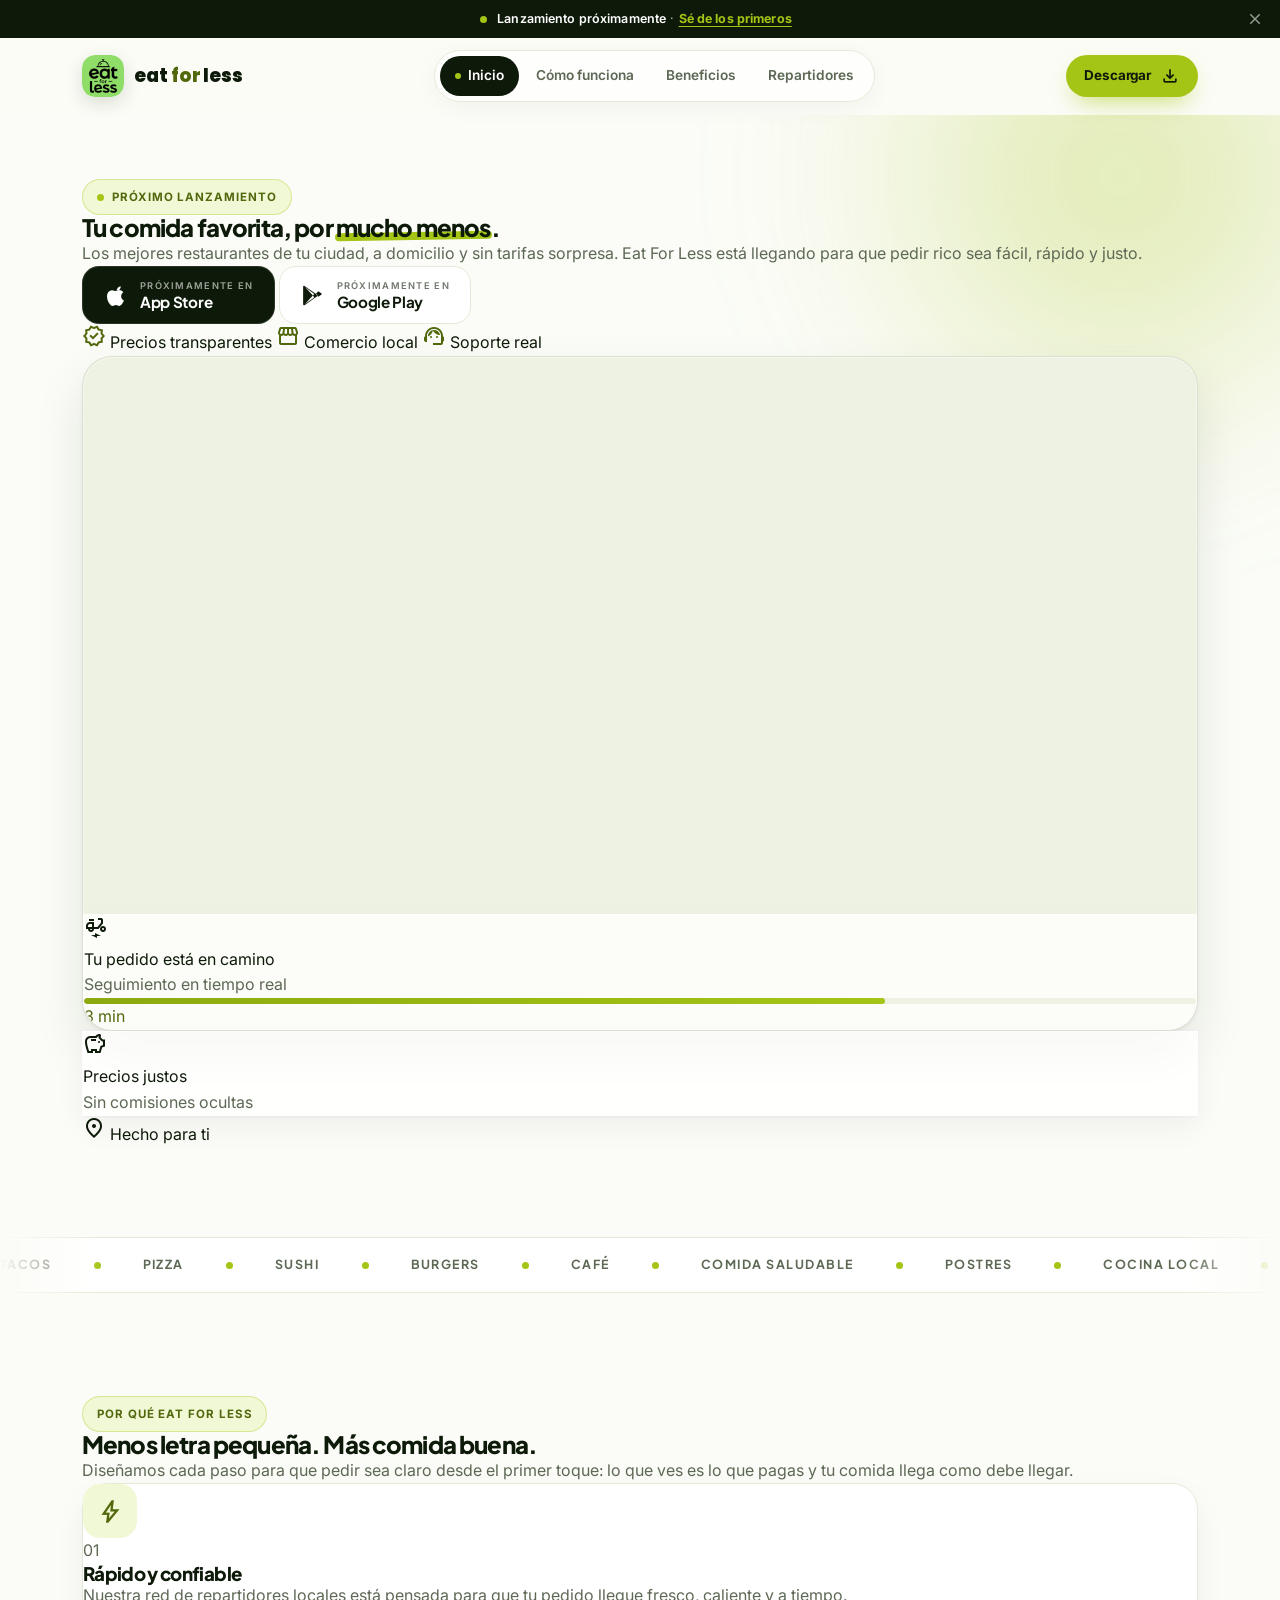
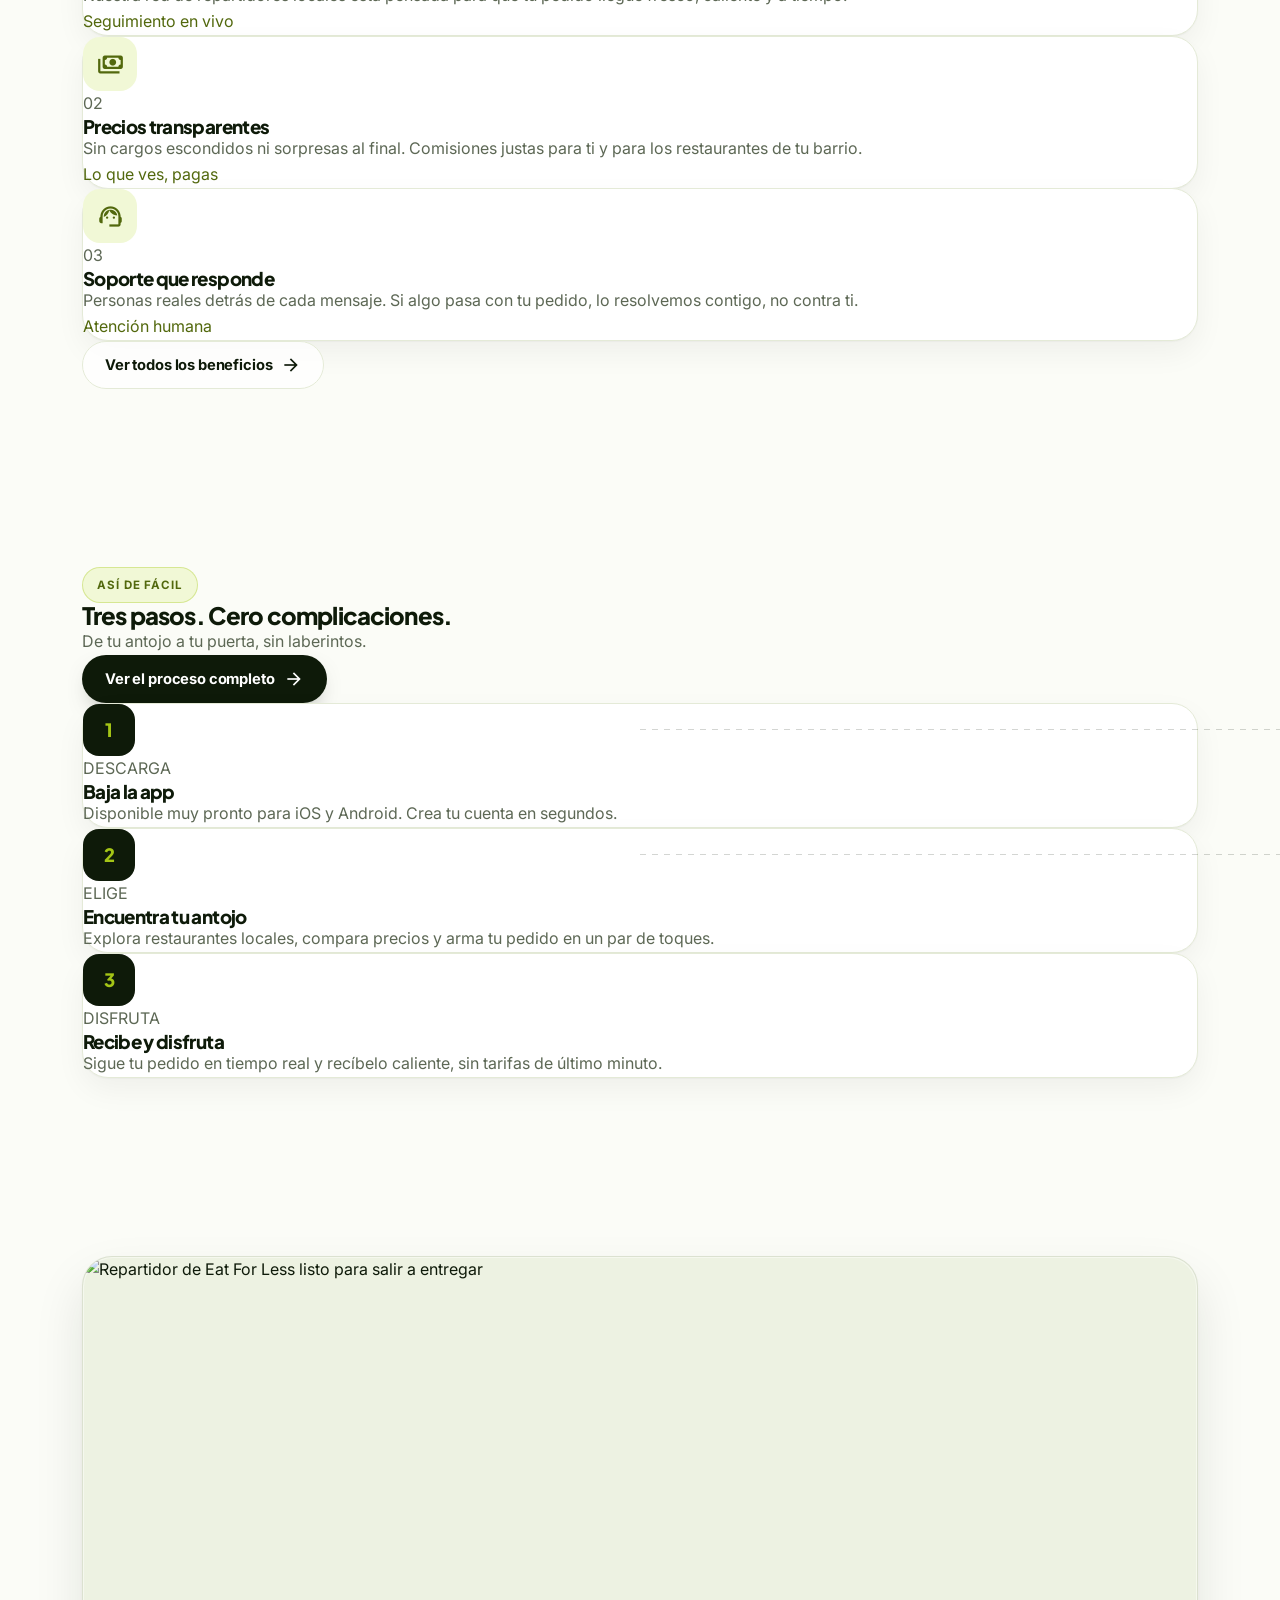
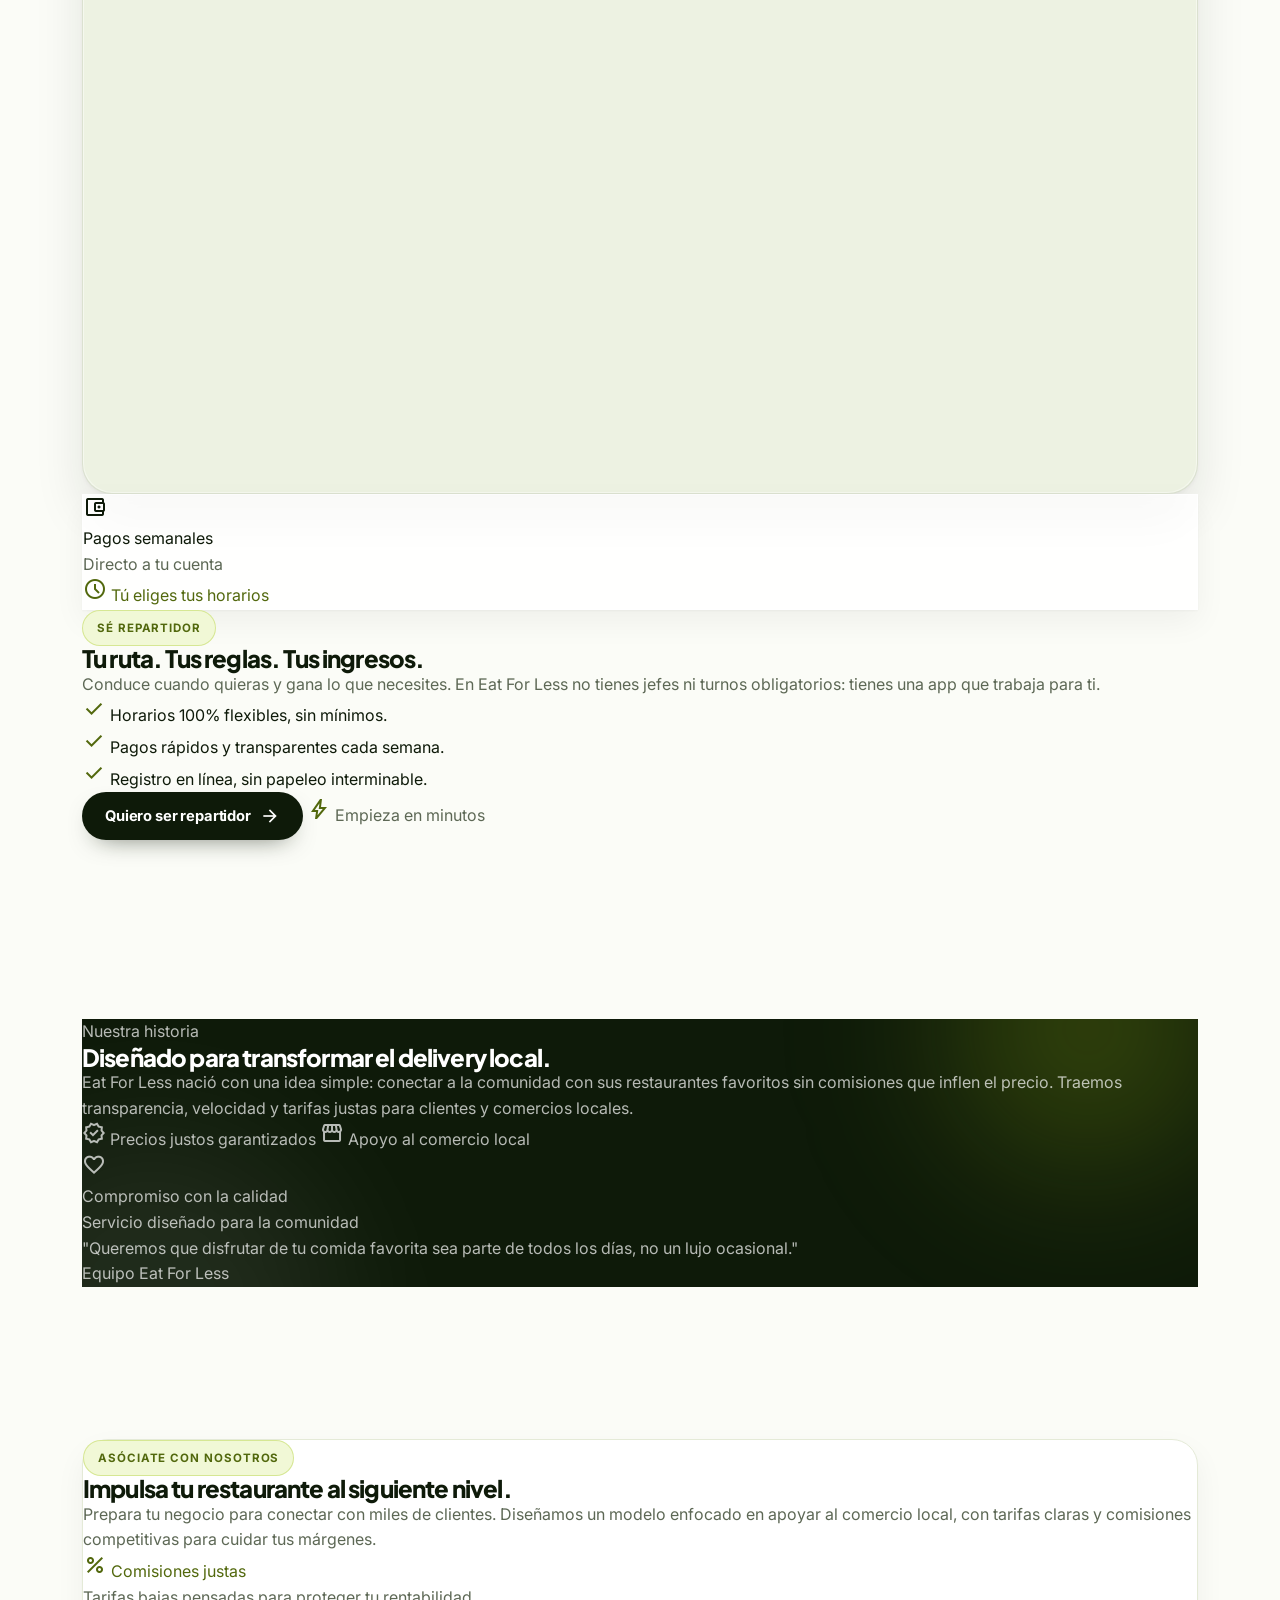
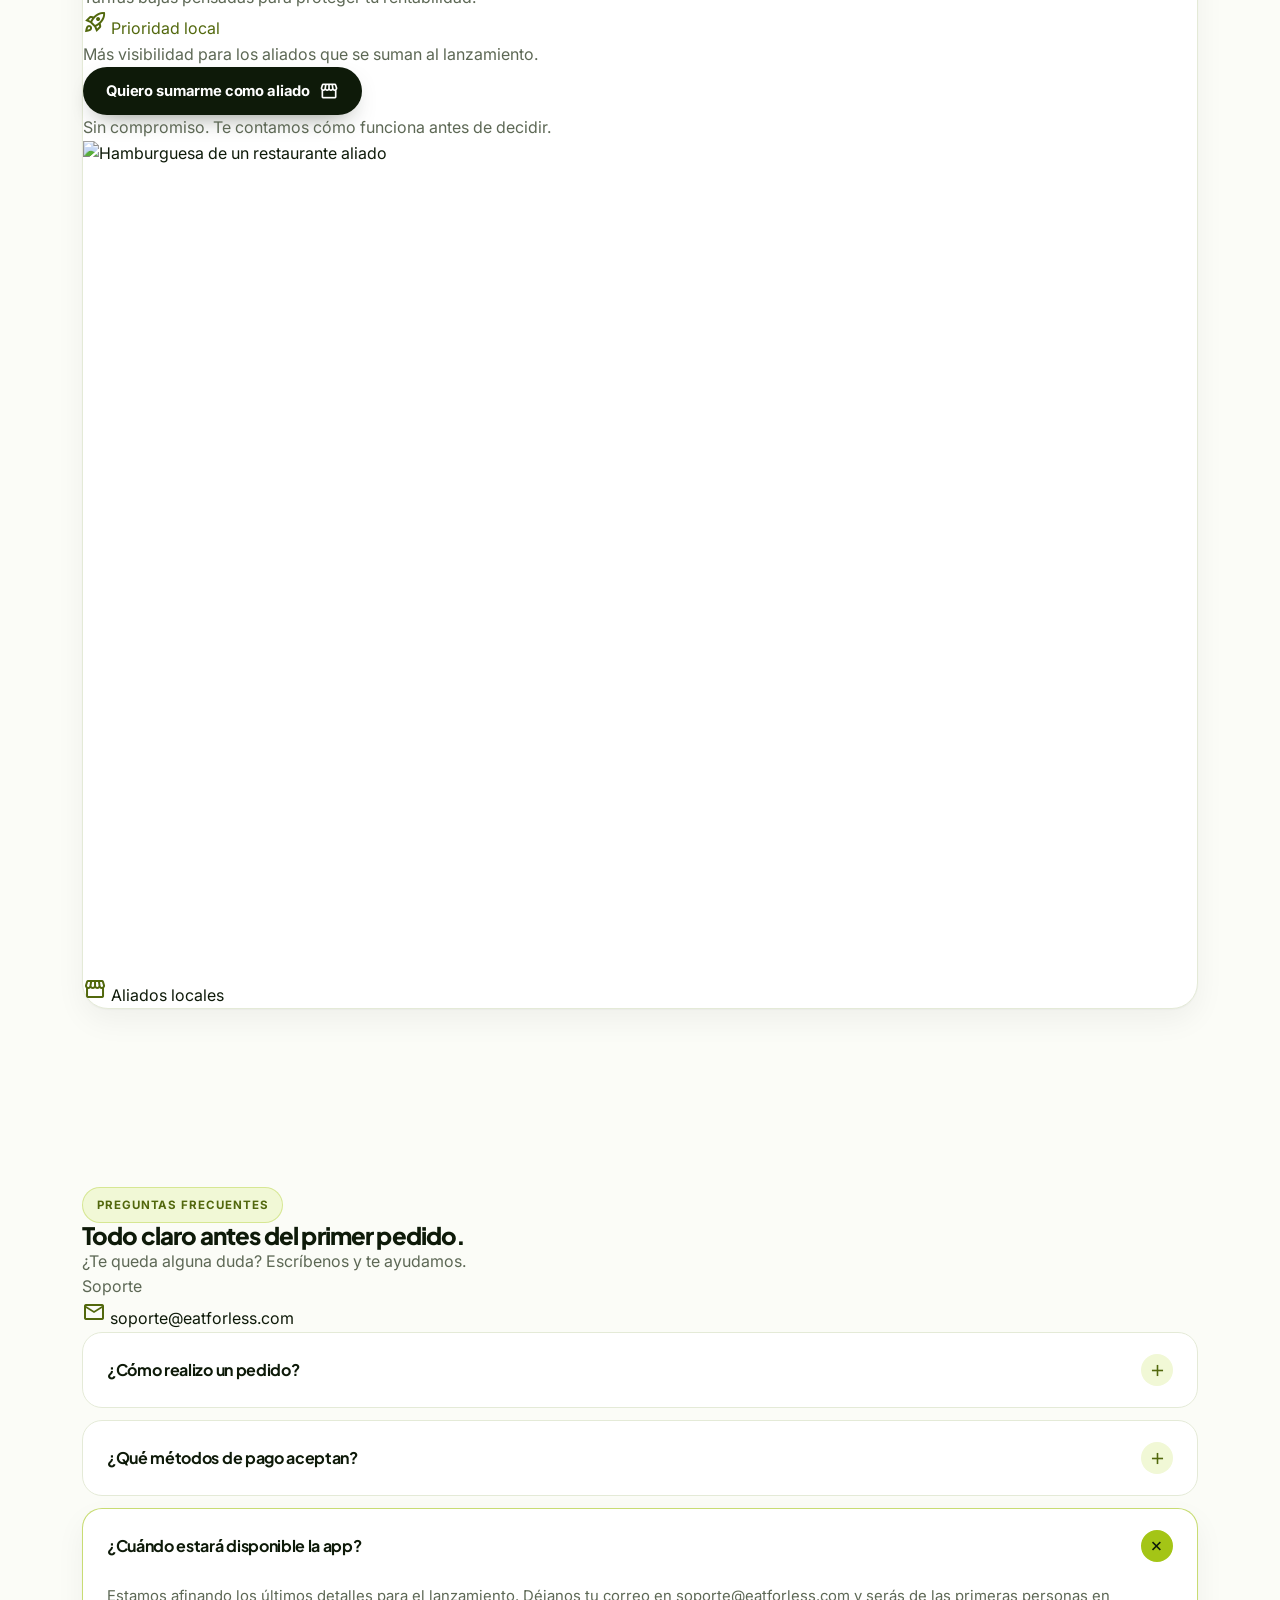
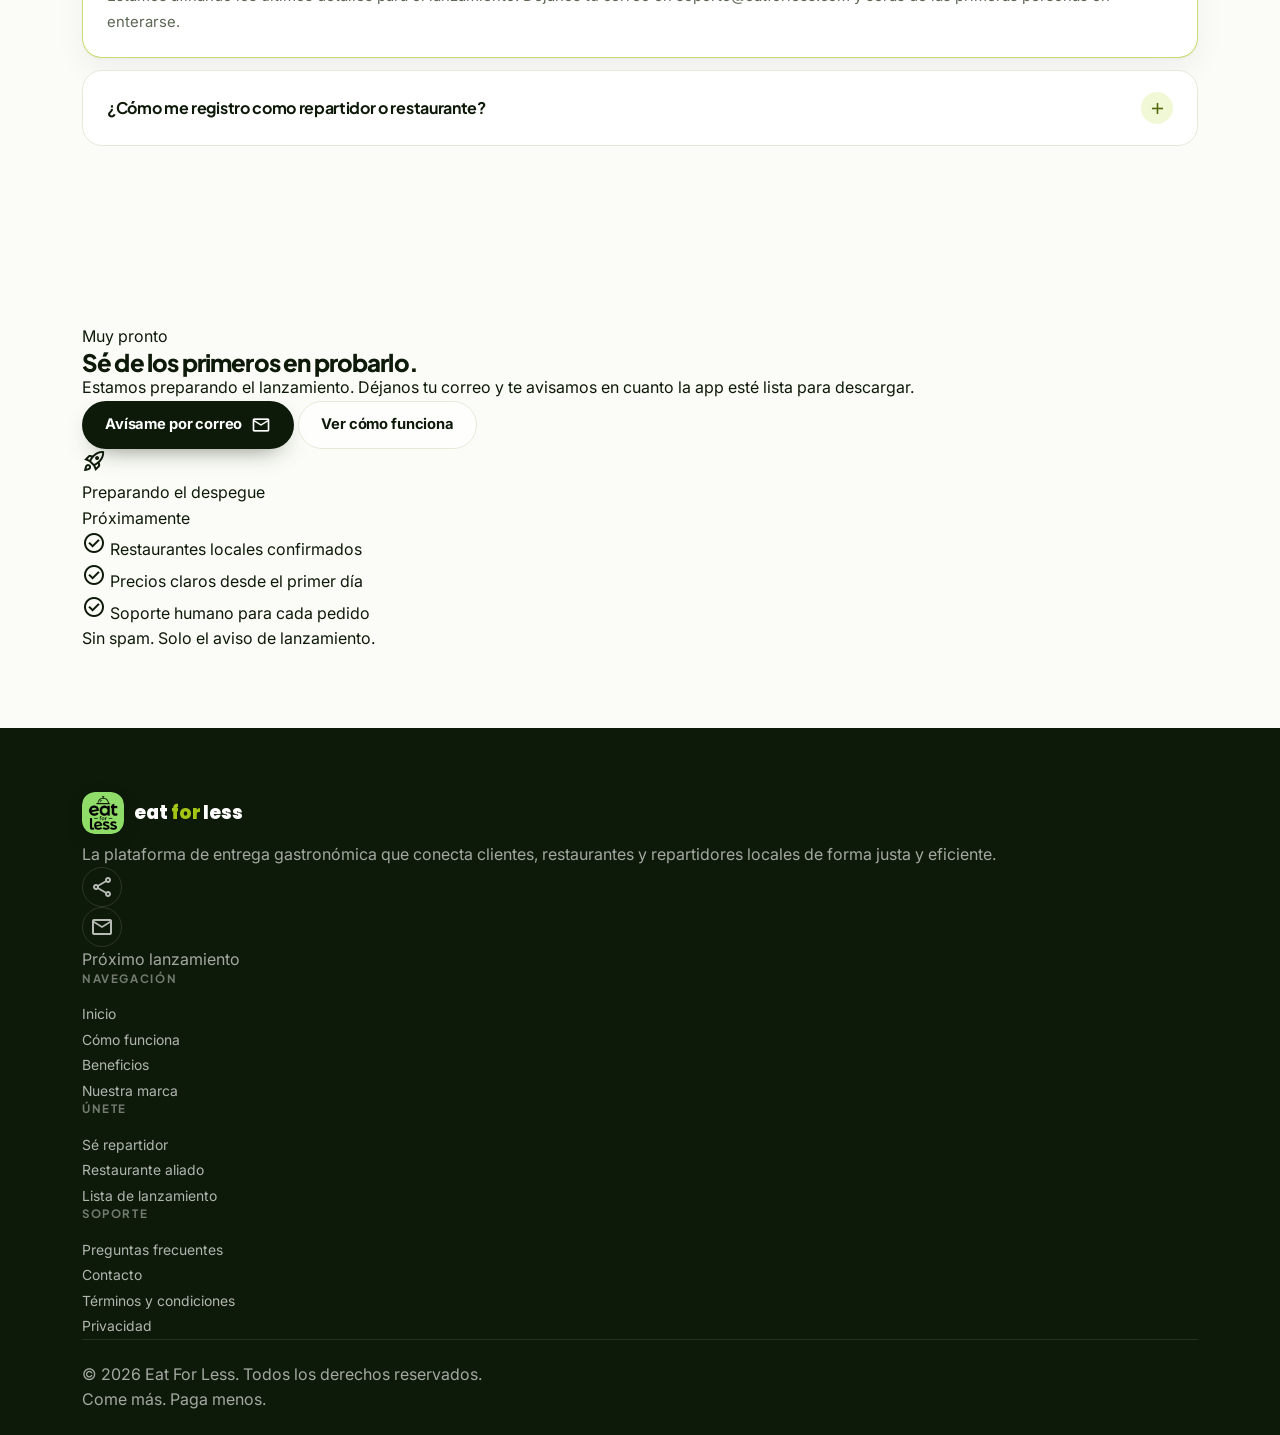
==== commit a5e80045: "Update Open Graph meta tags and improve button layout for better social sharing and user experience" ====
--- a/index.html
+++ b/index.html
@@ -9,8 +9,11 @@
   <meta property="og:title" content="Eat For Less | Tu comida favorita, por menos">
   <meta property="og:description" content="Comida local, precios transparentes y entregas rápidas. Muy pronto.">
   <meta property="og:type" content="website">
-  <meta property="og:image" content="https://images.unsplash.com/photo-1504674900247-0877df9cc836?q=80&w=1200&auto=format&fit=crop">
-  <link rel="icon" type="image/png" href="assets/favicon.png">
+  <meta property="og:image" content="https://eat-for-less.vercel.app/assets/logo.jpg">
+  <meta property="og:image:width" content="512">
+  <meta property="og:image:height" content="512">
+  <meta property="og:image:alt" content="Logo de Eat For Less">
+  <meta name="twitter:card" content="summary">  <link rel="icon" type="image/png" href="assets/favicon.png">
 
   <script src="https://cdn.tailwindcss.com?plugins=forms,container-queries"></script>
   <script src="assets/theme.js"></script>
@@ -516,7 +519,7 @@
         <div class="reveal">
           <span class="launch-pill">Preguntas frecuentes</span>
           <h2 class="mt-5 text-[clamp(2rem,4vw,3rem)]">Todo claro antes del primer pedido.</h2>
-          <p class="mt-4 text-muted text-[0.95rem] leading-relaxed">¿Te queda alguna duda? Escríbenos y te responde una persona real.</p>
+          <p class="mt-4 text-muted text-[0.95rem] leading-relaxed">¿Te queda alguna duda? Escríbenos y te ayudamos.</p>
 
           <div class="mt-7 rounded-2xl border border-line bg-surface p-5">
             <p class="text-[0.72rem] font-bold uppercase tracking-[0.14em] text-muted">Soporte</p>
@@ -716,3 +719,4 @@
 
 
 
+
